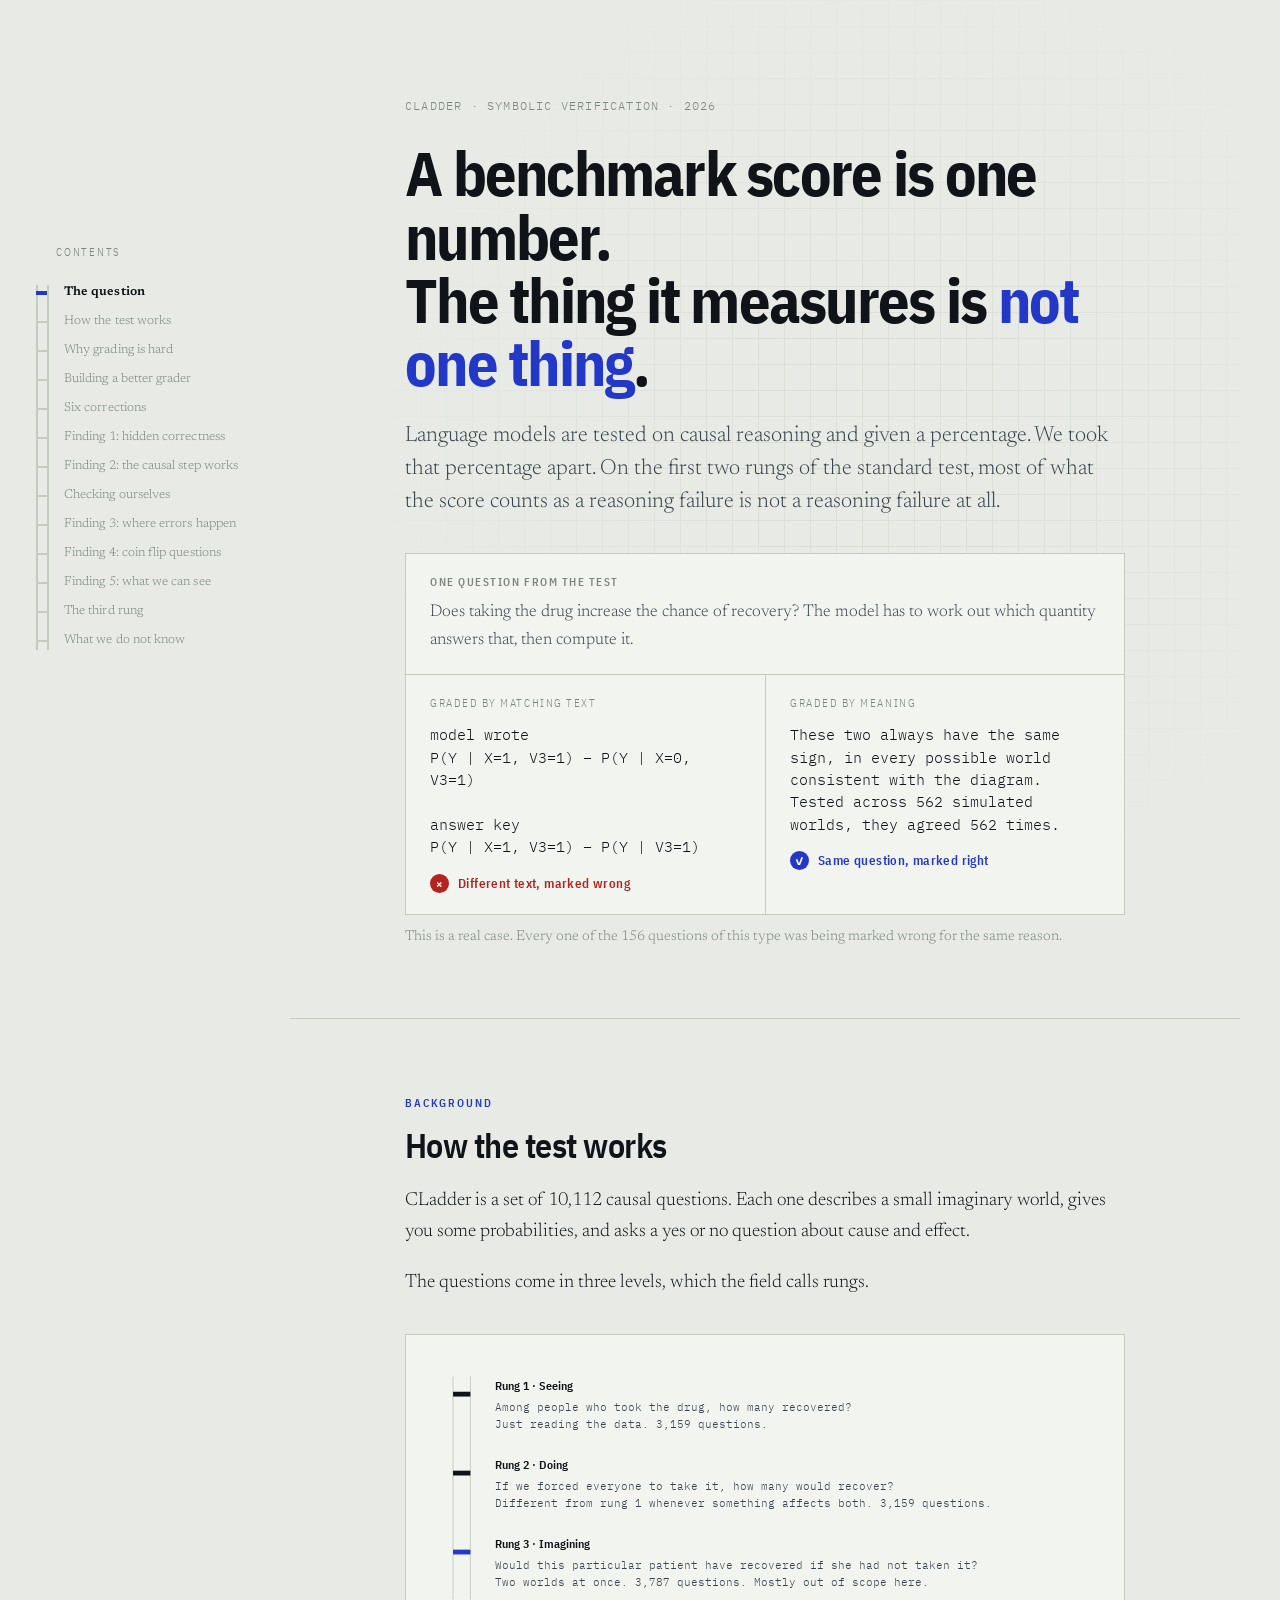
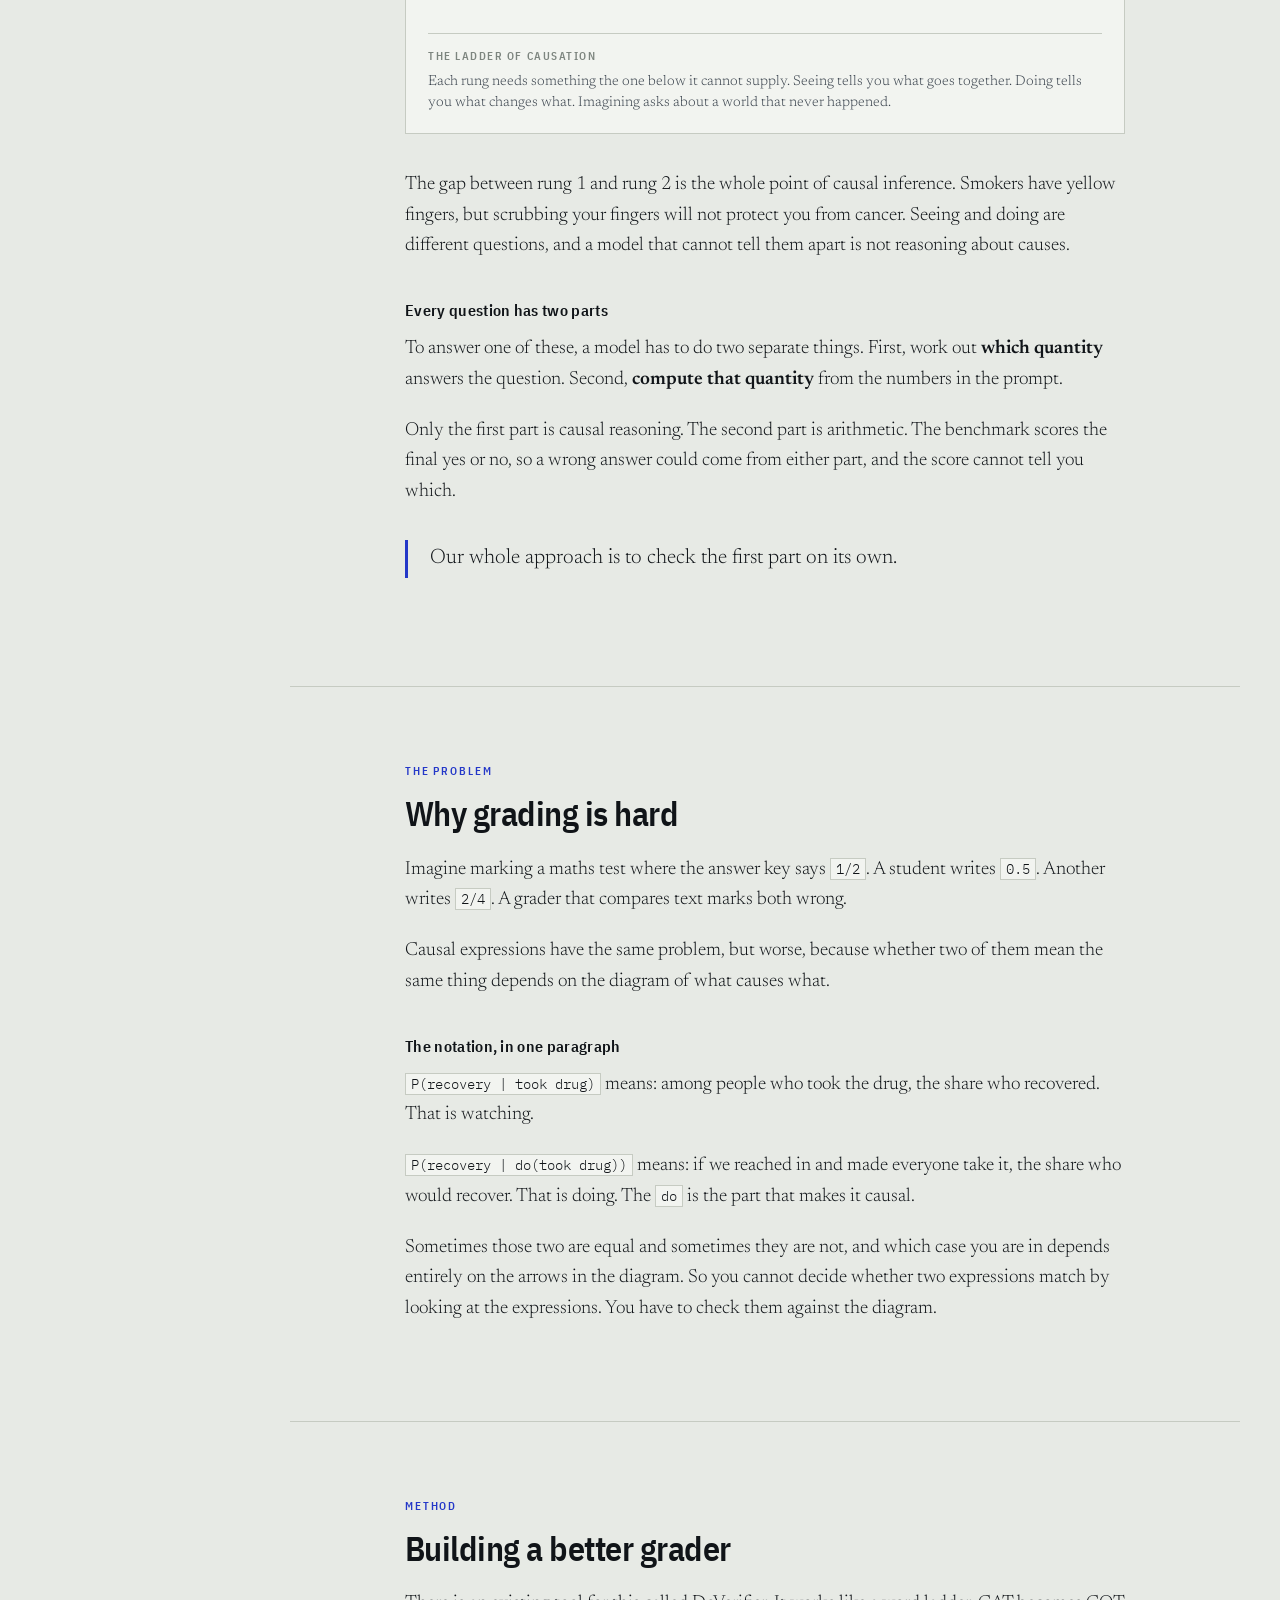
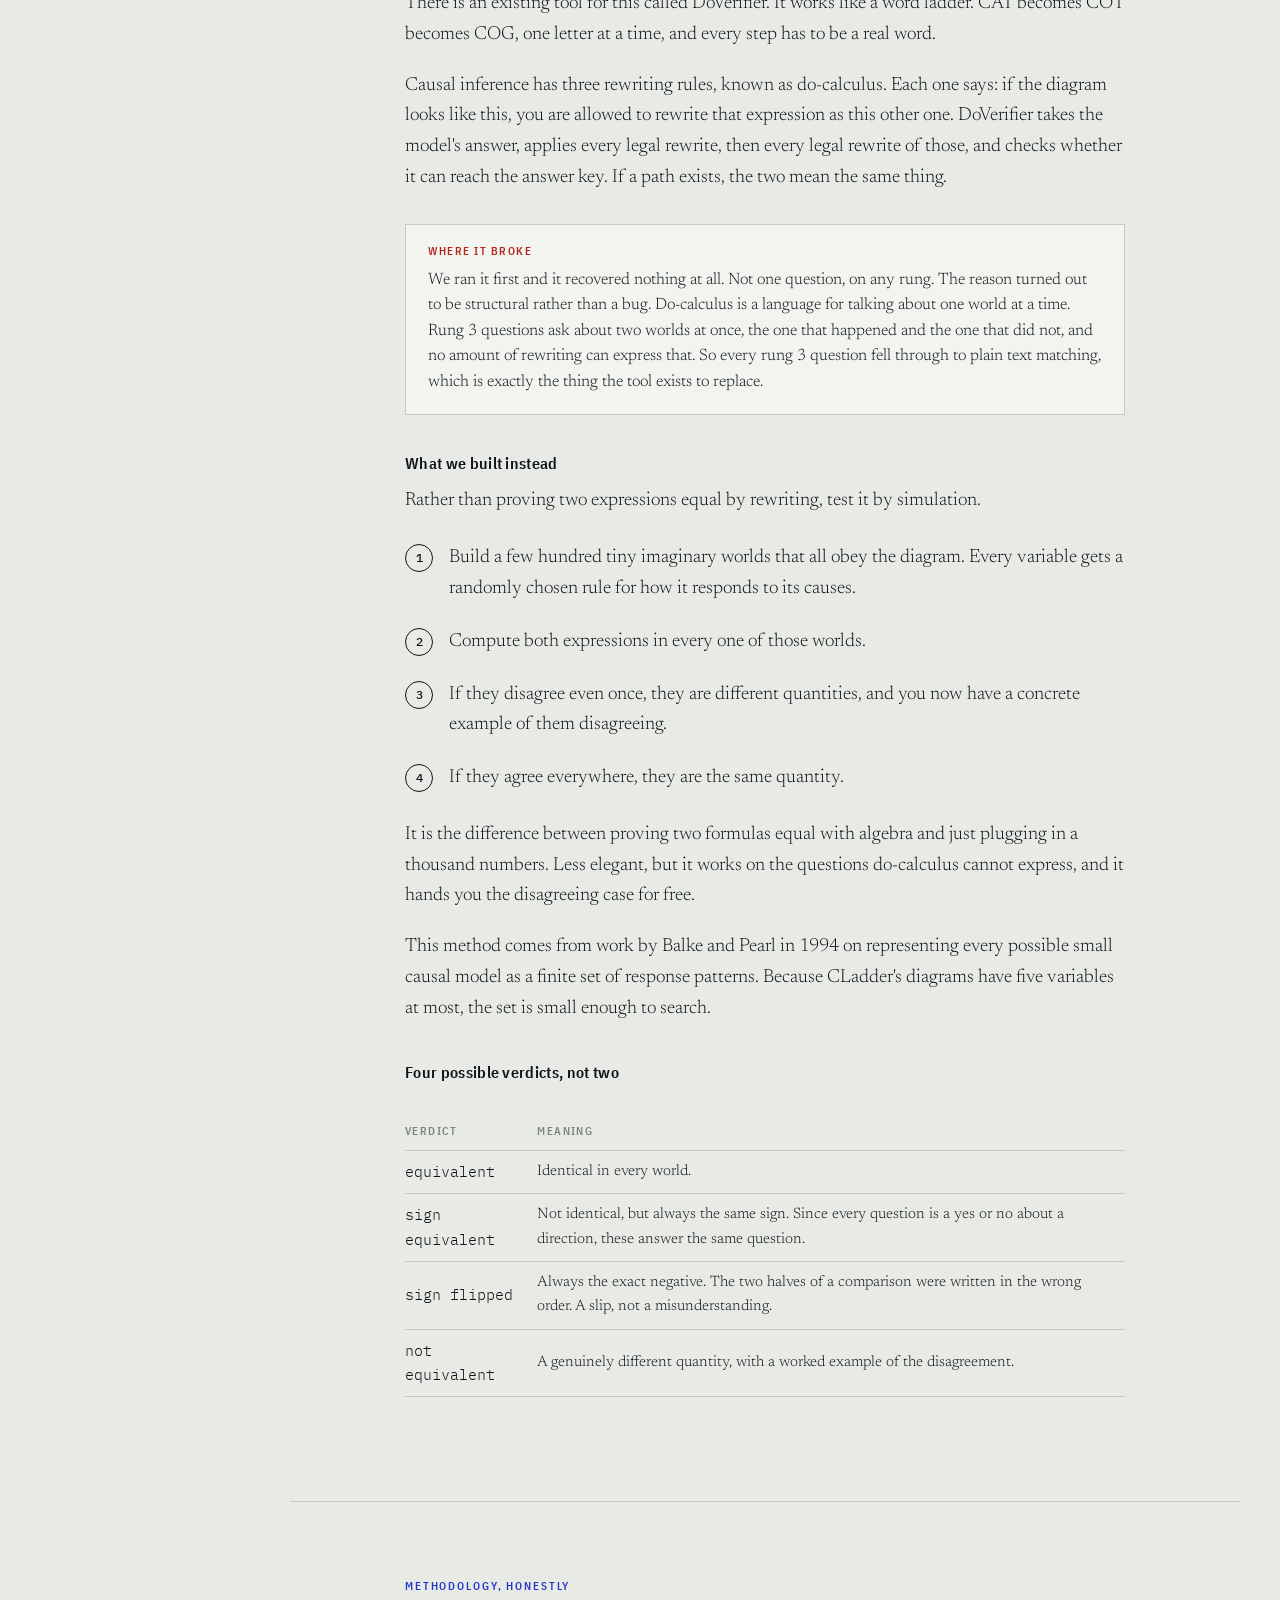
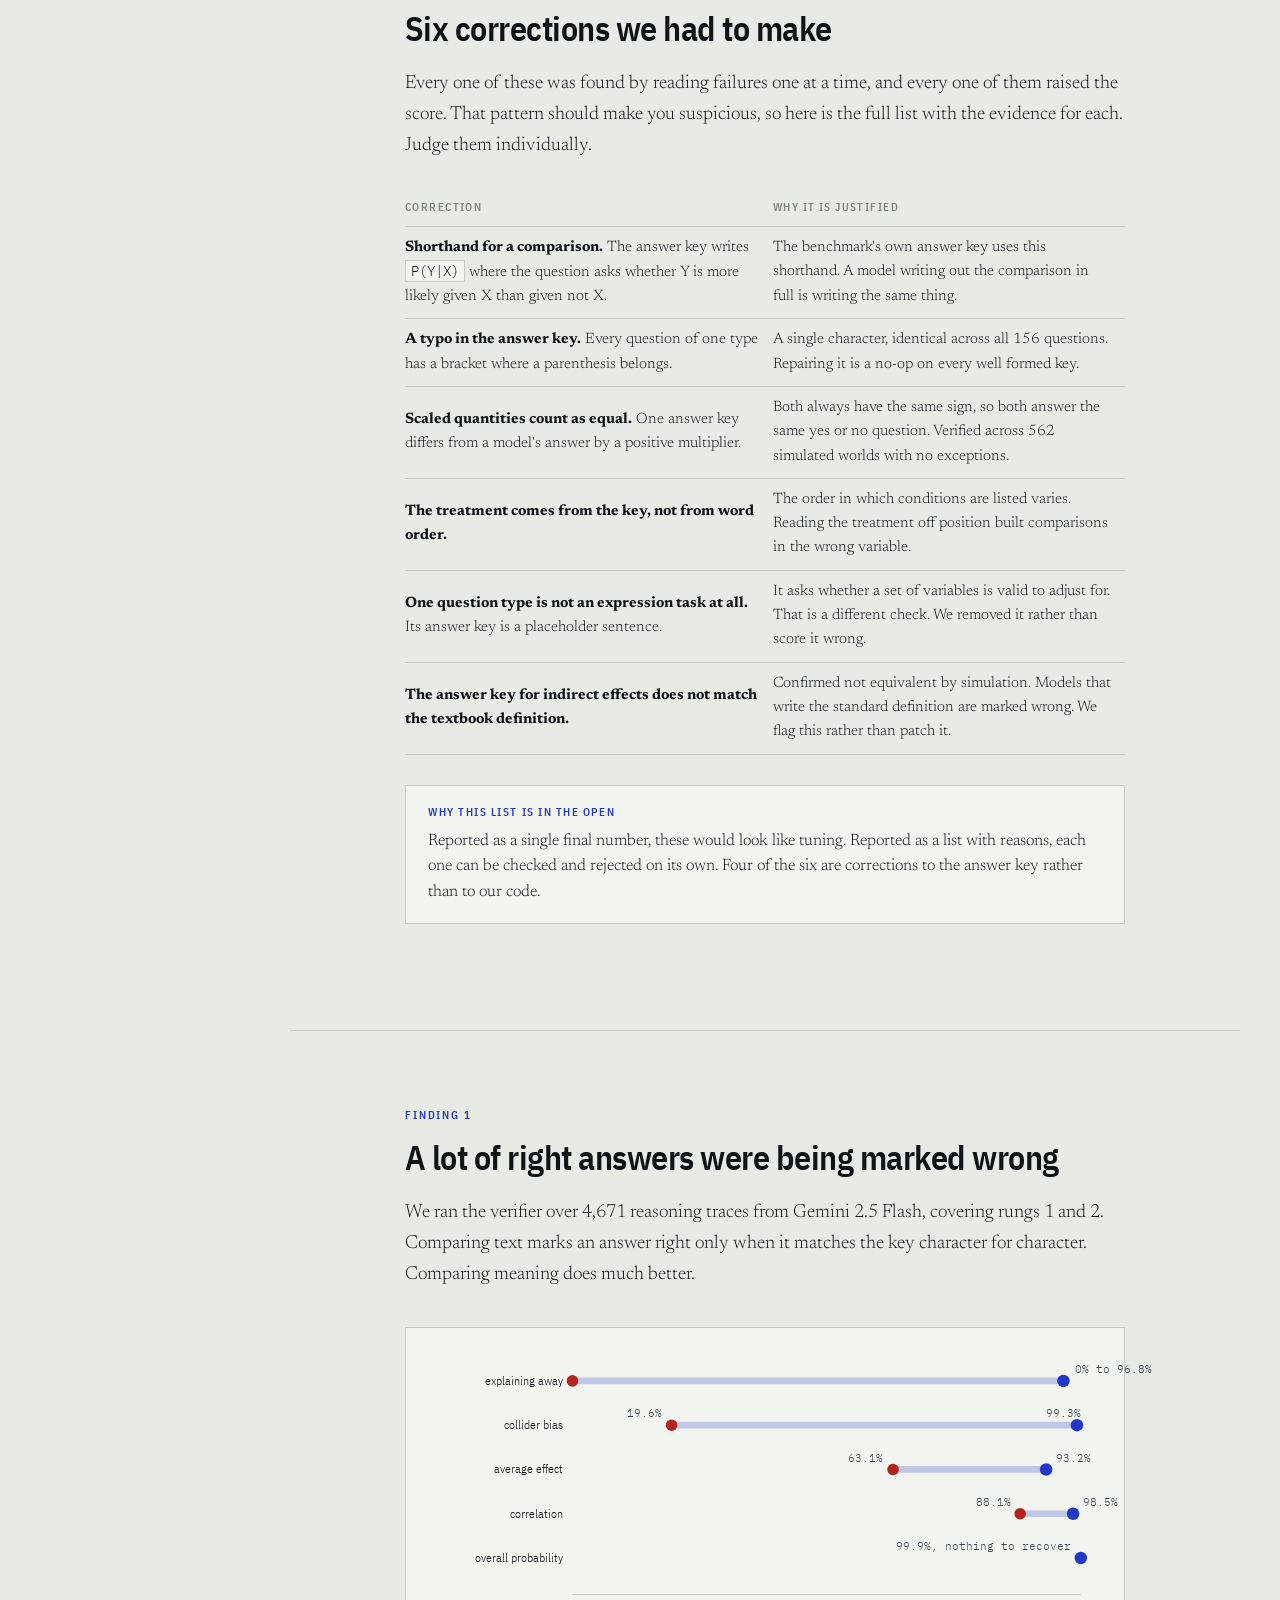
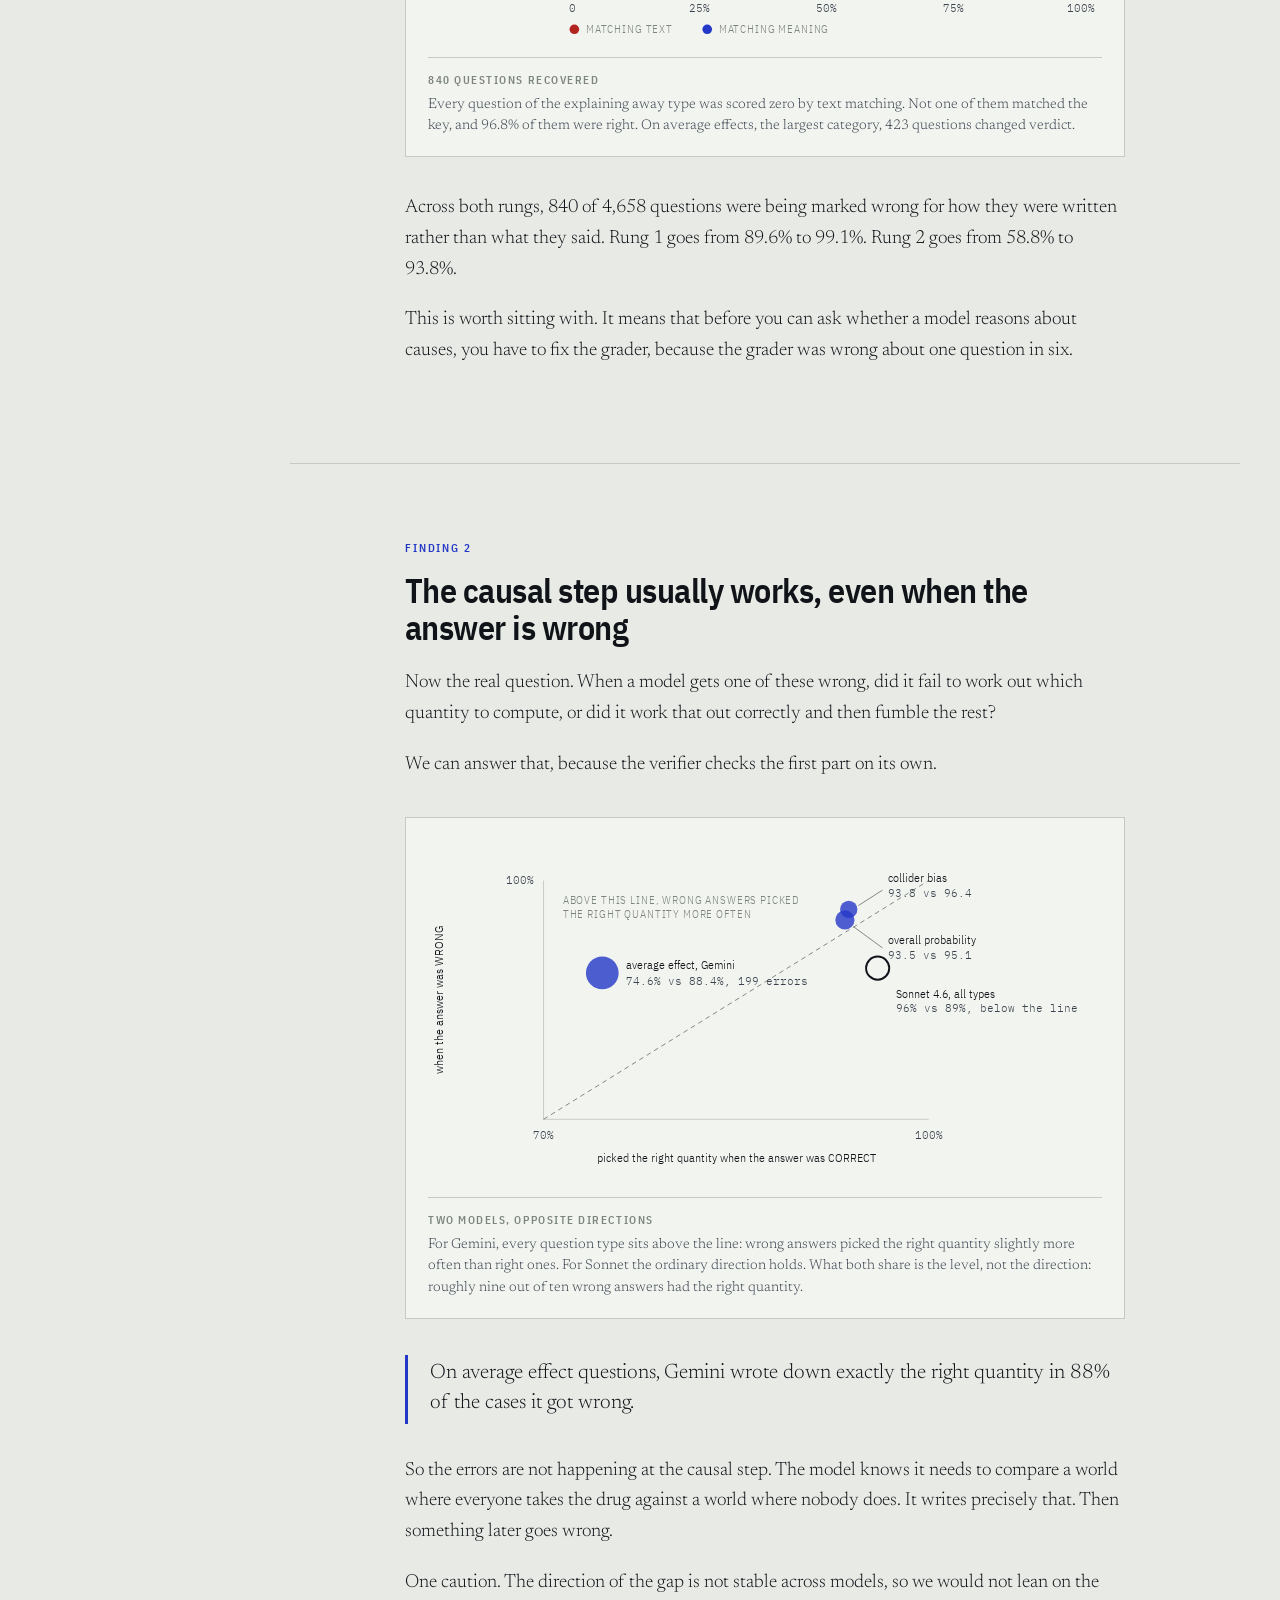
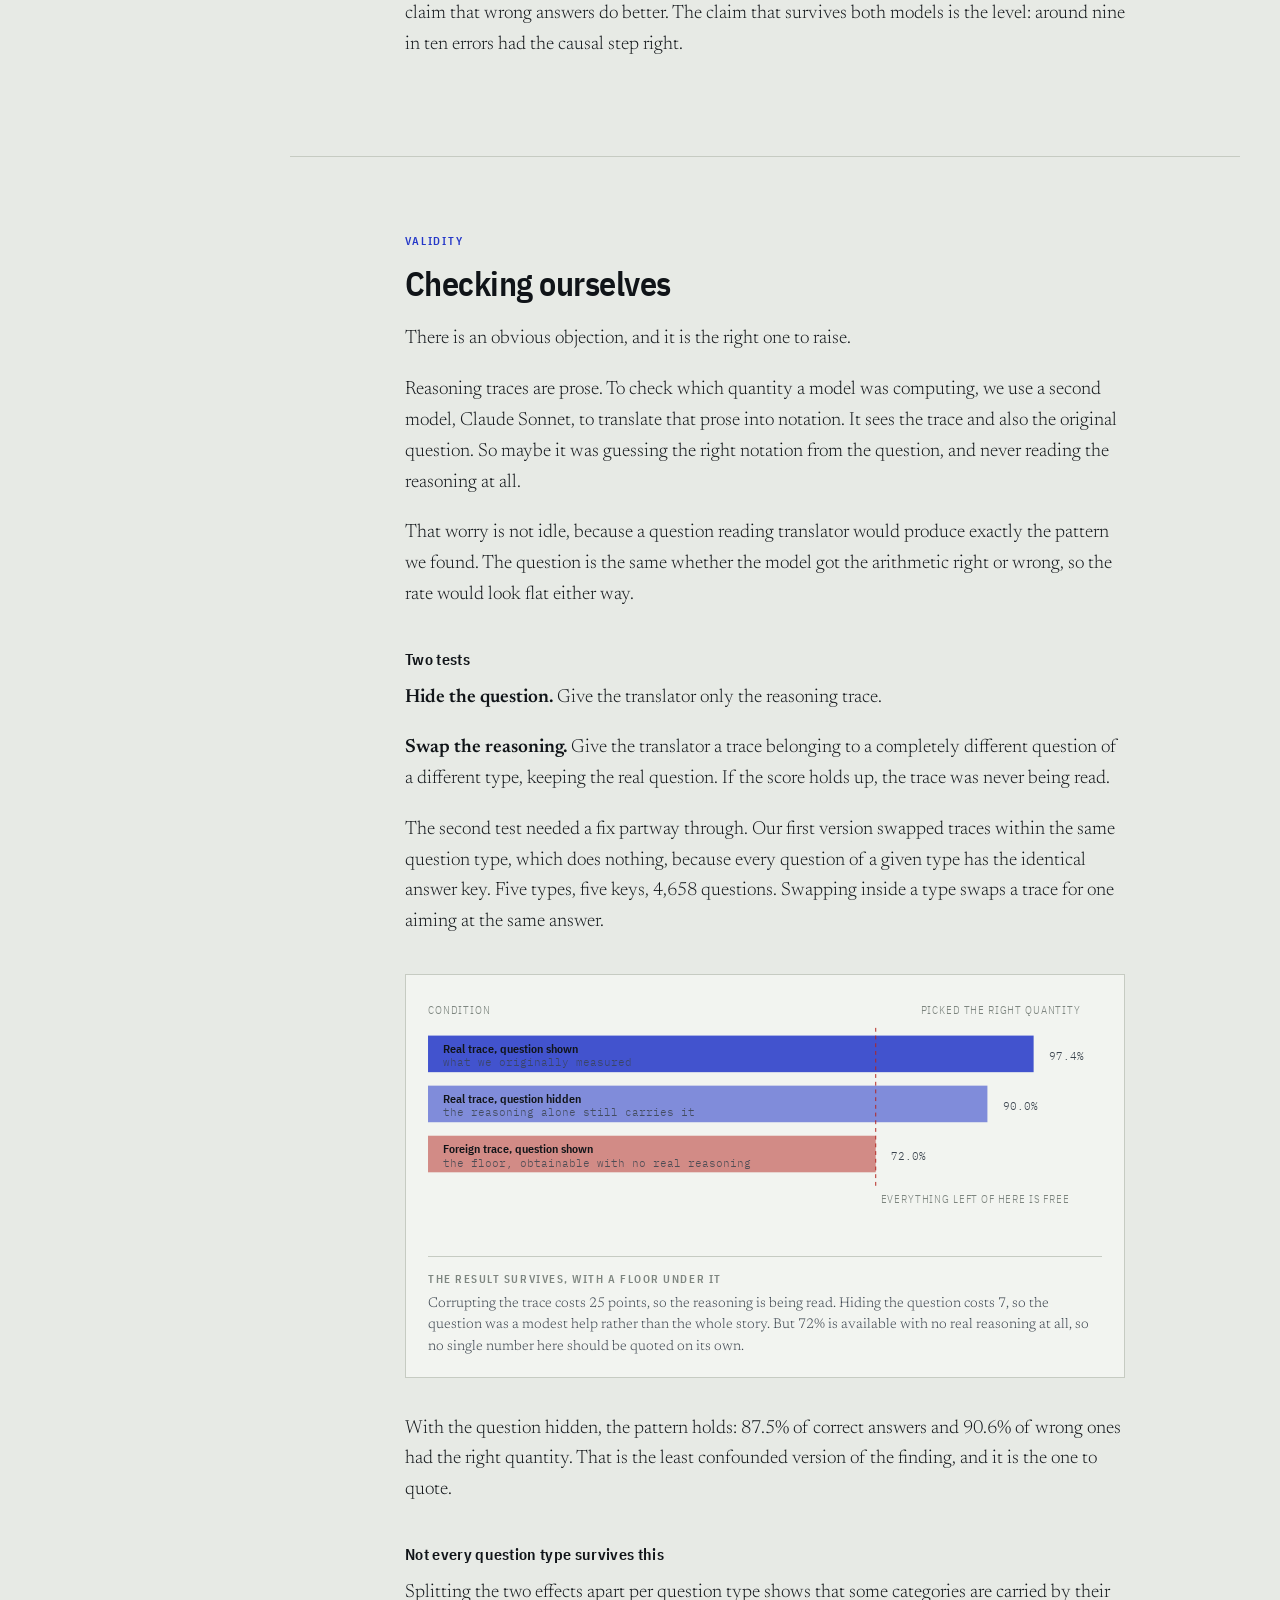
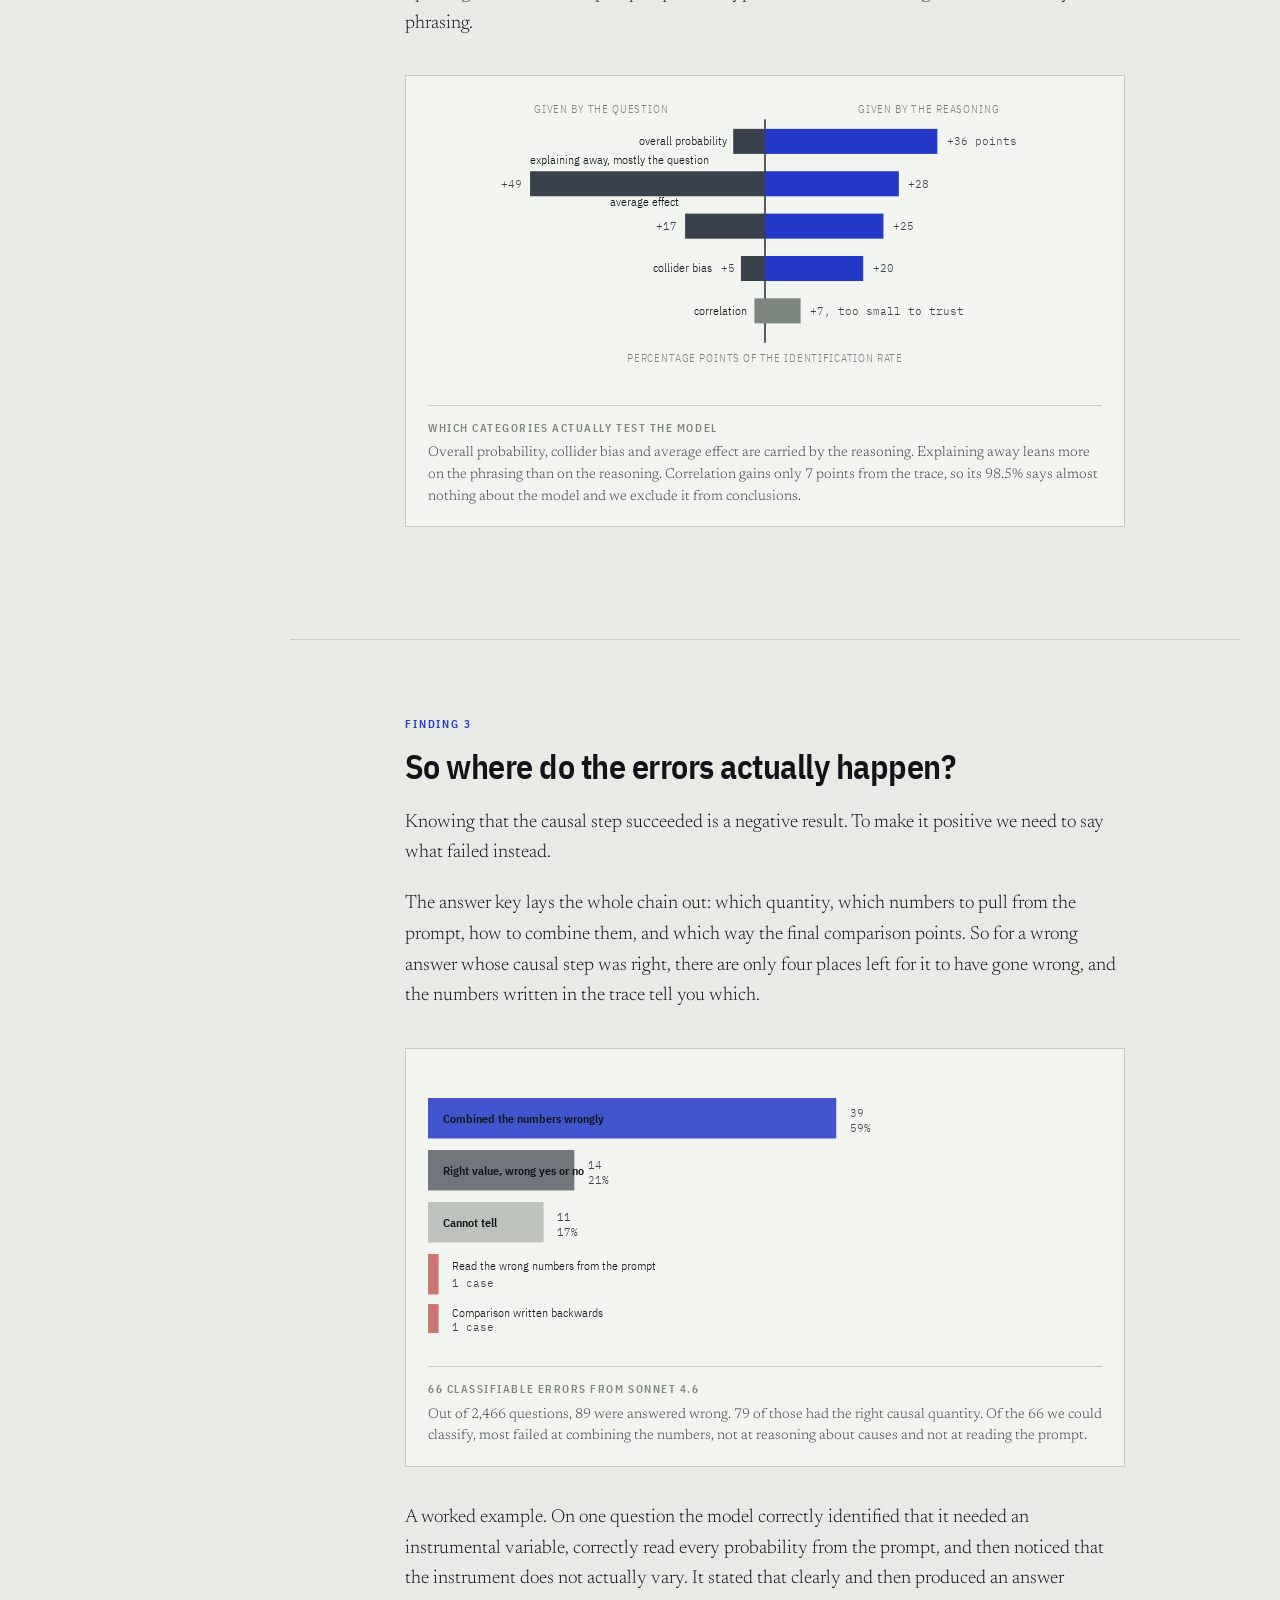
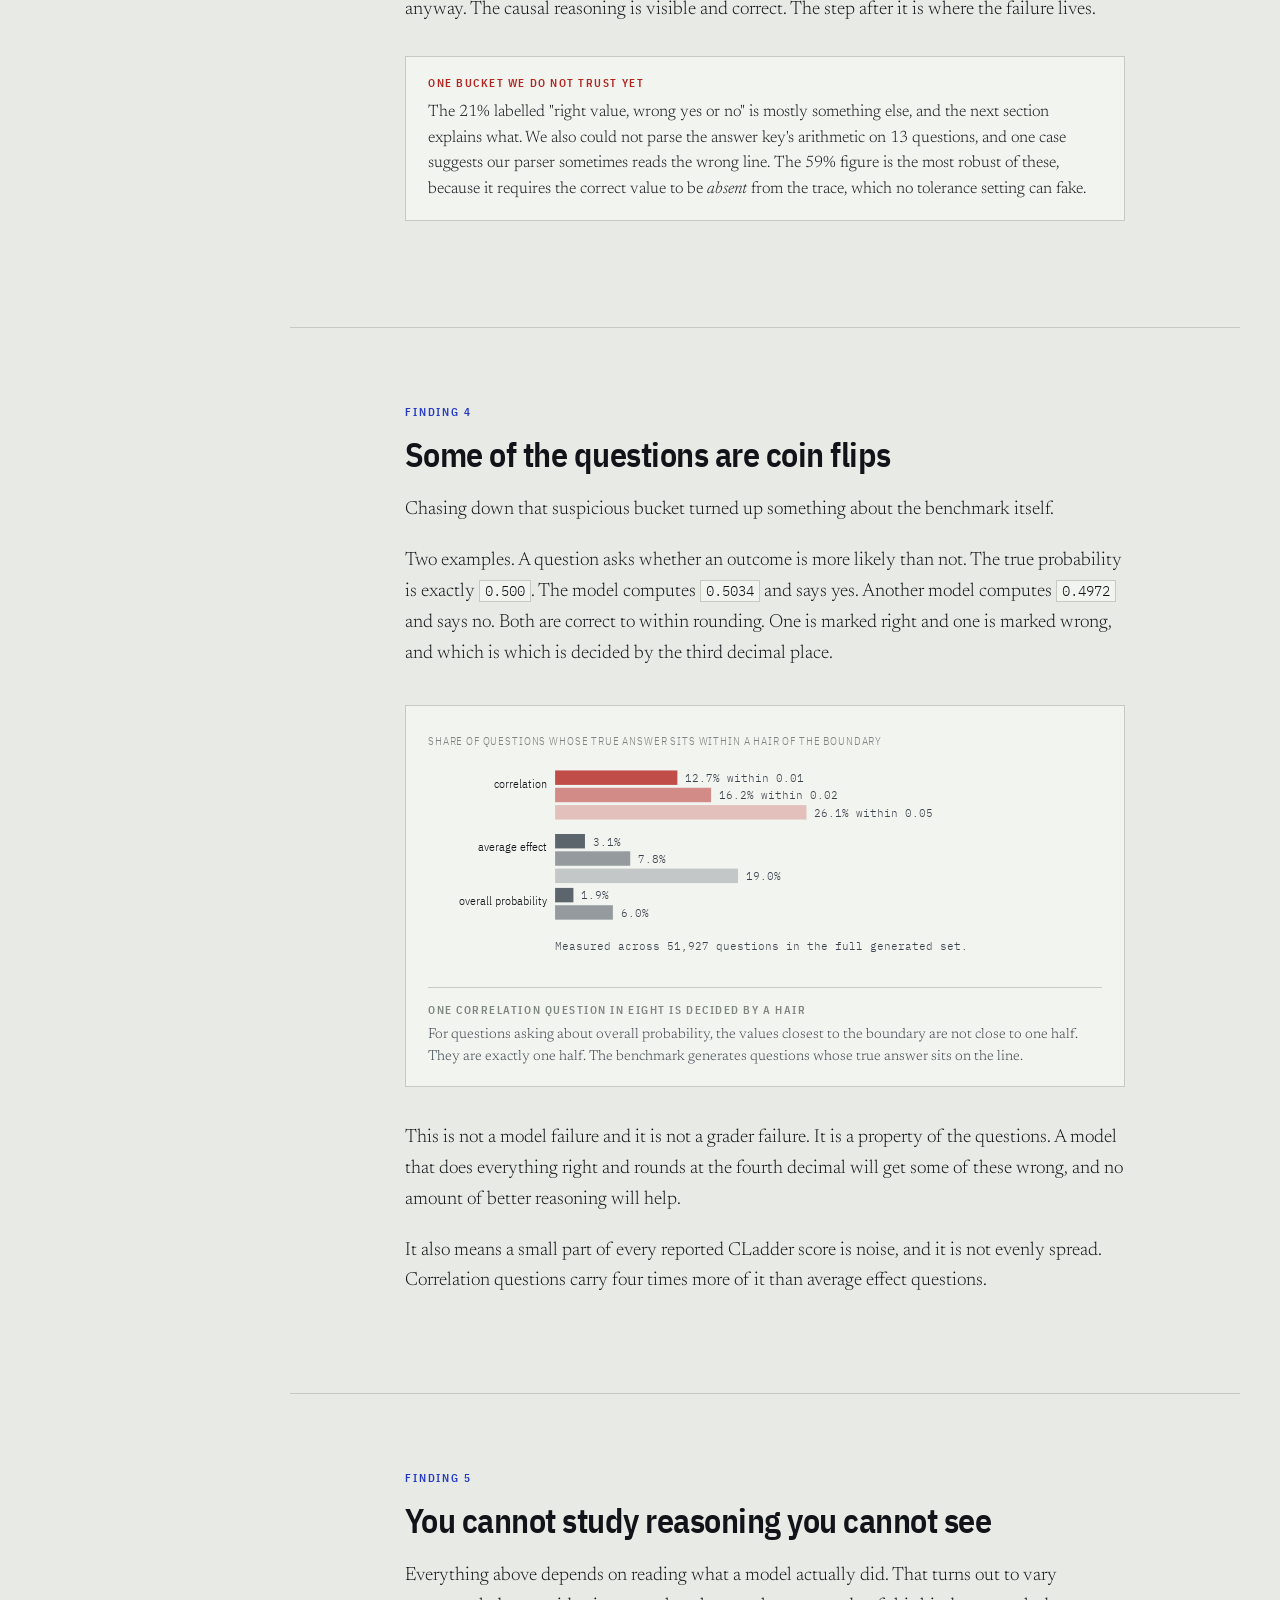
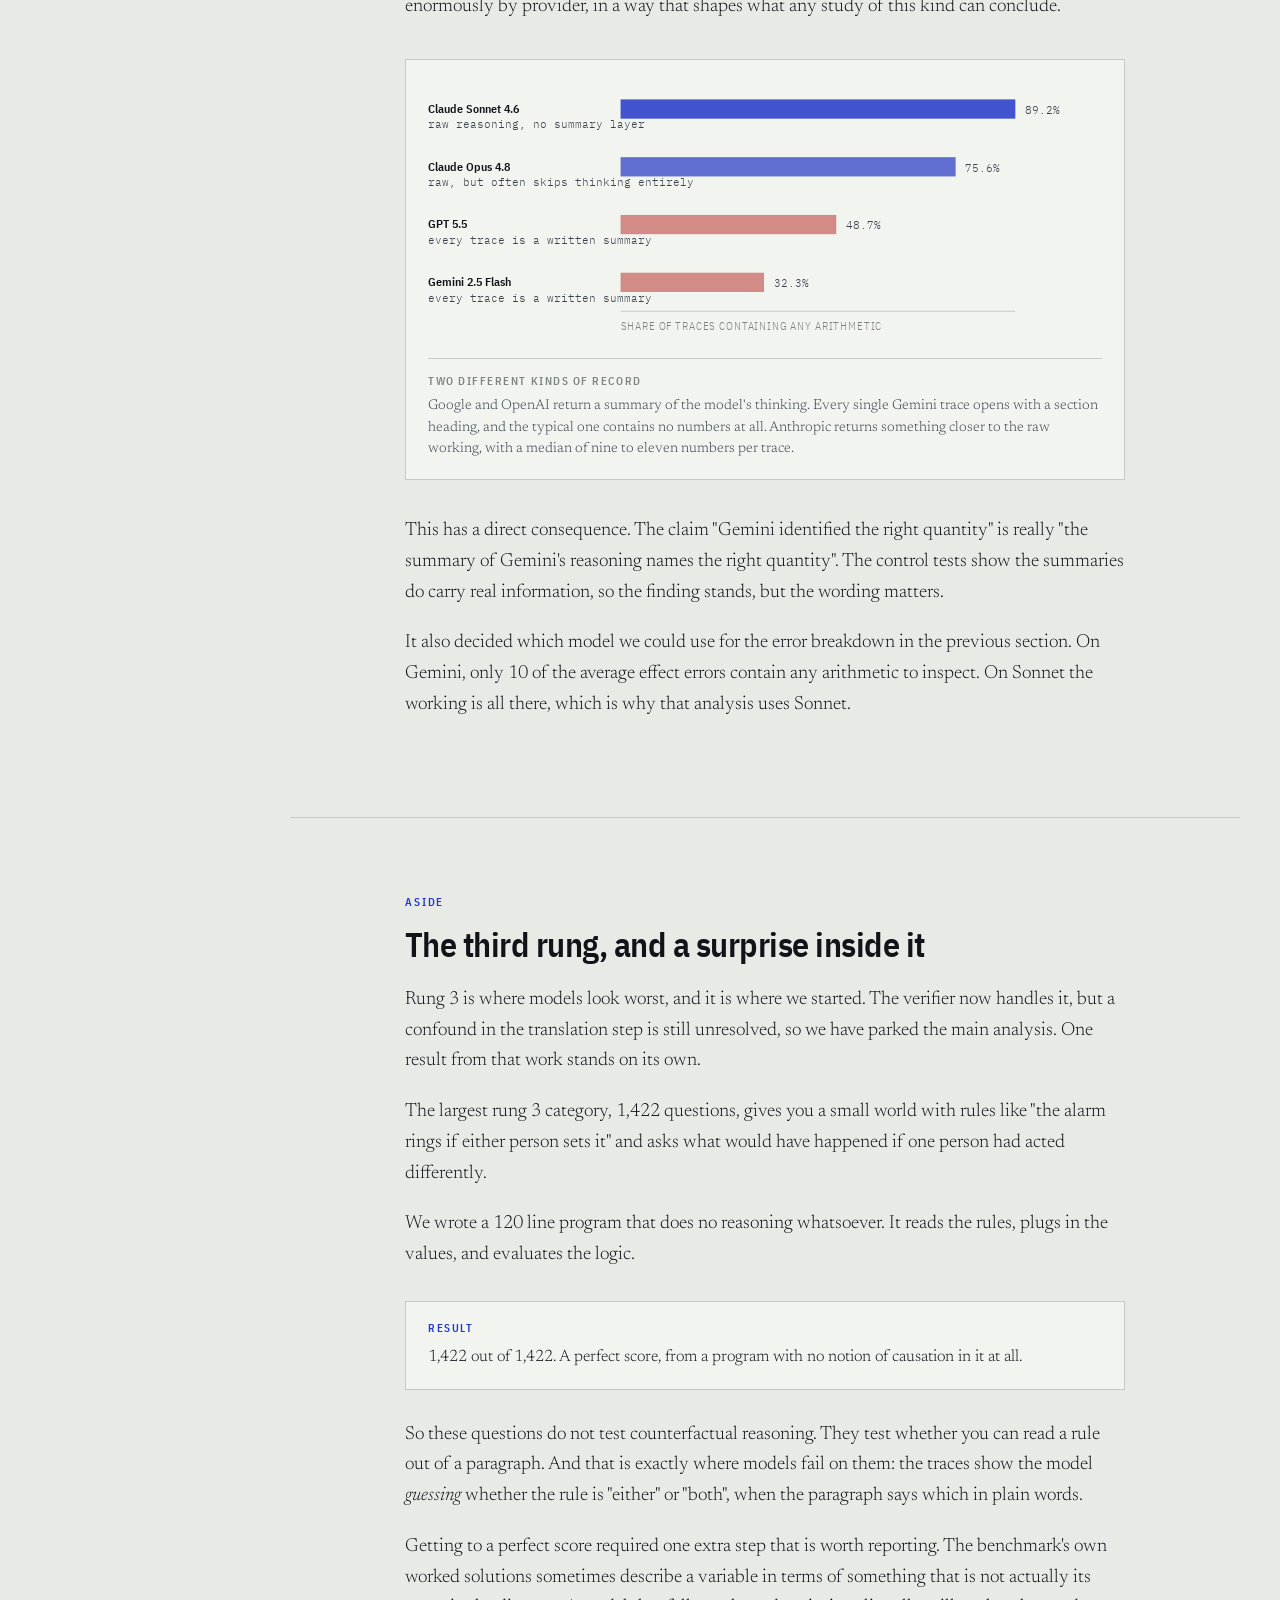
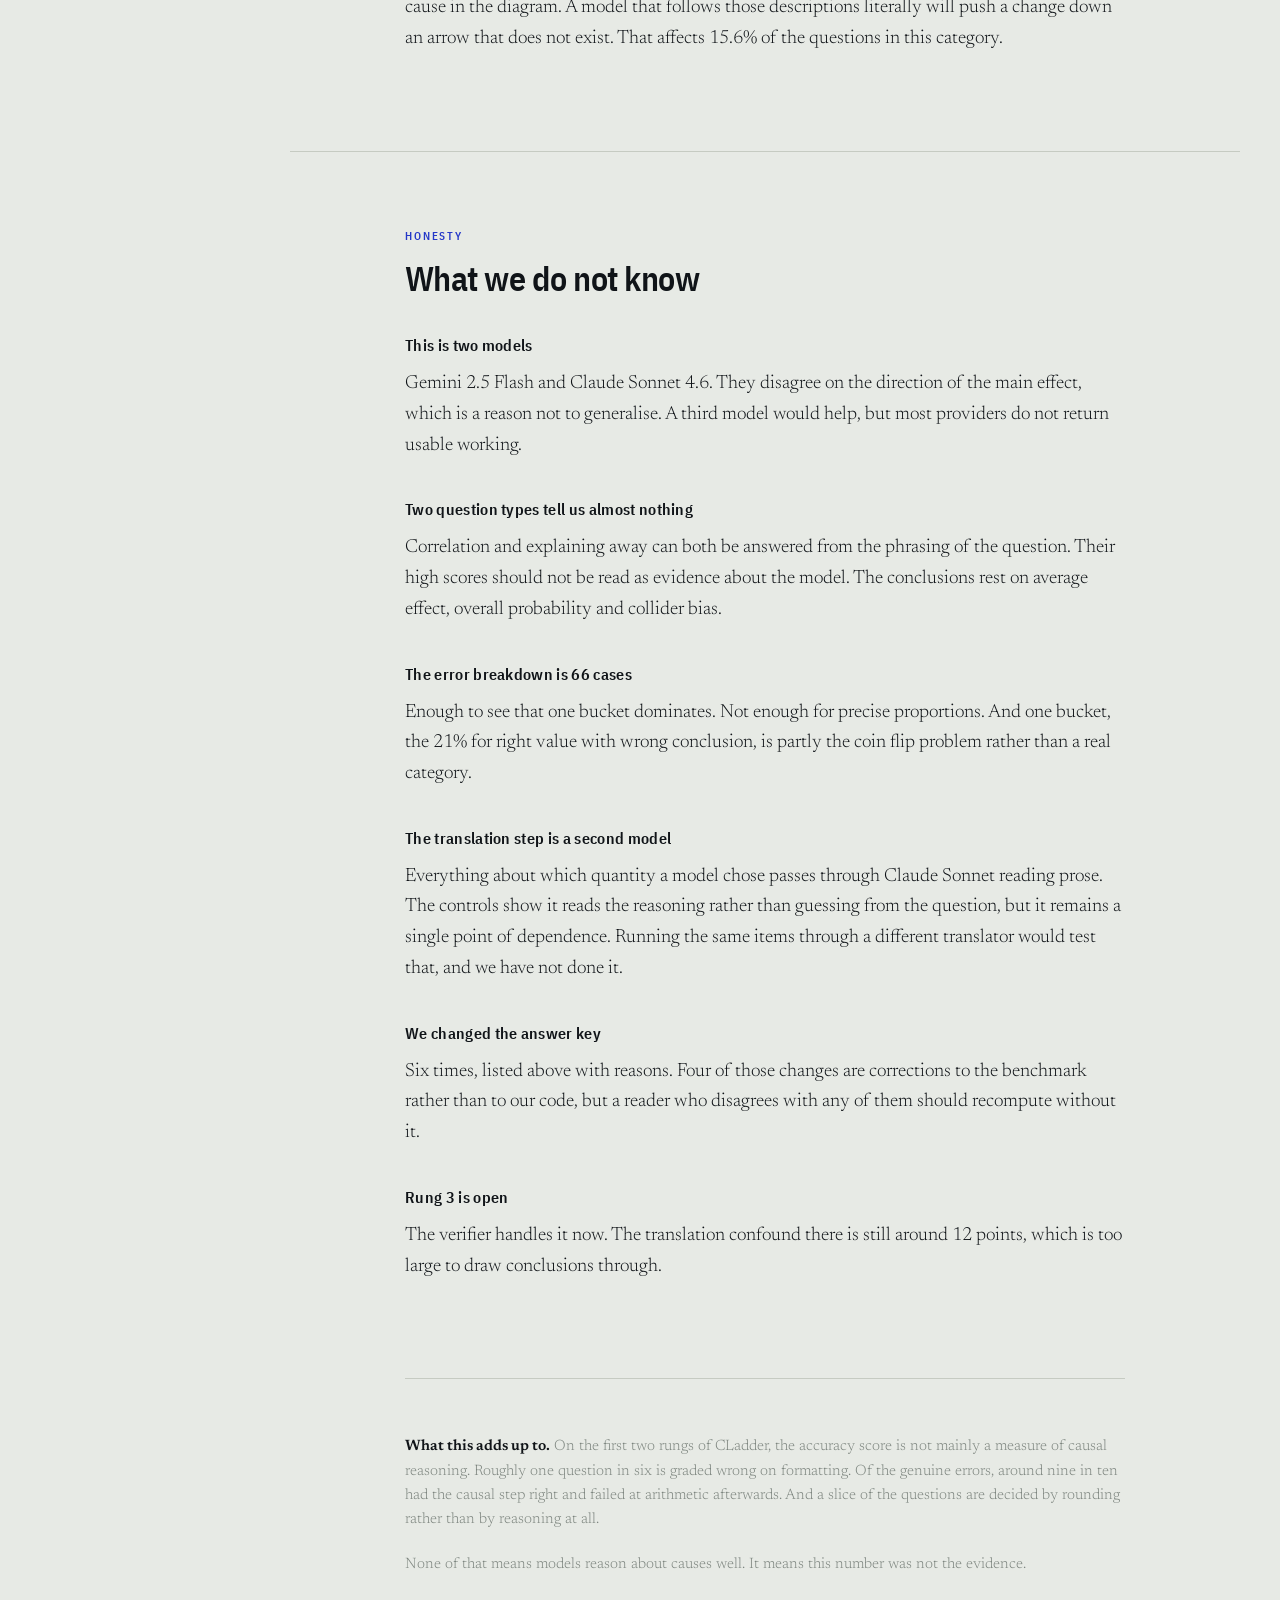
==== index.html @ a67b689a "Add files via upload" ====
<!DOCTYPE html>
<html lang="en">
<head>
<meta charset="utf-8">
<meta name="viewport" content="width=device-width, initial-scale=1">
<title>What a causal reasoning score actually measures</title>
<meta name="description" content="Checking whether language models pick the right causal quantity, separately from whether they get the right answer.">
<link rel="preconnect" href="https://fonts.googleapis.com">
<link rel="preconnect" href="https://fonts.gstatic.com" crossorigin>
<link href="https://fonts.googleapis.com/css2?family=IBM+Plex+Mono:wght@400;500;600&family=IBM+Plex+Sans+Condensed:wght@500;600;700&family=Newsreader:opsz,wght@6..72,300;6..72,400;6..72,500;6..72,600&display=swap" rel="stylesheet">
<style>
:root{
  --ink:#101418; --ink-2:#39424c; --muted:#7d857f;
  --paper:#e7eae5; --panel:#f2f4f0; --rule:#c6cbc2;
  --blue:#2438c8; --blue-soft:#dfe2fa;
  --red:#b4241e; --red-soft:#f6dedd;
  --maxw:720px;
}
*{box-sizing:border-box}
html{scroll-behavior:smooth}
@media (prefers-reduced-motion:reduce){html{scroll-behavior:auto}
  *{animation-duration:.01ms!important;transition-duration:.01ms!important}}
body{
  margin:0; background:var(--paper); color:var(--ink);
  font-family:"Newsreader",Georgia,serif; font-size:19px; line-height:1.62;
  font-weight:300; -webkit-font-smoothing:antialiased;
}
h1,h2,h3,.eyebrow,.lab{font-family:"IBM Plex Sans Condensed",Arial Narrow,sans-serif}
code,.mono,.num{font-family:"IBM Plex Mono",monospace}

/* ---------- ladder rail ---------- */
.rail{position:fixed; left:0; top:0; height:100vh; width:250px; padding:34px 0 34px 30px;
  display:flex; flex-direction:column; justify-content:center; z-index:50;}
.rail-title{font-family:"IBM Plex Sans Condensed",sans-serif; font-size:11px; letter-spacing:.16em;
  text-transform:uppercase; color:var(--muted); margin-bottom:18px; padding-left:26px}
.ladder{position:relative; margin:0; padding:0; list-style:none}
.ladder:before,.ladder:after{content:""; position:absolute; top:6px; bottom:6px; width:1.5px; background:var(--rule)}
.ladder:before{left:6px} .ladder:after{left:17px}
.rung{position:relative; padding:0 0 0 34px; margin:0 0 3px}
.rung a{display:block; padding:5px 6px 5px 0; color:var(--muted); text-decoration:none;
  font-size:12.5px; line-height:1.28; letter-spacing:.005em; transition:color .18s}
.rung:before{content:""; position:absolute; left:6px; top:13px; width:13px; height:1.5px;
  background:var(--rule); transition:background .18s, height .18s, top .18s}
.rung a:hover{color:var(--ink-2)}
.rung.on a{color:var(--ink); font-weight:600}
.rung.on:before{background:var(--blue); height:4px; top:11.5px}
.rung.done:before{background:var(--ink-2)}
.rung a:focus-visible{outline:2px solid var(--blue); outline-offset:3px}

/* ---------- layout ---------- */
.wrap{margin-left:250px; padding:0 40px}
.col{max-width:var(--maxw); margin:0 auto}
section{padding:76px 0; border-top:1px solid var(--rule)}
section:first-of-type{border-top:0}
.eyebrow{font-size:11px; letter-spacing:.17em; text-transform:uppercase; color:var(--blue);
  font-weight:600; margin:0 0 14px}
h2{font-size:34px; line-height:1.1; font-weight:600; letter-spacing:-.015em; margin:0 0 22px}
h3{font-size:16px; letter-spacing:.02em; font-weight:600; margin:36px 0 10px}
p{margin:0 0 20px}
.lede{font-size:22px; line-height:1.5; font-weight:300; color:var(--ink-2)}
strong{font-weight:600; color:var(--ink)}
a{color:var(--blue)}

/* ---------- hero ---------- */
.hero{padding:96px 0 70px; position:relative; overflow:hidden}
.hero:before{content:""; position:absolute; inset:0;
  background-image:linear-gradient(var(--rule) 1px,transparent 1px),linear-gradient(90deg,var(--rule) 1px,transparent 1px);
  background-size:26px 26px; opacity:.34; mask-image:radial-gradient(ellipse 70% 62% at 62% 42%,#000 20%,transparent 78%);
  -webkit-mask-image:radial-gradient(ellipse 70% 62% at 62% 42%,#000 20%,transparent 78%); pointer-events:none}
.hero .col{position:relative}
h1{font-size:clamp(38px,5.1vw,62px); line-height:1.02; font-weight:700; letter-spacing:-.028em; margin:0 0 26px}
h1 em{font-style:normal; color:var(--blue)}
.kicker{font-family:"IBM Plex Mono",monospace; font-size:12px; letter-spacing:.1em;
  text-transform:uppercase; color:var(--muted); margin:0 0 26px}

/* ---------- the grading strip ---------- */
.grade{background:var(--panel); border:1px solid var(--rule); margin:34px 0 8px}
.grade-q{padding:20px 24px; border-bottom:1px solid var(--rule); font-size:17px; color:var(--ink-2)}
.grade-q b{font-weight:600; color:var(--ink); font-family:"IBM Plex Sans Condensed",sans-serif;
  font-size:11px; letter-spacing:.14em; text-transform:uppercase; display:block; margin-bottom:7px; color:var(--muted)}
.grade-row{display:grid; grid-template-columns:1fr 1fr}
.grade-cell{padding:20px 24px}
.grade-cell+.grade-cell{border-left:1px solid var(--rule)}
.grade-cell .lab{font-size:11px; letter-spacing:.14em; text-transform:uppercase; color:var(--muted); margin-bottom:11px}
.expr{font-family:"IBM Plex Mono",monospace; font-size:14.5px; line-height:1.55; word-break:break-word}
.verdict{margin-top:14px; font-family:"IBM Plex Sans Condensed",sans-serif; font-size:13px;
  font-weight:600; letter-spacing:.03em; display:flex; align-items:center; gap:9px}
.mark{width:19px; height:19px; border-radius:50%; display:grid; place-items:center;
  color:#fff; font-size:12px; font-weight:700; flex:none}
.mark.no{background:var(--red)} .mark.yes{background:var(--blue)}
.v-no{color:var(--red)} .v-yes{color:var(--blue)}
.caption{font-size:14px; line-height:1.5; color:var(--muted); margin:12px 0 0}

/* ---------- figures ---------- */
figure{margin:36px 0; background:var(--panel); border:1px solid var(--rule); padding:24px 22px 18px}
figure svg{display:block; width:100%; height:auto; overflow:visible}
figcaption{font-size:14px; line-height:1.55; color:var(--ink-2); margin-top:16px;
  padding-top:14px; border-top:1px solid var(--rule)}
figcaption b{font-family:"IBM Plex Sans Condensed",sans-serif; font-size:11px; letter-spacing:.14em;
  text-transform:uppercase; color:var(--muted); display:block; margin-bottom:6px; font-weight:600}
.s-lab{font-family:"IBM Plex Sans Condensed",sans-serif; font-size:12.5px; fill:var(--ink)}
.s-num{font-family:"IBM Plex Mono",monospace; font-size:11.5px; fill:var(--ink-2)}
.s-mut{font-family:"IBM Plex Sans Condensed",sans-serif; font-size:11px; fill:var(--muted);
  letter-spacing:.08em; text-transform:uppercase}
.s-axis{stroke:var(--rule); stroke-width:1}

/* ---------- misc blocks ---------- */
.pull{border-left:3px solid var(--blue); padding:4px 0 4px 22px; margin:32px 0; font-size:21px;
  line-height:1.45; color:var(--ink)}
.note{background:var(--panel); border:1px solid var(--rule); padding:18px 22px; margin:30px 0; font-size:16.5px; line-height:1.55}
.note .lab{font-family:"IBM Plex Sans Condensed",sans-serif; font-size:11px; letter-spacing:.14em;
  text-transform:uppercase; color:var(--red); font-weight:600; margin-bottom:8px}
.note.ok .lab{color:var(--blue)}
table{width:100%; border-collapse:collapse; margin:28px 0; font-size:15px}
th,td{text-align:left; padding:9px 12px 9px 0; border-bottom:1px solid var(--rule)}
th{font-family:"IBM Plex Sans Condensed",sans-serif; font-size:11px; letter-spacing:.13em;
  text-transform:uppercase; color:var(--muted); font-weight:600}
td.n{font-family:"IBM Plex Mono",monospace; text-align:right; padding-right:0}
th.n{text-align:right; padding-right:0}
ol.steps{list-style:none; counter-reset:s; padding:0; margin:26px 0}
ol.steps li{counter-increment:s; position:relative; padding-left:44px; margin-bottom:22px}
ol.steps li:before{content:counter(s); position:absolute; left:0; top:1px; width:26px; height:26px;
  border:1.5px solid var(--ink); border-radius:50%; display:grid; place-items:center;
  font-family:"IBM Plex Mono",monospace; font-size:12px; font-weight:500}
code{background:var(--panel); border:1px solid var(--rule); padding:1px 5px; font-size:14px}
.foot{padding:56px 0 90px; color:var(--muted); font-size:15px; border-top:1px solid var(--rule)}

@media (max-width:1080px){
  .rail{position:static; width:auto; height:auto; padding:26px 22px 6px; justify-content:flex-start}
  .ladder{display:flex; flex-wrap:wrap; gap:2px 14px}
  .ladder:before,.ladder:after{display:none}
  .rung{padding-left:0} .rung:before{display:none}
  .rung.on a{color:var(--blue)}
  .wrap{margin-left:0; padding:0 22px}
  .rail-title{padding-left:0}
}
@media (max-width:640px){
  body{font-size:17.5px} h2{font-size:27px} .lede{font-size:19px}
  .grade-row{grid-template-columns:1fr}
  .grade-cell+.grade-cell{border-left:0; border-top:1px solid var(--rule)}
  section{padding:52px 0}
}
</style>
</head>
<body>

<nav class="rail" aria-label="Sections">
  <div class="rail-title">Contents</div>
  <ol class="ladder" id="ladder">
    <li class="rung"><a href="#top">The question</a></li>
    <li class="rung"><a href="#test">How the test works</a></li>
    <li class="rung"><a href="#grading">Why grading is hard</a></li>
    <li class="rung"><a href="#verifier">Building a better grader</a></li>
    <li class="rung"><a href="#corrections">Six corrections</a></li>
    <li class="rung"><a href="#hidden">Finding 1: hidden correctness</a></li>
    <li class="rung"><a href="#split">Finding 2: the causal step works</a></li>
    <li class="rung"><a href="#controls">Checking ourselves</a></li>
    <li class="rung"><a href="#where">Finding 3: where errors happen</a></li>
    <li class="rung"><a href="#coinflip">Finding 4: coin flip questions</a></li>
    <li class="rung"><a href="#traces">Finding 5: what we can see</a></li>
    <li class="rung"><a href="#rung3">The third rung</a></li>
    <li class="rung"><a href="#limits">What we do not know</a></li>
  </ol>
</nav>

<main class="wrap">

<!-- ================= HERO ================= -->
<section class="hero" id="top">
<div class="col">
  <p class="kicker">CLadder &middot; symbolic verification &middot; 2026</p>
  <h1>A benchmark score is one number.<br>The thing it measures is <em>not one thing</em>.</h1>
  <p class="lede">Language models are tested on causal reasoning and given a percentage. We took that percentage apart. On the first two rungs of the standard test, most of what the score counts as a reasoning failure is not a reasoning failure at all.</p>

  <div class="grade">
    <div class="grade-q"><b>One question from the test</b>
      Does taking the drug increase the chance of recovery? The model has to work out which quantity answers that, then compute it.</div>
    <div class="grade-row">
      <div class="grade-cell">
        <div class="lab">Graded by matching text</div>
        <div class="expr">model wrote<br>P(Y | X=1, V3=1) &minus; P(Y | X=0, V3=1)<br><br>answer key<br>P(Y | X=1, V3=1) &minus; P(Y | V3=1)</div>
        <div class="verdict v-no"><span class="mark no">&times;</span> Different text, marked wrong</div>
      </div>
      <div class="grade-cell">
        <div class="lab">Graded by meaning</div>
        <div class="expr">These two always have the same sign, in every possible world consistent with the diagram. Tested across 562 simulated worlds, they agreed 562 times.</div>
        <div class="verdict v-yes"><span class="mark yes">&#10003;</span> Same question, marked right</div>
      </div>
    </div>
  </div>
  <p class="caption">This is a real case. Every one of the 156 questions of this type was being marked wrong for the same reason.</p>
</div>
</section>

<!-- ================= TEST ================= -->
<section id="test">
<div class="col">
  <p class="eyebrow">Background</p>
  <h2>How the test works</h2>
  <p>CLadder is a set of 10,112 causal questions. Each one describes a small imaginary world, gives you some probabilities, and asks a yes or no question about cause and effect.</p>
  <p>The questions come in three levels, which the field calls rungs.</p>

  <figure>
    <svg viewBox="0 0 700 268" role="img" aria-label="Three rungs of causal questions">
      <line x1="26" y1="18" x2="26" y2="250" class="s-axis"/>
      <line x1="44" y1="18" x2="44" y2="250" class="s-axis"/>
      <g>
        <rect x="26" y="34" width="18" height="5" fill="var(--ink)"/>
        <text x="70" y="32" class="s-lab" font-weight="600">Rung 1 &middot; Seeing</text>
        <text x="70" y="54" class="s-num">Among people who took the drug, how many recovered?</text>
        <text x="70" y="72" class="s-num" fill="var(--muted)">Just reading the data. 3,159 questions.</text>
      </g>
      <g>
        <rect x="26" y="116" width="18" height="5" fill="var(--ink)"/>
        <text x="70" y="114" class="s-lab" font-weight="600">Rung 2 &middot; Doing</text>
        <text x="70" y="136" class="s-num">If we forced everyone to take it, how many would recover?</text>
        <text x="70" y="154" class="s-num" fill="var(--muted)">Different from rung 1 whenever something affects both. 3,159 questions.</text>
      </g>
      <g>
        <rect x="26" y="198" width="18" height="5" fill="var(--blue)"/>
        <text x="70" y="196" class="s-lab" font-weight="600" fill="var(--blue)">Rung 3 &middot; Imagining</text>
        <text x="70" y="218" class="s-num">Would this particular patient have recovered if she had not taken it?</text>
        <text x="70" y="236" class="s-num" fill="var(--muted)">Two worlds at once. 3,787 questions. Mostly out of scope here.</text>
      </g>
    </svg>
    <figcaption><b>The ladder of causation</b>Each rung needs something the one below it cannot supply. Seeing tells you what goes together. Doing tells you what changes what. Imagining asks about a world that never happened.</figcaption>
  </figure>

  <p>The gap between rung 1 and rung 2 is the whole point of causal inference. Smokers have yellow fingers, but scrubbing your fingers will not protect you from cancer. Seeing and doing are different questions, and a model that cannot tell them apart is not reasoning about causes.</p>

  <h3>Every question has two parts</h3>
  <p>To answer one of these, a model has to do two separate things. First, work out <strong>which quantity</strong> answers the question. Second, <strong>compute that quantity</strong> from the numbers in the prompt.</p>
  <p>Only the first part is causal reasoning. The second part is arithmetic. The benchmark scores the final yes or no, so a wrong answer could come from either part, and the score cannot tell you which.</p>
  <p class="pull">Our whole approach is to check the first part on its own.</p>
</div>
</section>

<!-- ================= GRADING ================= -->
<section id="grading">
<div class="col">
  <p class="eyebrow">The problem</p>
  <h2>Why grading is hard</h2>
  <p>Imagine marking a maths test where the answer key says <code>1/2</code>. A student writes <code>0.5</code>. Another writes <code>2/4</code>. A grader that compares text marks both wrong.</p>
  <p>Causal expressions have the same problem, but worse, because whether two of them mean the same thing depends on the diagram of what causes what.</p>

  <h3>The notation, in one paragraph</h3>
  <p><code>P(recovery | took drug)</code> means: among people who took the drug, the share who recovered. That is watching.</p>
  <p><code>P(recovery | do(took drug))</code> means: if we reached in and made everyone take it, the share who would recover. That is doing. The <code>do</code> is the part that makes it causal.</p>
  <p>Sometimes those two are equal and sometimes they are not, and which case you are in depends entirely on the arrows in the diagram. So you cannot decide whether two expressions match by looking at the expressions. You have to check them against the diagram.</p>
</div>
</section>

<!-- ================= VERIFIER ================= -->
<section id="verifier">
<div class="col">
  <p class="eyebrow">Method</p>
  <h2>Building a better grader</h2>
  <p>There is an existing tool for this called DoVerifier. It works like a word ladder. CAT becomes COT becomes COG, one letter at a time, and every step has to be a real word.</p>
  <p>Causal inference has three rewriting rules, known as do-calculus. Each one says: if the diagram looks like this, you are allowed to rewrite that expression as this other one. DoVerifier takes the model's answer, applies every legal rewrite, then every legal rewrite of those, and checks whether it can reach the answer key. If a path exists, the two mean the same thing.</p>

  <div class="note">
    <div class="lab">Where it broke</div>
    We ran it first and it recovered nothing at all. Not one question, on any rung. The reason turned out to be structural rather than a bug. Do-calculus is a language for talking about one world at a time. Rung 3 questions ask about two worlds at once, the one that happened and the one that did not, and no amount of rewriting can express that. So every rung 3 question fell through to plain text matching, which is exactly the thing the tool exists to replace.
  </div>

  <h3>What we built instead</h3>
  <p>Rather than proving two expressions equal by rewriting, test it by simulation.</p>
  <ol class="steps">
    <li>Build a few hundred tiny imaginary worlds that all obey the diagram. Every variable gets a randomly chosen rule for how it responds to its causes.</li>
    <li>Compute both expressions in every one of those worlds.</li>
    <li>If they disagree even once, they are different quantities, and you now have a concrete example of them disagreeing.</li>
    <li>If they agree everywhere, they are the same quantity.</li>
  </ol>
  <p>It is the difference between proving two formulas equal with algebra and just plugging in a thousand numbers. Less elegant, but it works on the questions do-calculus cannot express, and it hands you the disagreeing case for free.</p>
  <p>This method comes from work by Balke and Pearl in 1994 on representing every possible small causal model as a finite set of response patterns. Because CLadder's diagrams have five variables at most, the set is small enough to search.</p>

  <h3>Four possible verdicts, not two</h3>
  <table>
    <tr><th>Verdict</th><th>Meaning</th></tr>
    <tr><td class="mono">equivalent</td><td>Identical in every world.</td></tr>
    <tr><td class="mono">sign equivalent</td><td>Not identical, but always the same sign. Since every question is a yes or no about a direction, these answer the same question.</td></tr>
    <tr><td class="mono">sign flipped</td><td>Always the exact negative. The two halves of a comparison were written in the wrong order. A slip, not a misunderstanding.</td></tr>
    <tr><td class="mono">not equivalent</td><td>A genuinely different quantity, with a worked example of the disagreement.</td></tr>
  </table>
</div>
</section>

<!-- ================= CORRECTIONS ================= -->
<section id="corrections">
<div class="col">
  <p class="eyebrow">Methodology, honestly</p>
  <h2>Six corrections we had to make</h2>
  <p>Every one of these was found by reading failures one at a time, and every one of them raised the score. That pattern should make you suspicious, so here is the full list with the evidence for each. Judge them individually.</p>

  <table>
    <tr><th>Correction</th><th>Why it is justified</th></tr>
    <tr><td><b>Shorthand for a comparison.</b> The answer key writes <code>P(Y|X)</code> where the question asks whether Y is more likely given X than given not X.</td>
        <td>The benchmark's own answer key uses this shorthand. A model writing out the comparison in full is writing the same thing.</td></tr>
    <tr><td><b>A typo in the answer key.</b> Every question of one type has a bracket where a parenthesis belongs.</td>
        <td>A single character, identical across all 156 questions. Repairing it is a no-op on every well formed key.</td></tr>
    <tr><td><b>Scaled quantities count as equal.</b> One answer key differs from a model's answer by a positive multiplier.</td>
        <td>Both always have the same sign, so both answer the same yes or no question. Verified across 562 simulated worlds with no exceptions.</td></tr>
    <tr><td><b>The treatment comes from the key, not from word order.</b></td>
        <td>The order in which conditions are listed varies. Reading the treatment off position built comparisons in the wrong variable.</td></tr>
    <tr><td><b>One question type is not an expression task at all.</b> Its answer key is a placeholder sentence.</td>
        <td>It asks whether a set of variables is valid to adjust for. That is a different check. We removed it rather than score it wrong.</td></tr>
    <tr><td><b>The answer key for indirect effects does not match the textbook definition.</b></td>
        <td>Confirmed not equivalent by simulation. Models that write the standard definition are marked wrong. We flag this rather than patch it.</td></tr>
  </table>

  <div class="note ok">
    <div class="lab">Why this list is in the open</div>
    Reported as a single final number, these would look like tuning. Reported as a list with reasons, each one can be checked and rejected on its own. Four of the six are corrections to the answer key rather than to our code.
  </div>
</div>
</section>

<!-- ================= HIDDEN ================= -->
<section id="hidden">
<div class="col">
  <p class="eyebrow">Finding 1</p>
  <h2>A lot of right answers were being marked wrong</h2>
  <p>We ran the verifier over 4,671 reasoning traces from Gemini 2.5 Flash, covering rungs 1 and 2. Comparing text marks an answer right only when it matches the key character for character. Comparing meaning does much better.</p>

  <figure>
    <svg viewBox="0 0 700 300" role="img" aria-label="Recovery by question type">
      <line x1="150" y1="252" x2="678" y2="252" class="s-axis"/>
      <g class="s-num" fill="var(--muted)">
        <text x="150" y="270" text-anchor="middle">0</text>
        <text x="282" y="270" text-anchor="middle">25%</text>
        <text x="414" y="270" text-anchor="middle">50%</text>
        <text x="546" y="270" text-anchor="middle">75%</text>
        <text x="678" y="270" text-anchor="middle">100%</text>
      </g>
      <g>
        <line x1="150" y1="30" x2="660" y2="30" stroke="var(--blue)" stroke-width="7" opacity=".24"/>
        <circle cx="150" cy="30" r="6" fill="var(--red)"/><circle cx="660" cy="30" r="6.5" fill="var(--blue)"/>
        <text x="140" y="34" class="s-lab" text-anchor="end">explaining away</text>
        <text x="672" y="22" class="s-num" fill="var(--blue)">0% to 96.8%</text>
      </g>
      <g>
        <line x1="253" y1="76" x2="674" y2="76" stroke="var(--blue)" stroke-width="7" opacity=".24"/>
        <circle cx="253" cy="76" r="6" fill="var(--red)"/><circle cx="674" cy="76" r="6.5" fill="var(--blue)"/>
        <text x="140" y="80" class="s-lab" text-anchor="end">collider bias</text>
        <text x="243" y="68" class="s-num" fill="var(--red)" text-anchor="end">19.6%</text>
        <text x="678" y="68" class="s-num" fill="var(--blue)" text-anchor="end">99.3%</text>
      </g>
      <g>
        <line x1="483" y1="122" x2="642" y2="122" stroke="var(--blue)" stroke-width="7" opacity=".24"/>
        <circle cx="483" cy="122" r="6" fill="var(--red)"/><circle cx="642" cy="122" r="6.5" fill="var(--blue)"/>
        <text x="140" y="126" class="s-lab" text-anchor="end">average effect</text>
        <text x="473" y="114" class="s-num" fill="var(--red)" text-anchor="end">63.1%</text>
        <text x="652" y="114" class="s-num" fill="var(--blue)">93.2%</text>
      </g>
      <g>
        <line x1="615" y1="168" x2="670" y2="168" stroke="var(--blue)" stroke-width="7" opacity=".24"/>
        <circle cx="615" cy="168" r="6" fill="var(--red)"/><circle cx="670" cy="168" r="6.5" fill="var(--blue)"/>
        <text x="140" y="172" class="s-lab" text-anchor="end">correlation</text>
        <text x="605" y="160" class="s-num" fill="var(--red)" text-anchor="end">88.1%</text>
        <text x="680" y="160" class="s-num" fill="var(--blue)">98.5%</text>
      </g>
      <g>
        <circle cx="678" cy="214" r="6.5" fill="var(--blue)"/>
        <text x="140" y="218" class="s-lab" text-anchor="end">overall probability</text>
        <text x="668" y="206" class="s-num" fill="var(--muted)" text-anchor="end">99.9%, nothing to recover</text>
      </g>
      <g class="s-mut">
        <circle cx="152" cy="288" r="5" fill="var(--red)"/><text x="164" y="292">matching text</text>
        <circle cx="290" cy="288" r="5" fill="var(--blue)"/><text x="302" y="292">matching meaning</text>
      </g>
    </svg>
    <figcaption><b>840 questions recovered</b>Every question of the explaining away type was scored zero by text matching. Not one of them matched the key, and 96.8% of them were right. On average effects, the largest category, 423 questions changed verdict.</figcaption>
  </figure>

  <p>Across both rungs, 840 of 4,658 questions were being marked wrong for how they were written rather than what they said. Rung 1 goes from 89.6% to 99.1%. Rung 2 goes from 58.8% to 93.8%.</p>
  <p>This is worth sitting with. It means that before you can ask whether a model reasons about causes, you have to fix the grader, because the grader was wrong about one question in six.</p>
</div>
</section>

<!-- ================= SPLIT ================= -->
<section id="split">
<div class="col">
  <p class="eyebrow">Finding 2</p>
  <h2>The causal step usually works, even when the answer is wrong</h2>
  <p>Now the real question. When a model gets one of these wrong, did it fail to work out which quantity to compute, or did it work that out correctly and then fumble the rest?</p>
  <p>We can answer that, because the verifier checks the first part on its own.</p>

  <figure>
    <svg viewBox="0 0 700 352" role="img" aria-label="Estimand identification when correct versus wrong">
      <line x1="120" y1="288" x2="520" y2="288" class="s-axis"/>
      <line x1="120" y1="40" x2="120" y2="288" class="s-axis"/>
      <line x1="120" y1="288" x2="520" y2="40" stroke="var(--muted)" stroke-width="1" stroke-dasharray="5 4"/>
      <text x="140" y="64" class="s-mut" fill="var(--blue)">above this line, wrong answers picked</text>
      <text x="140" y="79" class="s-mut" fill="var(--blue)">the right quantity more often</text>

      <circle cx="181" cy="136" r="17" fill="var(--blue)" opacity=".8"/>
      <text x="206" y="132" class="s-lab">average effect, Gemini</text>
      <text x="206" y="148" class="s-num" fill="var(--muted)">74.6% vs 88.4%, 199 errors</text>

      <path d="M447 66 L472 50" stroke="var(--muted)" stroke-width="1" fill="none"/>
      <circle cx="437" cy="70" r="9" fill="var(--blue)" opacity=".8"/>
      <text x="478" y="42" class="s-lab">collider bias</text>
      <text x="478" y="57" class="s-num" fill="var(--muted)">93.8 vs 96.4</text>

      <path d="M442 88 L472 110" stroke="var(--muted)" stroke-width="1" fill="none"/>
      <circle cx="433" cy="81" r="10" fill="var(--blue)" opacity=".8"/>
      <text x="478" y="106" class="s-lab">overall probability</text>
      <text x="478" y="121" class="s-num" fill="var(--muted)">93.5 vs 95.1</text>

      <circle cx="467" cy="131" r="12" fill="none" stroke="var(--ink)" stroke-width="2"/>
      <text x="486" y="162" class="s-lab">Sonnet 4.6, all types</text>
      <text x="486" y="177" class="s-num" fill="var(--muted)">96% vs 89%, below the line</text>

      <g class="s-num" fill="var(--muted)">
        <text x="120" y="308" text-anchor="middle">70%</text>
        <text x="520" y="308" text-anchor="middle">100%</text>
        <text x="110" y="44" text-anchor="end">100%</text>
      </g>
      <text x="320" y="332" class="s-lab" text-anchor="middle">picked the right quantity when the answer was CORRECT</text>
      <text x="-164" y="16" transform="rotate(-90)" class="s-lab" text-anchor="middle">when the answer was WRONG</text>
    </svg>
    <figcaption><b>Two models, opposite directions</b>For Gemini, every question type sits above the line: wrong answers picked the right quantity slightly more often than right ones. For Sonnet the ordinary direction holds. What both share is the level, not the direction: roughly nine out of ten wrong answers had the right quantity.</figcaption>
  </figure>

  <p class="pull">On average effect questions, Gemini wrote down exactly the right quantity in 88% of the cases it got wrong.</p>

  <p>So the errors are not happening at the causal step. The model knows it needs to compare a world where everyone takes the drug against a world where nobody does. It writes precisely that. Then something later goes wrong.</p>
  <p>One caution. The direction of the gap is not stable across models, so we would not lean on the claim that wrong answers do better. The claim that survives both models is the level: around nine in ten errors had the causal step right.</p>
</div>
</section>

<!-- ================= CONTROLS ================= -->
<section id="controls">
<div class="col">
  <p class="eyebrow">Validity</p>
  <h2>Checking ourselves</h2>
  <p>There is an obvious objection, and it is the right one to raise.</p>
  <p>Reasoning traces are prose. To check which quantity a model was computing, we use a second model, Claude Sonnet, to translate that prose into notation. It sees the trace and also the original question. So maybe it was guessing the right notation from the question, and never reading the reasoning at all.</p>
  <p>That worry is not idle, because a question reading translator would produce exactly the pattern we found. The question is the same whether the model got the arithmetic right or wrong, so the rate would look flat either way.</p>

  <h3>Two tests</h3>
  <p><strong>Hide the question.</strong> Give the translator only the reasoning trace.</p>
  <p><strong>Swap the reasoning.</strong> Give the translator a trace belonging to a completely different question of a different type, keeping the real question. If the score holds up, the trace was never being read.</p>
  <p>The second test needed a fix partway through. Our first version swapped traces within the same question type, which does nothing, because every question of a given type has the identical answer key. Five types, five keys, 4,658 questions. Swapping inside a type swaps a trace for one aiming at the same answer.</p>

  <figure>
    <svg viewBox="0 0 700 250" role="img" aria-label="Score under three conditions">
      <g class="s-mut"><text x="0" y="16">condition</text><text x="678" y="16" text-anchor="end">picked the right quantity</text></g>
      <g>
        <rect x="0" y="38" width="629" height="38" fill="var(--blue)" opacity=".85"/>
        <text x="16" y="56" class="s-lab" fill="#fff" font-weight="600">Real trace, question shown</text>
        <text x="16" y="70" class="s-num" fill="#fff" opacity=".8">what we originally measured</text>
        <text x="645" y="63" class="s-num" fill="var(--blue)" font-size="15">97.4%</text>
      </g>
      <g>
        <rect x="0" y="90" width="581" height="38" fill="var(--blue)" opacity=".55"/>
        <text x="16" y="108" class="s-lab" fill="#fff" font-weight="600">Real trace, question hidden</text>
        <text x="16" y="122" class="s-num" fill="#fff" opacity=".85">the reasoning alone still carries it</text>
        <text x="597" y="115" class="s-num" fill="var(--ink-2)" font-size="15">90.0%</text>
      </g>
      <g>
        <rect x="0" y="142" width="465" height="38" fill="var(--red)" opacity=".5"/>
        <text x="16" y="160" class="s-lab" fill="#fff" font-weight="600">Foreign trace, question shown</text>
        <text x="16" y="174" class="s-num" fill="#fff" opacity=".85">the floor, obtainable with no real reasoning</text>
        <text x="481" y="167" class="s-num" fill="var(--red)" font-size="15">72.0%</text>
      </g>
      <line x1="465" y1="30" x2="465" y2="196" stroke="var(--red)" stroke-width="1" stroke-dasharray="4 4"/>
      <text x="470" y="212" class="s-mut" fill="var(--red)">everything left of here is free</text>
    </svg>
    <figcaption><b>The result survives, with a floor under it</b>Corrupting the trace costs 25 points, so the reasoning is being read. Hiding the question costs 7, so the question was a modest help rather than the whole story. But 72% is available with no real reasoning at all, so no single number here should be quoted on its own.</figcaption>
  </figure>

  <p>With the question hidden, the pattern holds: 87.5% of correct answers and 90.6% of wrong ones had the right quantity. That is the least confounded version of the finding, and it is the one to quote.</p>

  <h3>Not every question type survives this</h3>
  <p>Splitting the two effects apart per question type shows that some categories are carried by their phrasing.</p>

  <figure>
    <svg viewBox="0 0 700 300" role="img" aria-label="Contribution of reasoning versus question by type">
      <line x1="350" y1="20" x2="350" y2="252" stroke="var(--ink)" stroke-width="1.4"/>
      <text x="180" y="14" class="s-mut" text-anchor="middle">given by the question</text>
      <text x="520" y="14" class="s-mut" fill="var(--blue)" text-anchor="middle">given by the reasoning</text>

      <g><rect x="317" y="30" width="33" height="26" fill="var(--ink-2)"/><rect x="350" y="30" width="179" height="26" fill="var(--blue)"/>
        <text x="345" y="47" class="s-num" fill="#fff" text-anchor="end">6</text><text x="539" y="47" class="s-num" fill="var(--blue)">+36 points</text>
        <text x="311" y="47" class="s-lab" text-anchor="end">overall probability</text></g>
      <g><rect x="106" y="74" width="244" height="26" fill="var(--ink-2)"/><rect x="350" y="74" width="139" height="26" fill="var(--blue)"/>
        <text x="98" y="91" class="s-num" fill="var(--ink-2)" text-anchor="end">+49</text><text x="499" y="91" class="s-num" fill="var(--blue)">+28</text>
        <text x="106" y="66" class="s-lab" text-anchor="start" fill="var(--muted)">explaining away, mostly the question</text></g>
      <g><rect x="267" y="118" width="83" height="26" fill="var(--ink-2)"/><rect x="350" y="118" width="123" height="26" fill="var(--blue)"/>
        <text x="259" y="135" class="s-num" fill="var(--ink-2)" text-anchor="end">+17</text><text x="483" y="135" class="s-num" fill="var(--blue)">+25</text>
        <text x="261" y="110" class="s-lab" text-anchor="end">average effect</text></g>
      <g><rect x="325" y="162" width="25" height="26" fill="var(--ink-2)"/><rect x="350" y="162" width="102" height="26" fill="var(--blue)"/>
        <text x="319" y="179" class="s-num" fill="var(--ink-2)" text-anchor="end">+5</text><text x="462" y="179" class="s-num" fill="var(--blue)">+20</text>
        <text x="313" y="179" class="s-lab" text-anchor="end" dx="-18">collider bias</text></g>
      <g><rect x="339" y="206" width="11" height="26" fill="var(--muted)"/><rect x="350" y="206" width="37" height="26" fill="var(--muted)"/>
        <text x="397" y="223" class="s-num" fill="var(--muted)">+7, too small to trust</text>
        <text x="331" y="223" class="s-lab" text-anchor="end" fill="var(--muted)">correlation</text></g>
      <text x="350" y="272" class="s-mut" text-anchor="middle">percentage points of the identification rate</text>
    </svg>
    <figcaption><b>Which categories actually test the model</b>Overall probability, collider bias and average effect are carried by the reasoning. Explaining away leans more on the phrasing than on the reasoning. Correlation gains only 7 points from the trace, so its 98.5% says almost nothing about the model and we exclude it from conclusions.</figcaption>
  </figure>
</div>
</section>

<!-- ================= WHERE ================= -->
<section id="where">
<div class="col">
  <p class="eyebrow">Finding 3</p>
  <h2>So where do the errors actually happen?</h2>
  <p>Knowing that the causal step succeeded is a negative result. To make it positive we need to say what failed instead.</p>
  <p>The answer key lays the whole chain out: which quantity, which numbers to pull from the prompt, how to combine them, and which way the final comparison points. So for a wrong answer whose causal step was right, there are only four places left for it to have gone wrong, and the numbers written in the trace tell you which.</p>

  <figure>
    <svg viewBox="0 0 700 288" role="img" aria-label="Where errors happen">
      <g>
        <rect x="0" y="26" width="424" height="42" fill="var(--blue)" opacity=".85"/>
        <text x="16" y="52" class="s-lab" fill="#fff" font-weight="600">Combined the numbers wrongly</text>
        <text x="438" y="46" class="s-num" font-size="15" fill="var(--blue)">39</text>
        <text x="438" y="61" class="s-num" fill="var(--muted)">59%</text>
      </g>
      <g>
        <rect x="0" y="80" width="152" height="42" fill="var(--ink-2)" opacity=".7"/>
        <text x="16" y="106" class="s-lab" fill="#fff" font-weight="600">Right value, wrong yes or no</text>
        <text x="166" y="100" class="s-num" font-size="15">14</text>
        <text x="166" y="115" class="s-num" fill="var(--muted)">21%</text>
      </g>
      <g>
        <rect x="0" y="134" width="120" height="42" fill="var(--muted)" opacity=".45"/>
        <text x="16" y="160" class="s-lab" font-weight="600">Cannot tell</text>
        <text x="134" y="154" class="s-num" font-size="15">11</text>
        <text x="134" y="169" class="s-num" fill="var(--muted)">17%</text>
      </g>
      <g>
        <rect x="0" y="188" width="11" height="42" fill="var(--red)" opacity=".6"/>
        <text x="25" y="205" class="s-lab">Read the wrong numbers from the prompt</text>
        <text x="25" y="222" class="s-num" fill="var(--muted)">1 case</text>
      </g>
      <g>
        <rect x="0" y="240" width="11" height="30" fill="var(--red)" opacity=".6"/>
        <text x="25" y="253" class="s-lab">Comparison written backwards</text>
        <text x="25" y="268" class="s-num" fill="var(--muted)">1 case</text>
      </g>
    </svg>
    <figcaption><b>66 classifiable errors from Sonnet 4.6</b>Out of 2,466 questions, 89 were answered wrong. 79 of those had the right causal quantity. Of the 66 we could classify, most failed at combining the numbers, not at reasoning about causes and not at reading the prompt.</figcaption>
  </figure>

  <p>A worked example. On one question the model correctly identified that it needed an instrumental variable, correctly read every probability from the prompt, and then noticed that the instrument does not actually vary. It stated that clearly and then produced an answer anyway. The causal reasoning is visible and correct. The step after it is where the failure lives.</p>

  <div class="note">
    <div class="lab">One bucket we do not trust yet</div>
    The 21% labelled "right value, wrong yes or no" is mostly something else, and the next section explains what. We also could not parse the answer key's arithmetic on 13 questions, and one case suggests our parser sometimes reads the wrong line. The 59% figure is the most robust of these, because it requires the correct value to be <em>absent</em> from the trace, which no tolerance setting can fake.
  </div>
</div>
</section>

<!-- ================= COINFLIP ================= -->
<section id="coinflip">
<div class="col">
  <p class="eyebrow">Finding 4</p>
  <h2>Some of the questions are coin flips</h2>
  <p>Chasing down that suspicious bucket turned up something about the benchmark itself.</p>
  <p>Two examples. A question asks whether an outcome is more likely than not. The true probability is exactly <code>0.500</code>. The model computes <code>0.5034</code> and says yes. Another model computes <code>0.4972</code> and says no. Both are correct to within rounding. One is marked right and one is marked wrong, and which is which is decided by the third decimal place.</p>

  <figure>
    <svg viewBox="0 0 700 250" role="img" aria-label="Questions near the decision boundary">
      <g class="s-mut"><text x="0" y="16">share of questions whose true answer sits within a hair of the boundary</text></g>
      <g>
        <text x="124" y="60" class="s-lab" text-anchor="end">correlation</text>
        <rect x="132" y="42" width="127" height="15" fill="var(--red)" opacity=".8"/><text x="267" y="54" class="s-num" fill="var(--red)">12.7% within 0.01</text>
        <rect x="132" y="60" width="162" height="15" fill="var(--red)" opacity=".5"/><text x="302" y="72" class="s-num" fill="var(--muted)">16.2% within 0.02</text>
        <rect x="132" y="78" width="261" height="15" fill="var(--red)" opacity=".25"/><text x="401" y="90" class="s-num" fill="var(--muted)">26.1% within 0.05</text>
      </g>
      <g>
        <text x="124" y="126" class="s-lab" text-anchor="end">average effect</text>
        <rect x="132" y="108" width="31" height="15" fill="var(--ink-2)" opacity=".8"/><text x="171" y="120" class="s-num">3.1%</text>
        <rect x="132" y="126" width="78" height="15" fill="var(--ink-2)" opacity=".5"/><text x="218" y="138" class="s-num" fill="var(--muted)">7.8%</text>
        <rect x="132" y="144" width="190" height="15" fill="var(--ink-2)" opacity=".25"/><text x="330" y="156" class="s-num" fill="var(--muted)">19.0%</text>
      </g>
      <g>
        <text x="124" y="182" class="s-lab" text-anchor="end">overall probability</text>
        <rect x="132" y="164" width="19" height="15" fill="var(--ink-2)" opacity=".8"/><text x="159" y="176" class="s-num">1.9%</text>
        <rect x="132" y="182" width="60" height="15" fill="var(--ink-2)" opacity=".5"/><text x="200" y="194" class="s-num" fill="var(--muted)">6.0%</text>
      </g>
      <text x="132" y="228" class="s-num" fill="var(--muted)">Measured across 51,927 questions in the full generated set.</text>
    </svg>
    <figcaption><b>One correlation question in eight is decided by a hair</b>For questions asking about overall probability, the values closest to the boundary are not close to one half. They are exactly one half. The benchmark generates questions whose true answer sits on the line.</figcaption>
  </figure>

  <p>This is not a model failure and it is not a grader failure. It is a property of the questions. A model that does everything right and rounds at the fourth decimal will get some of these wrong, and no amount of better reasoning will help.</p>
  <p>It also means a small part of every reported CLadder score is noise, and it is not evenly spread. Correlation questions carry four times more of it than average effect questions.</p>
</div>
</section>

<!-- ================= TRACES ================= -->
<section id="traces">
<div class="col">
  <p class="eyebrow">Finding 5</p>
  <h2>You cannot study reasoning you cannot see</h2>
  <p>Everything above depends on reading what a model actually did. That turns out to vary enormously by provider, in a way that shapes what any study of this kind can conclude.</p>

  <figure>
    <svg viewBox="0 0 700 268" role="img" aria-label="Share of traces containing arithmetic by model">
      <g>
        <text x="0" y="30" class="s-lab" font-weight="600">Claude Sonnet 4.6</text>
        <rect x="200" y="16" width="410" height="20" fill="var(--blue)" opacity=".85"/>
        <text x="620" y="31" class="s-num" fill="var(--blue)">89.2%</text>
        <text x="0" y="46" class="s-num" fill="var(--muted)">raw reasoning, no summary layer</text>
      </g>
      <g>
        <text x="0" y="90" class="s-lab" font-weight="600">Claude Opus 4.8</text>
        <rect x="200" y="76" width="348" height="20" fill="var(--blue)" opacity=".7"/>
        <text x="558" y="91" class="s-num" fill="var(--blue)">75.6%</text>
        <text x="0" y="106" class="s-num" fill="var(--muted)">raw, but often skips thinking entirely</text>
      </g>
      <g>
        <text x="0" y="150" class="s-lab" font-weight="600">GPT 5.5</text>
        <rect x="200" y="136" width="224" height="20" fill="var(--red)" opacity=".5"/>
        <text x="434" y="151" class="s-num" fill="var(--muted)">48.7%</text>
        <text x="0" y="166" class="s-num" fill="var(--muted)">every trace is a written summary</text>
      </g>
      <g>
        <text x="0" y="210" class="s-lab" font-weight="600">Gemini 2.5 Flash</text>
        <rect x="200" y="196" width="149" height="20" fill="var(--red)" opacity=".5"/>
        <text x="359" y="211" class="s-num" fill="var(--muted)">32.3%</text>
        <text x="0" y="226" class="s-num" fill="var(--muted)">every trace is a written summary</text>
      </g>
      <line x1="200" y1="236" x2="610" y2="236" class="s-axis"/>
      <text x="200" y="256" class="s-mut">share of traces containing any arithmetic</text>
    </svg>
    <figcaption><b>Two different kinds of record</b>Google and OpenAI return a summary of the model's thinking. Every single Gemini trace opens with a section heading, and the typical one contains no numbers at all. Anthropic returns something closer to the raw working, with a median of nine to eleven numbers per trace.</figcaption>
  </figure>

  <p>This has a direct consequence. The claim "Gemini identified the right quantity" is really "the summary of Gemini's reasoning names the right quantity". The control tests show the summaries do carry real information, so the finding stands, but the wording matters.</p>
  <p>It also decided which model we could use for the error breakdown in the previous section. On Gemini, only 10 of the average effect errors contain any arithmetic to inspect. On Sonnet the working is all there, which is why that analysis uses Sonnet.</p>
</div>
</section>

<!-- ================= RUNG 3 ================= -->
<section id="rung3">
<div class="col">
  <p class="eyebrow">Aside</p>
  <h2>The third rung, and a surprise inside it</h2>
  <p>Rung 3 is where models look worst, and it is where we started. The verifier now handles it, but a confound in the translation step is still unresolved, so we have parked the main analysis. One result from that work stands on its own.</p>
  <p>The largest rung 3 category, 1,422 questions, gives you a small world with rules like "the alarm rings if either person sets it" and asks what would have happened if one person had acted differently.</p>
  <p>We wrote a 120 line program that does no reasoning whatsoever. It reads the rules, plugs in the values, and evaluates the logic.</p>

  <div class="note ok">
    <div class="lab">Result</div>
    1,422 out of 1,422. A perfect score, from a program with no notion of causation in it at all.
  </div>

  <p>So these questions do not test counterfactual reasoning. They test whether you can read a rule out of a paragraph. And that is exactly where models fail on them: the traces show the model <em>guessing</em> whether the rule is "either" or "both", when the paragraph says which in plain words.</p>
  <p>Getting to a perfect score required one extra step that is worth reporting. The benchmark's own worked solutions sometimes describe a variable in terms of something that is not actually its cause in the diagram. A model that follows those descriptions literally will push a change down an arrow that does not exist. That affects 15.6% of the questions in this category.</p>
</div>
</section>

<!-- ================= LIMITS ================= -->
<section id="limits">
<div class="col">
  <p class="eyebrow">Honesty</p>
  <h2>What we do not know</h2>

  <h3>This is two models</h3>
  <p>Gemini 2.5 Flash and Claude Sonnet 4.6. They disagree on the direction of the main effect, which is a reason not to generalise. A third model would help, but most providers do not return usable working.</p>

  <h3>Two question types tell us almost nothing</h3>
  <p>Correlation and explaining away can both be answered from the phrasing of the question. Their high scores should not be read as evidence about the model. The conclusions rest on average effect, overall probability and collider bias.</p>

  <h3>The error breakdown is 66 cases</h3>
  <p>Enough to see that one bucket dominates. Not enough for precise proportions. And one bucket, the 21% for right value with wrong conclusion, is partly the coin flip problem rather than a real category.</p>

  <h3>The translation step is a second model</h3>
  <p>Everything about which quantity a model chose passes through Claude Sonnet reading prose. The controls show it reads the reasoning rather than guessing from the question, but it remains a single point of dependence. Running the same items through a different translator would test that, and we have not done it.</p>

  <h3>We changed the answer key</h3>
  <p>Six times, listed above with reasons. Four of those changes are corrections to the benchmark rather than to our code, but a reader who disagrees with any of them should recompute without it.</p>

  <h3>Rung 3 is open</h3>
  <p>The verifier handles it now. The translation confound there is still around 12 points, which is too large to draw conclusions through.</p>
</div>
</section>

<div class="col foot">
  <p><strong>What this adds up to.</strong> On the first two rungs of CLadder, the accuracy score is not mainly a measure of causal reasoning. Roughly one question in six is graded wrong on formatting. Of the genuine errors, around nine in ten had the causal step right and failed at arithmetic afterwards. And a slice of the questions are decided by rounding rather than by reasoning at all.</p>
  <p>None of that means models reason about causes well. It means this number was not the evidence.</p>
  <p style="margin-top:32px">Code and data: <a href="https://github.com/misha-17/Causal-LLM">github.com/misha-17/Causal-LLM</a></p>
</div>

</main>

<script>
(function(){
  var rungs = Array.prototype.slice.call(document.querySelectorAll('#ladder .rung'));
  var links = rungs.map(function(r){ return r.querySelector('a'); });
  var targets = links.map(function(a){ return document.querySelector(a.getAttribute('href')); });

  function paint(){
    var mark = window.innerHeight * 0.34, active = 0;
    for (var i = 0; i < targets.length; i++){
      if (targets[i] && targets[i].getBoundingClientRect().top <= mark) active = i;
    }
    for (var j = 0; j < rungs.length; j++){
      rungs[j].classList.toggle('on', j === active);
      rungs[j].classList.toggle('done', j < active);
    }
  }
  var queued = false;
  window.addEventListener('scroll', function(){
    if (queued) return;
    queued = true;
    requestAnimationFrame(function(){ paint(); queued = false; });
  }, {passive:true});
  window.addEventListener('resize', paint);
  paint();
})();
</script>
</body>
</html>
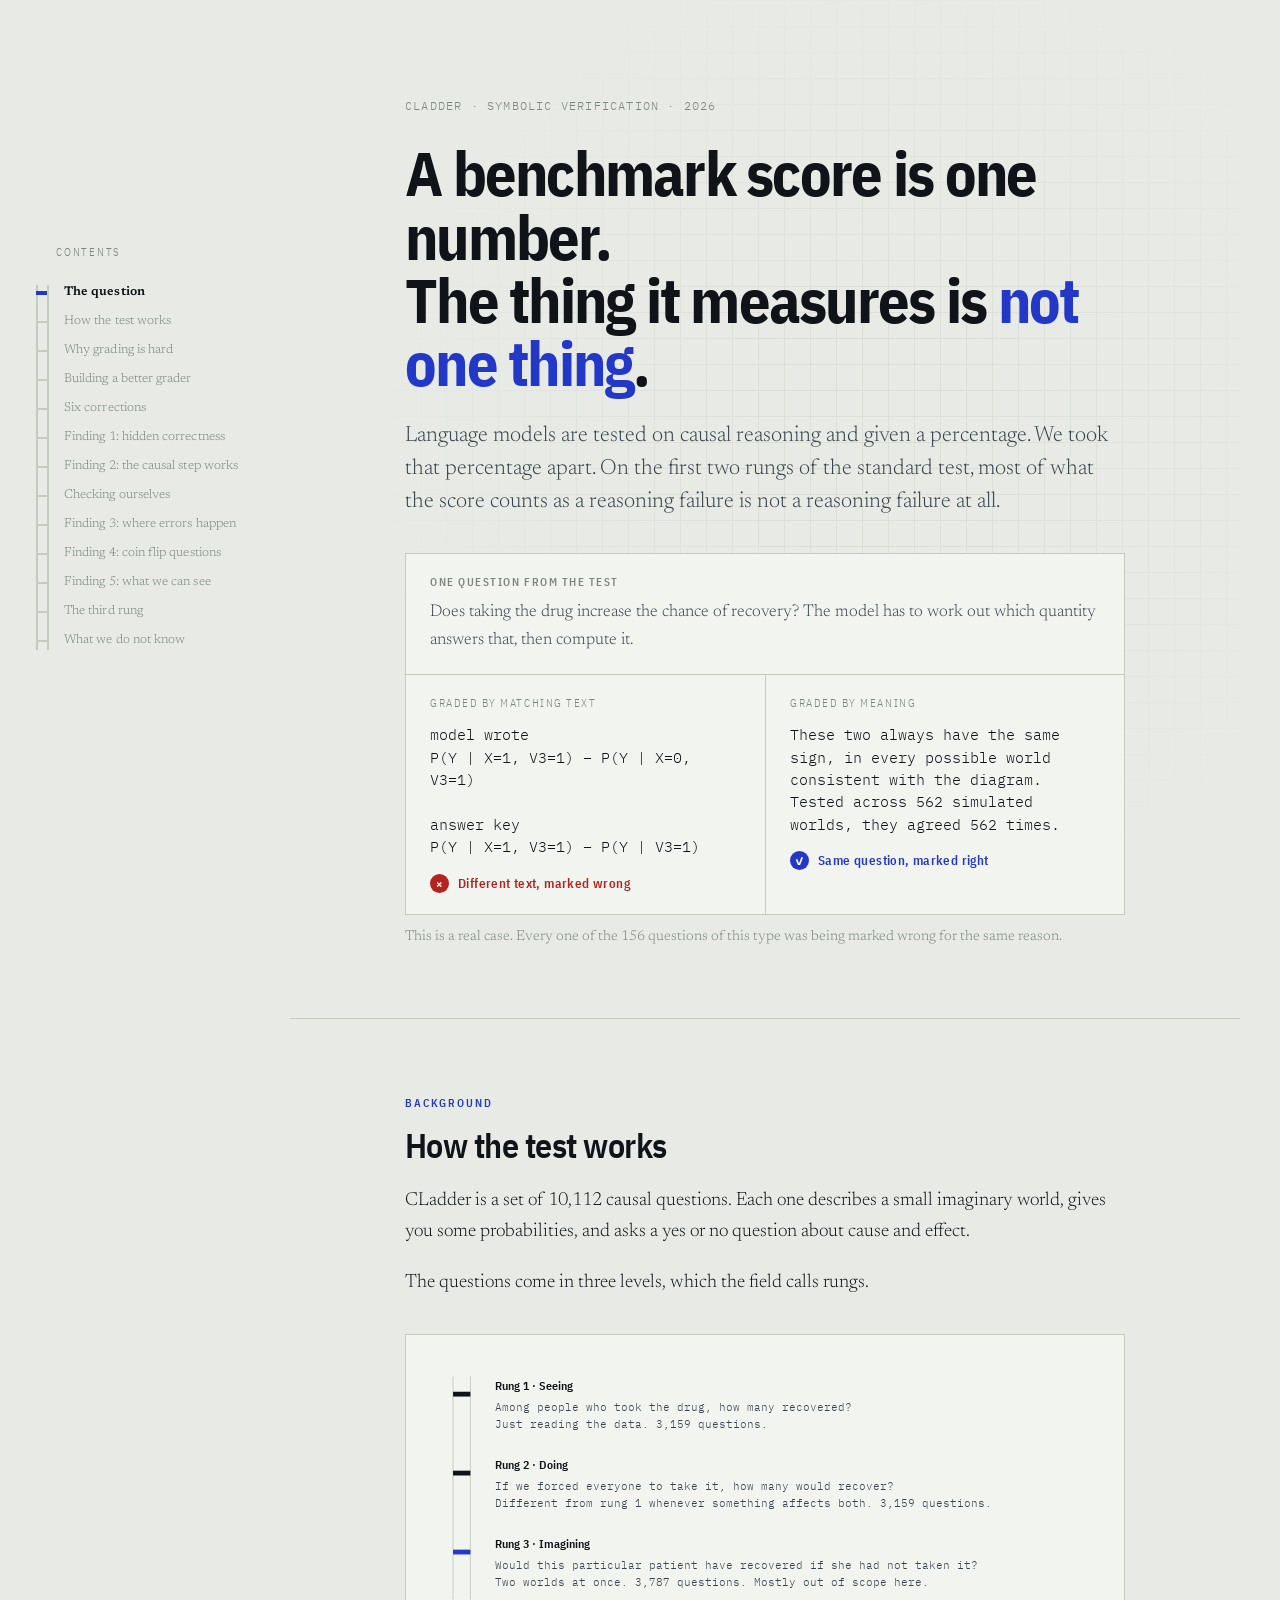
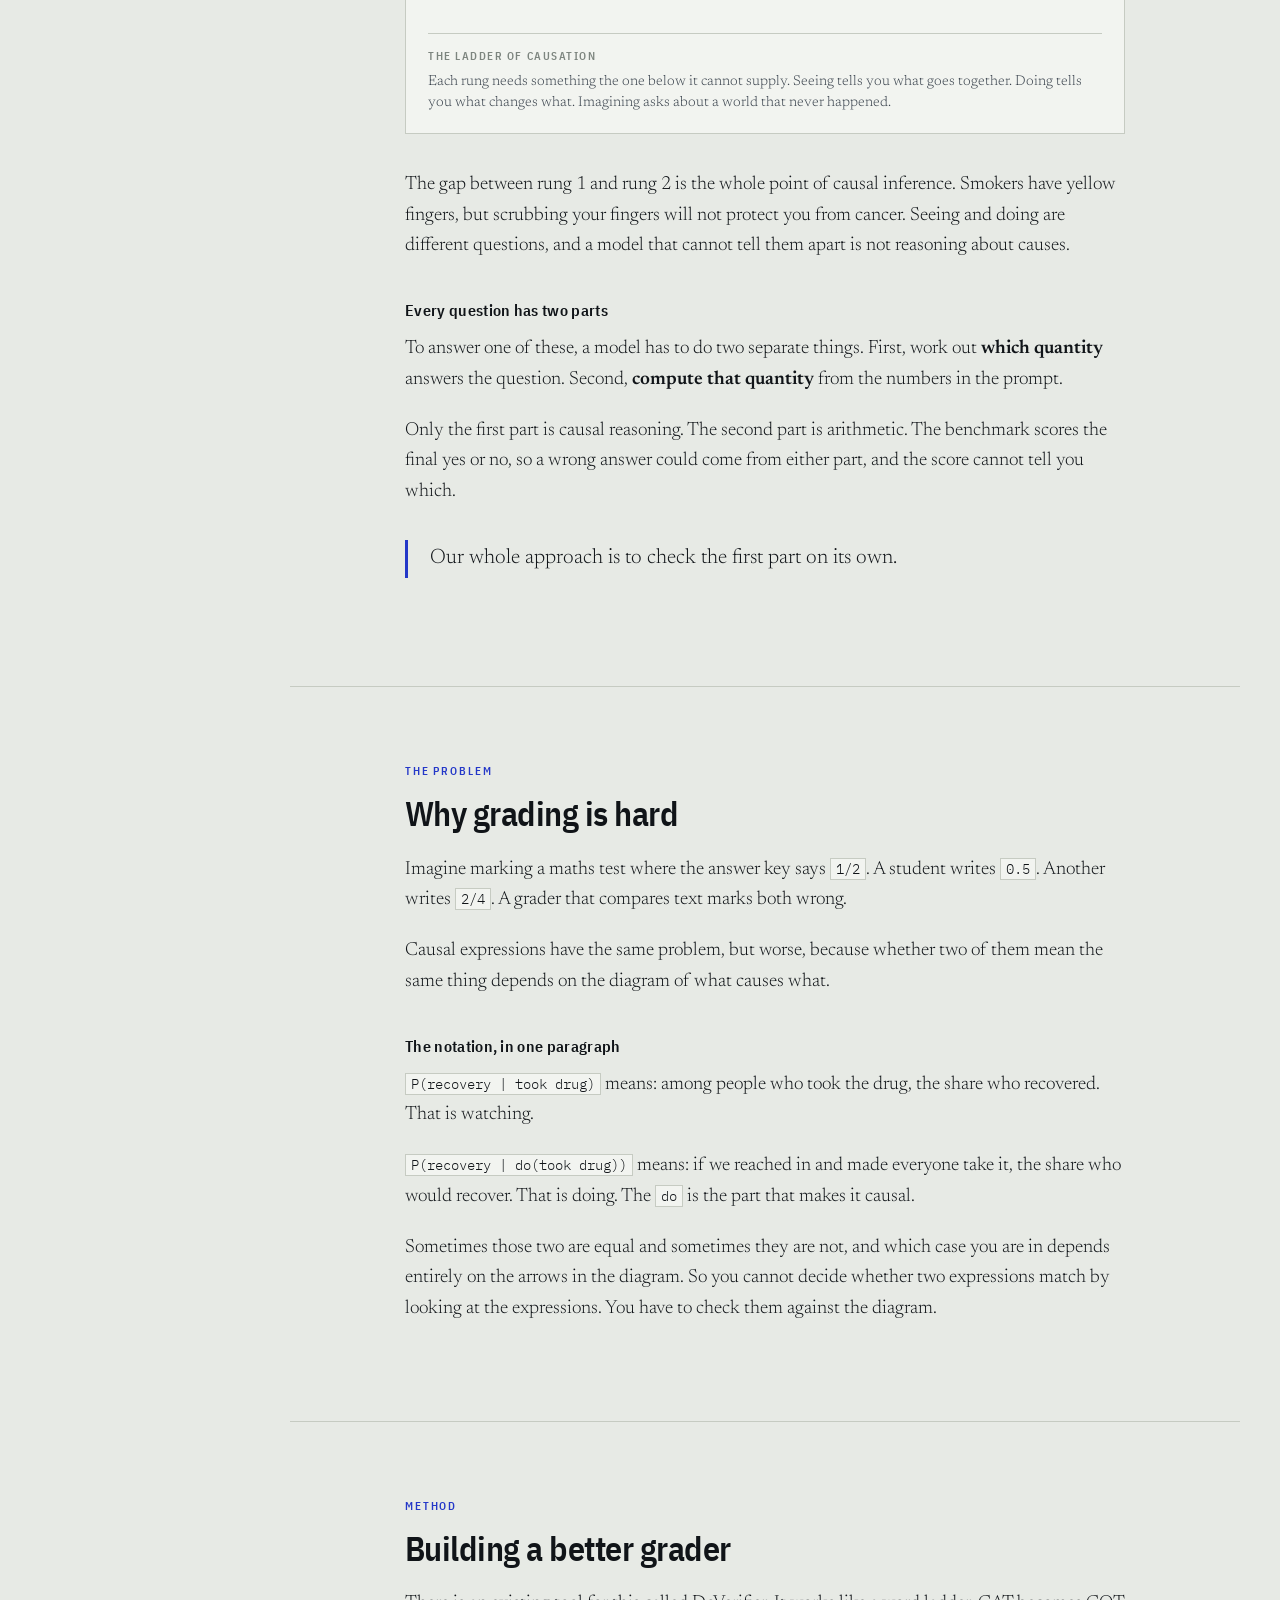
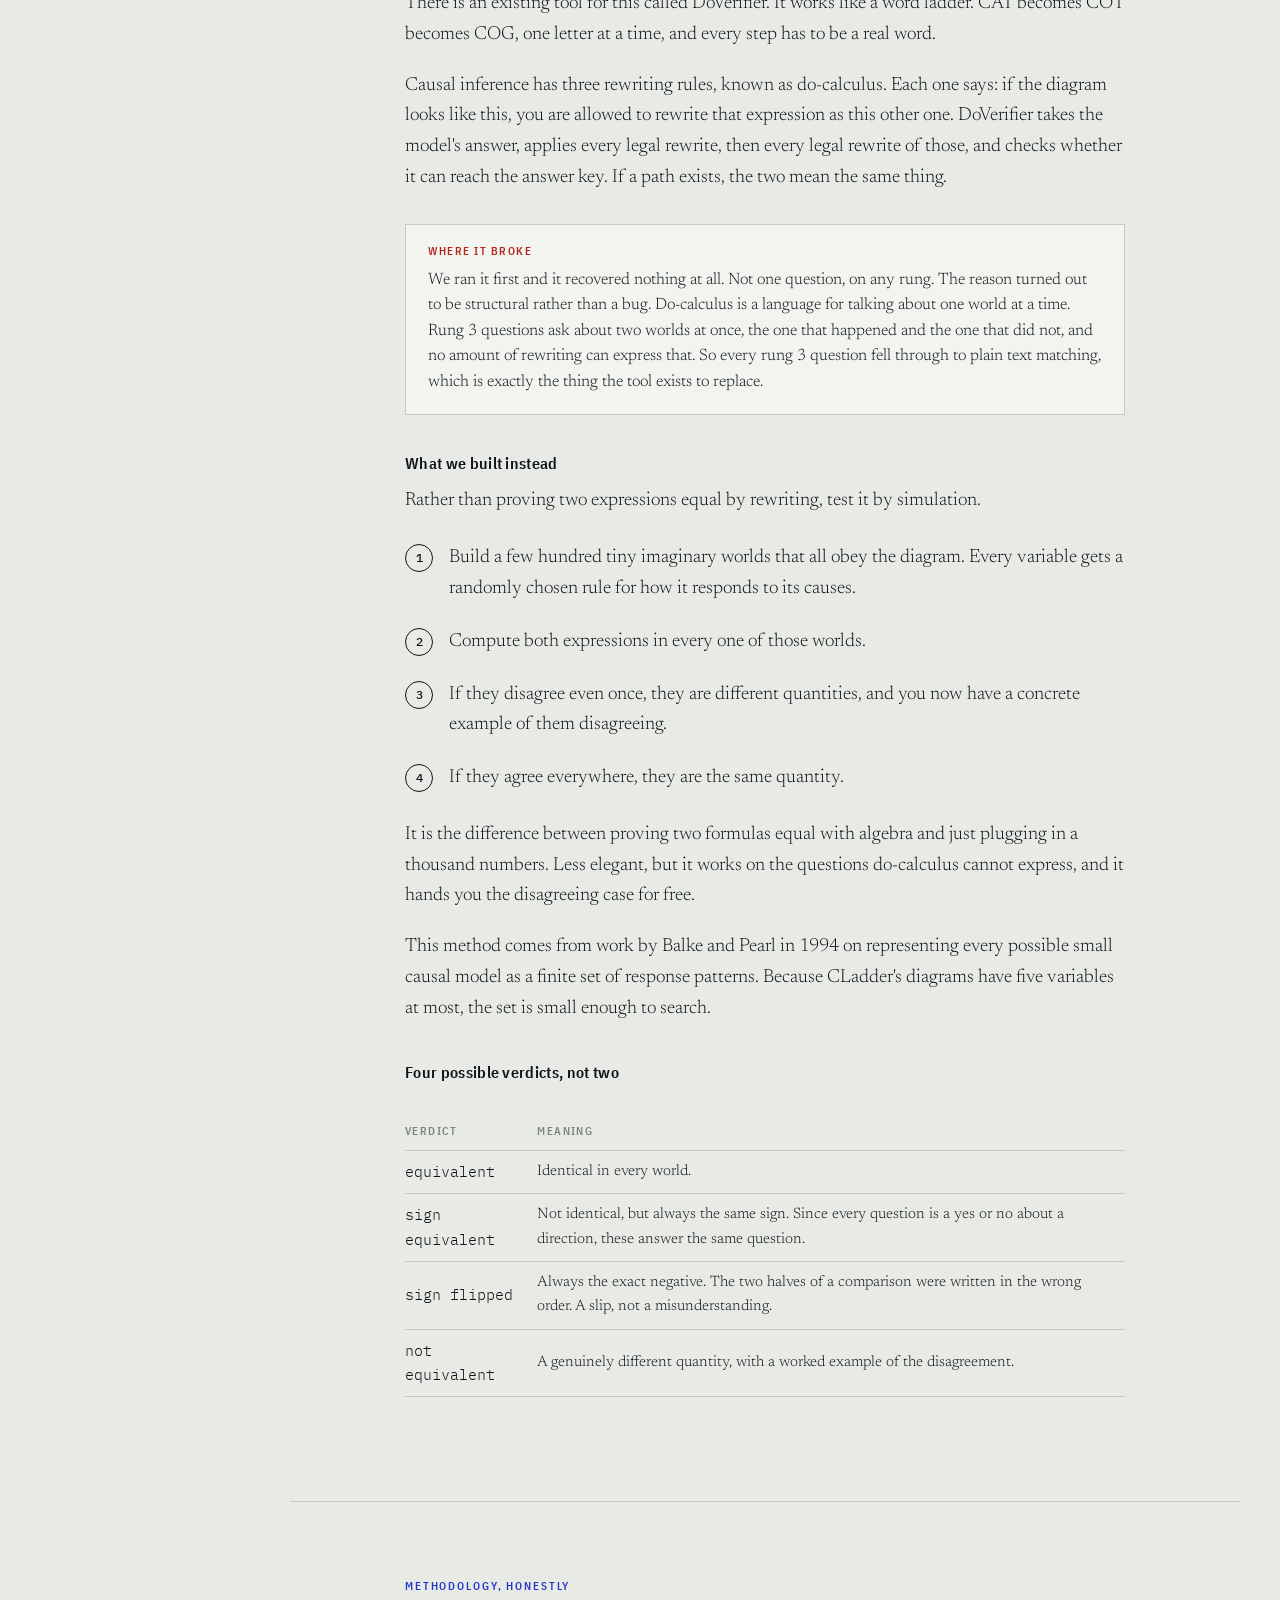
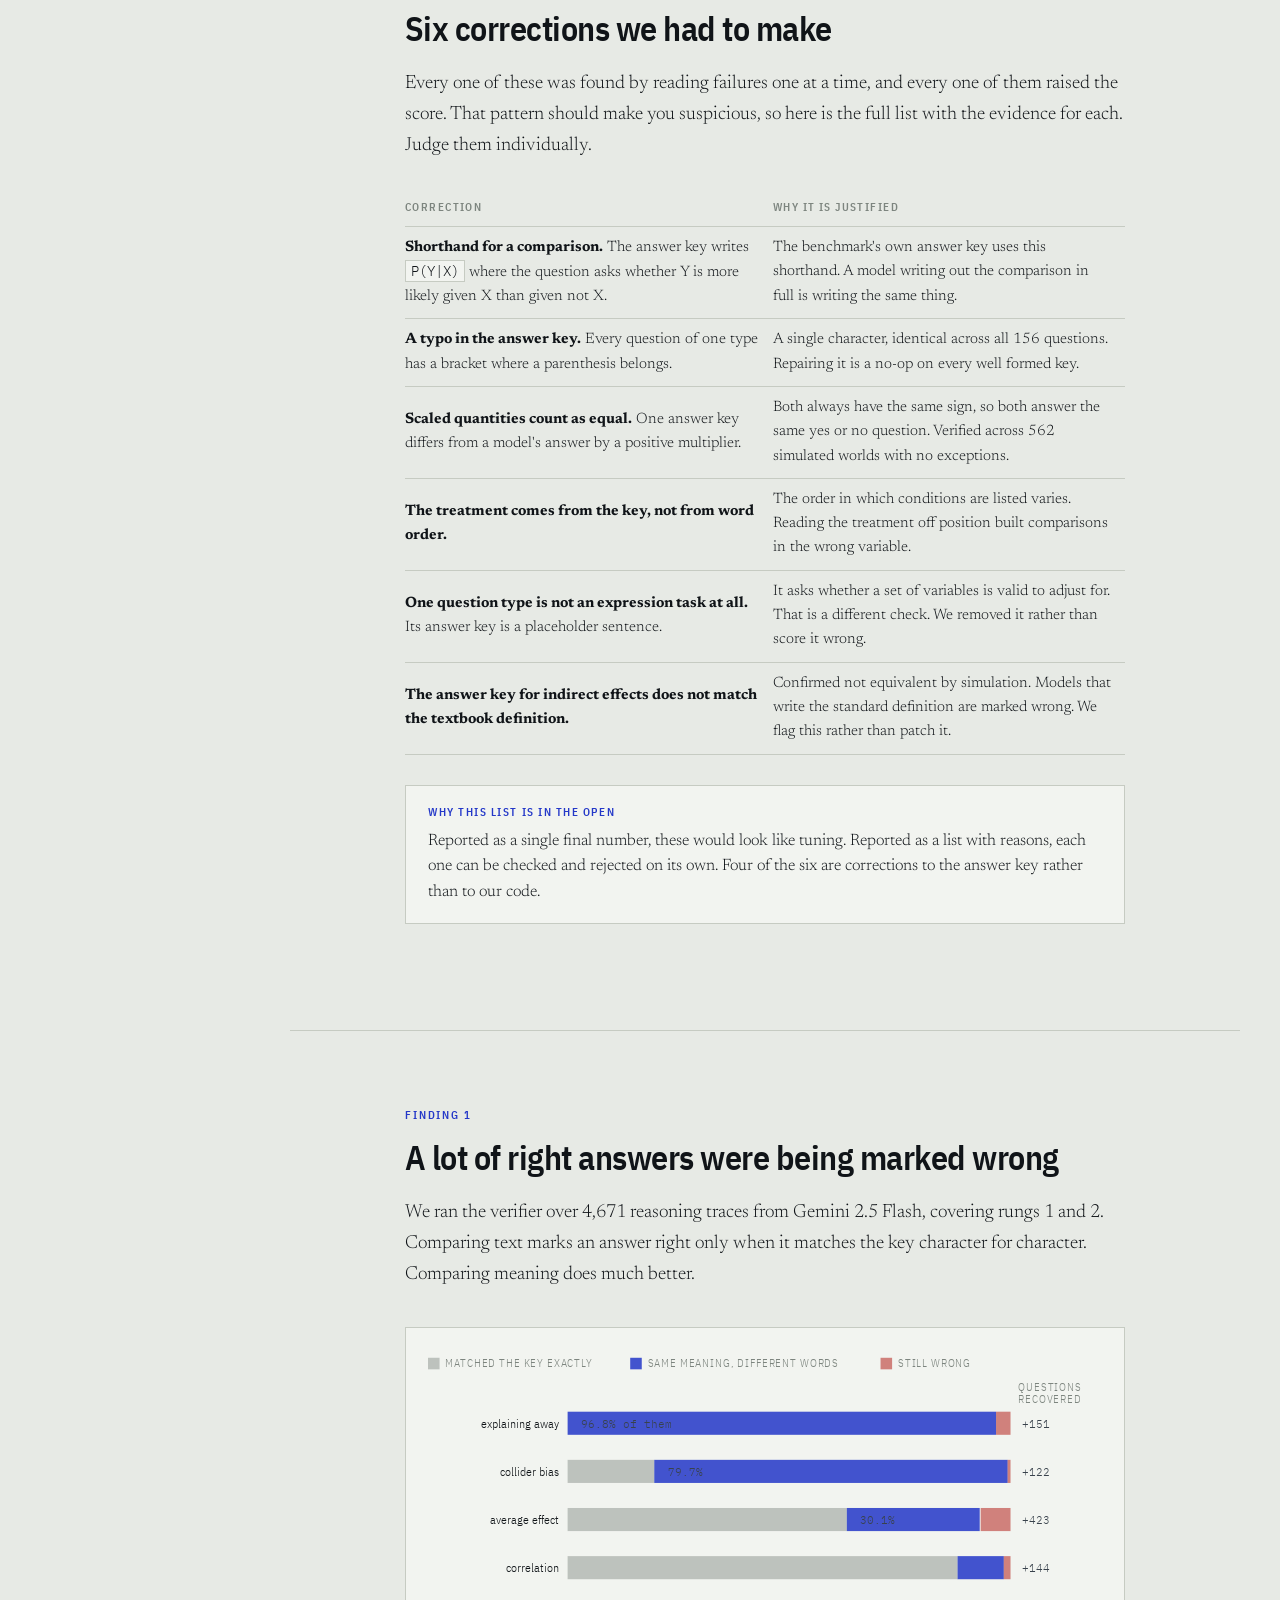
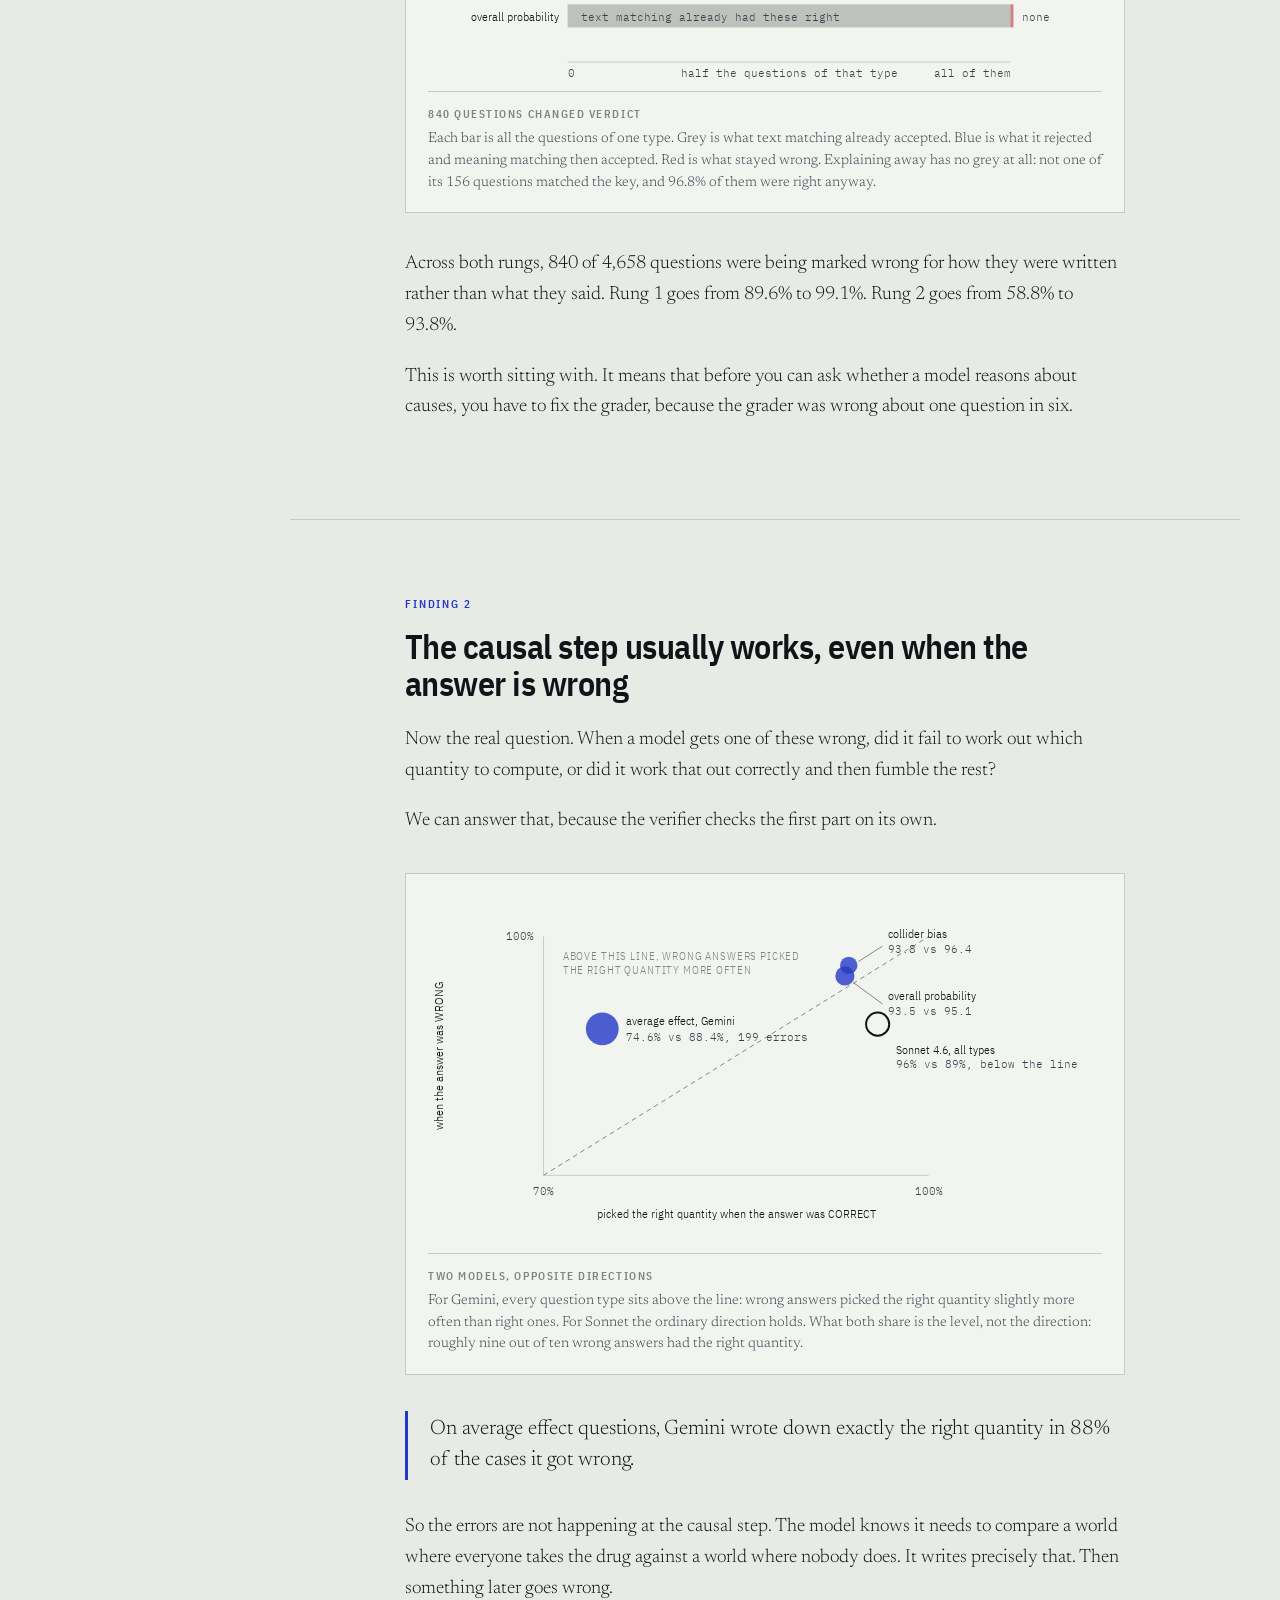
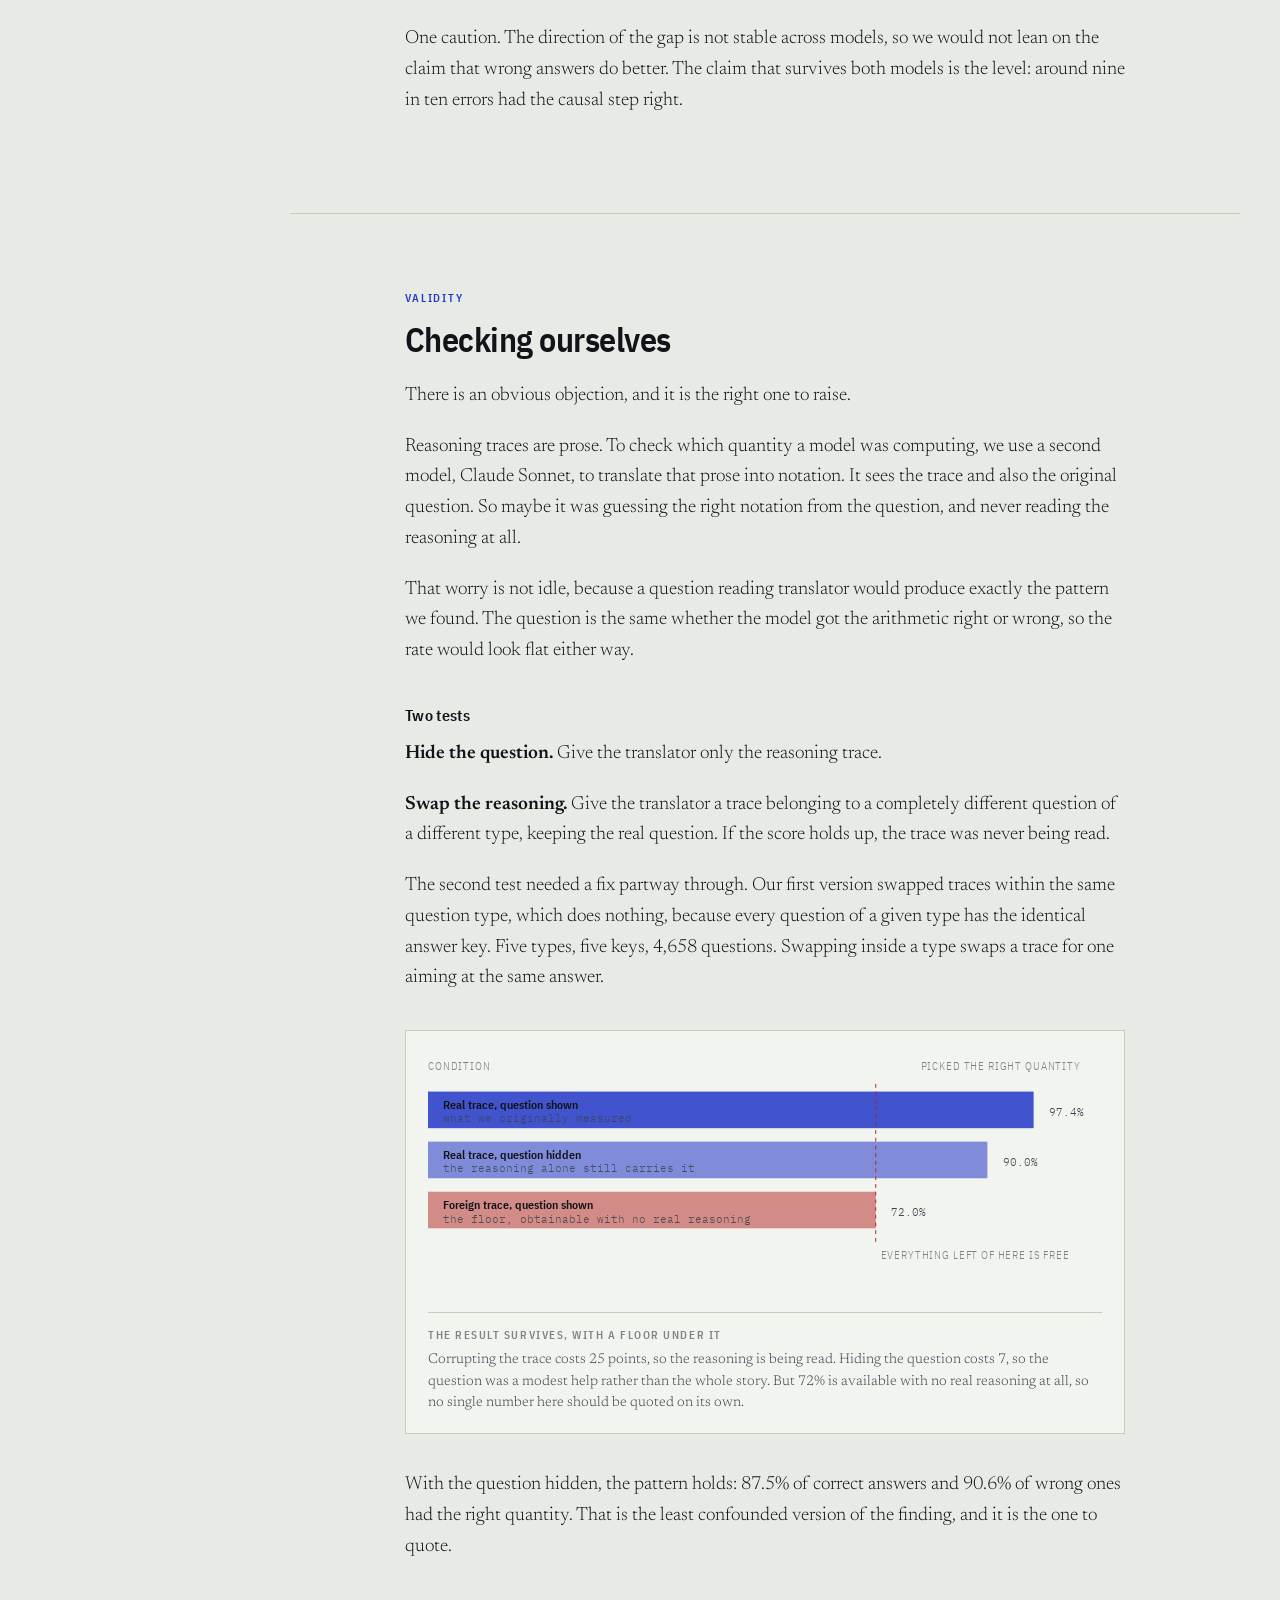
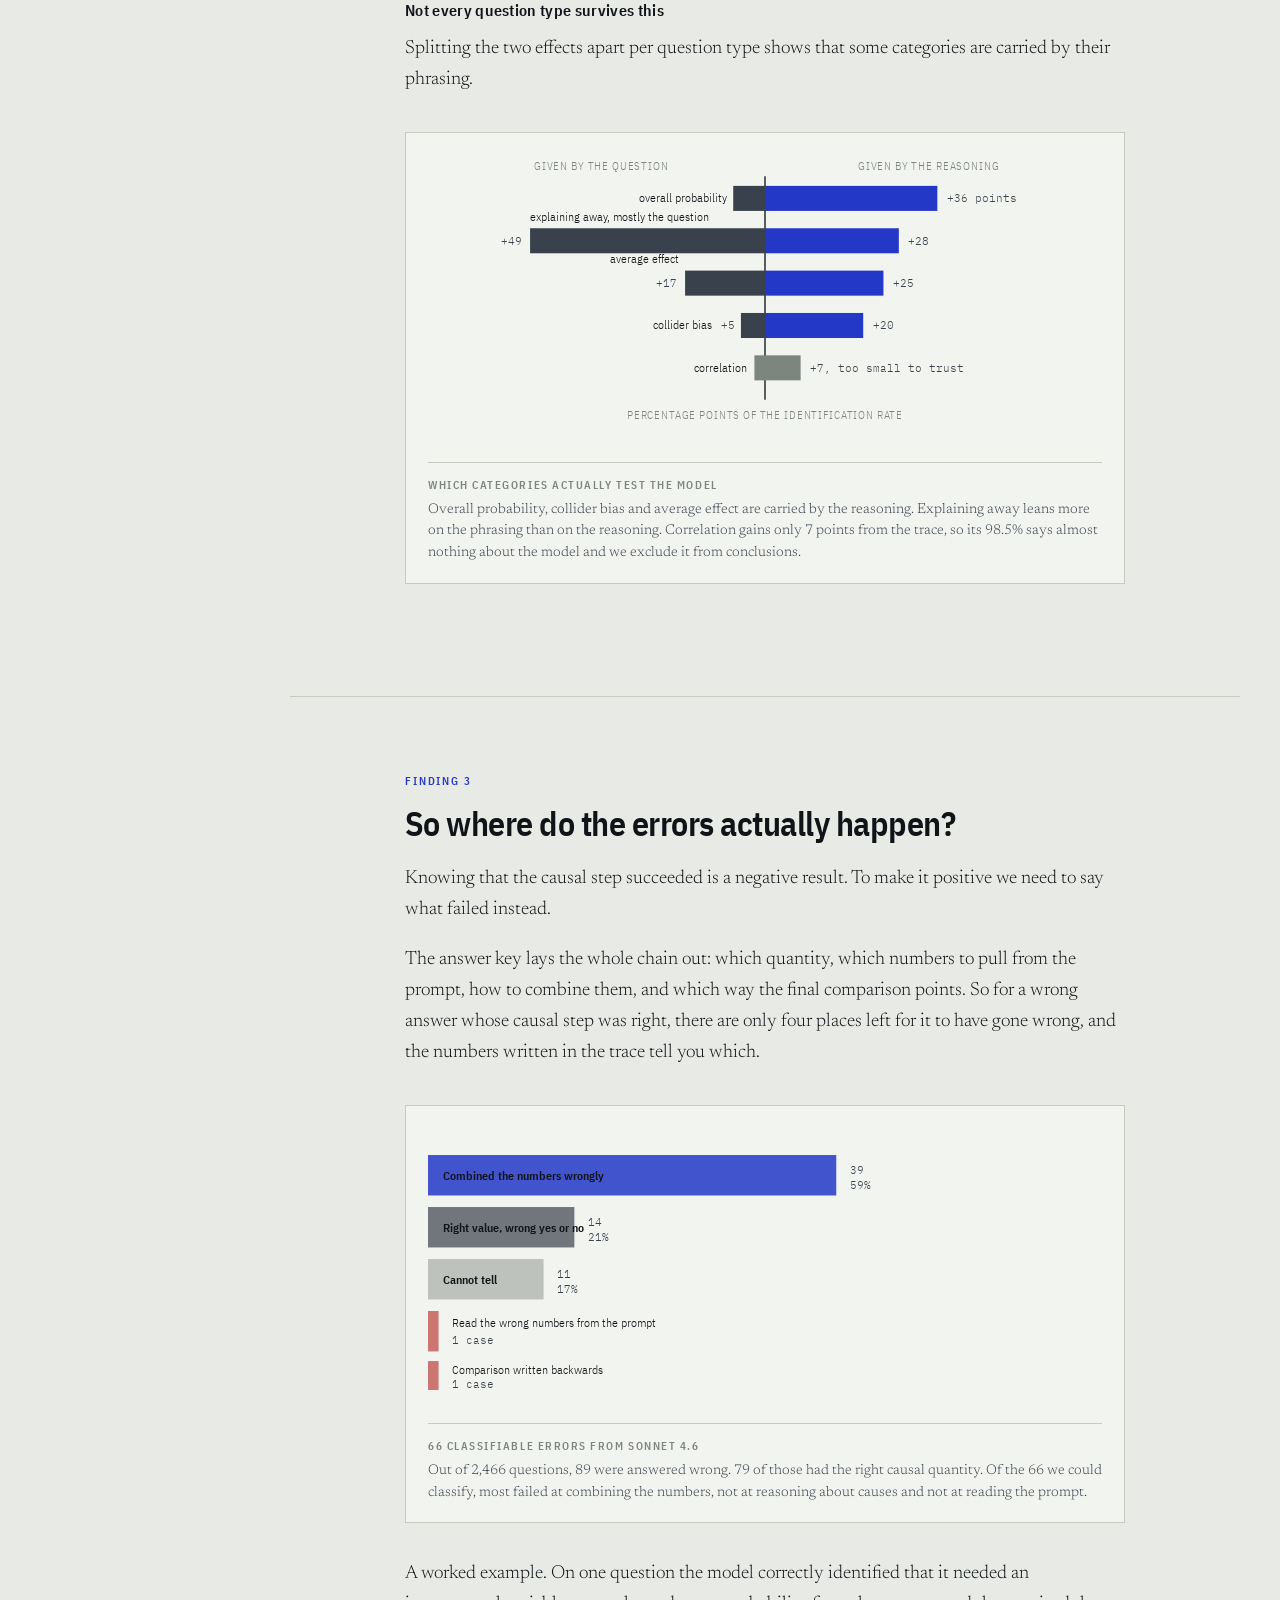
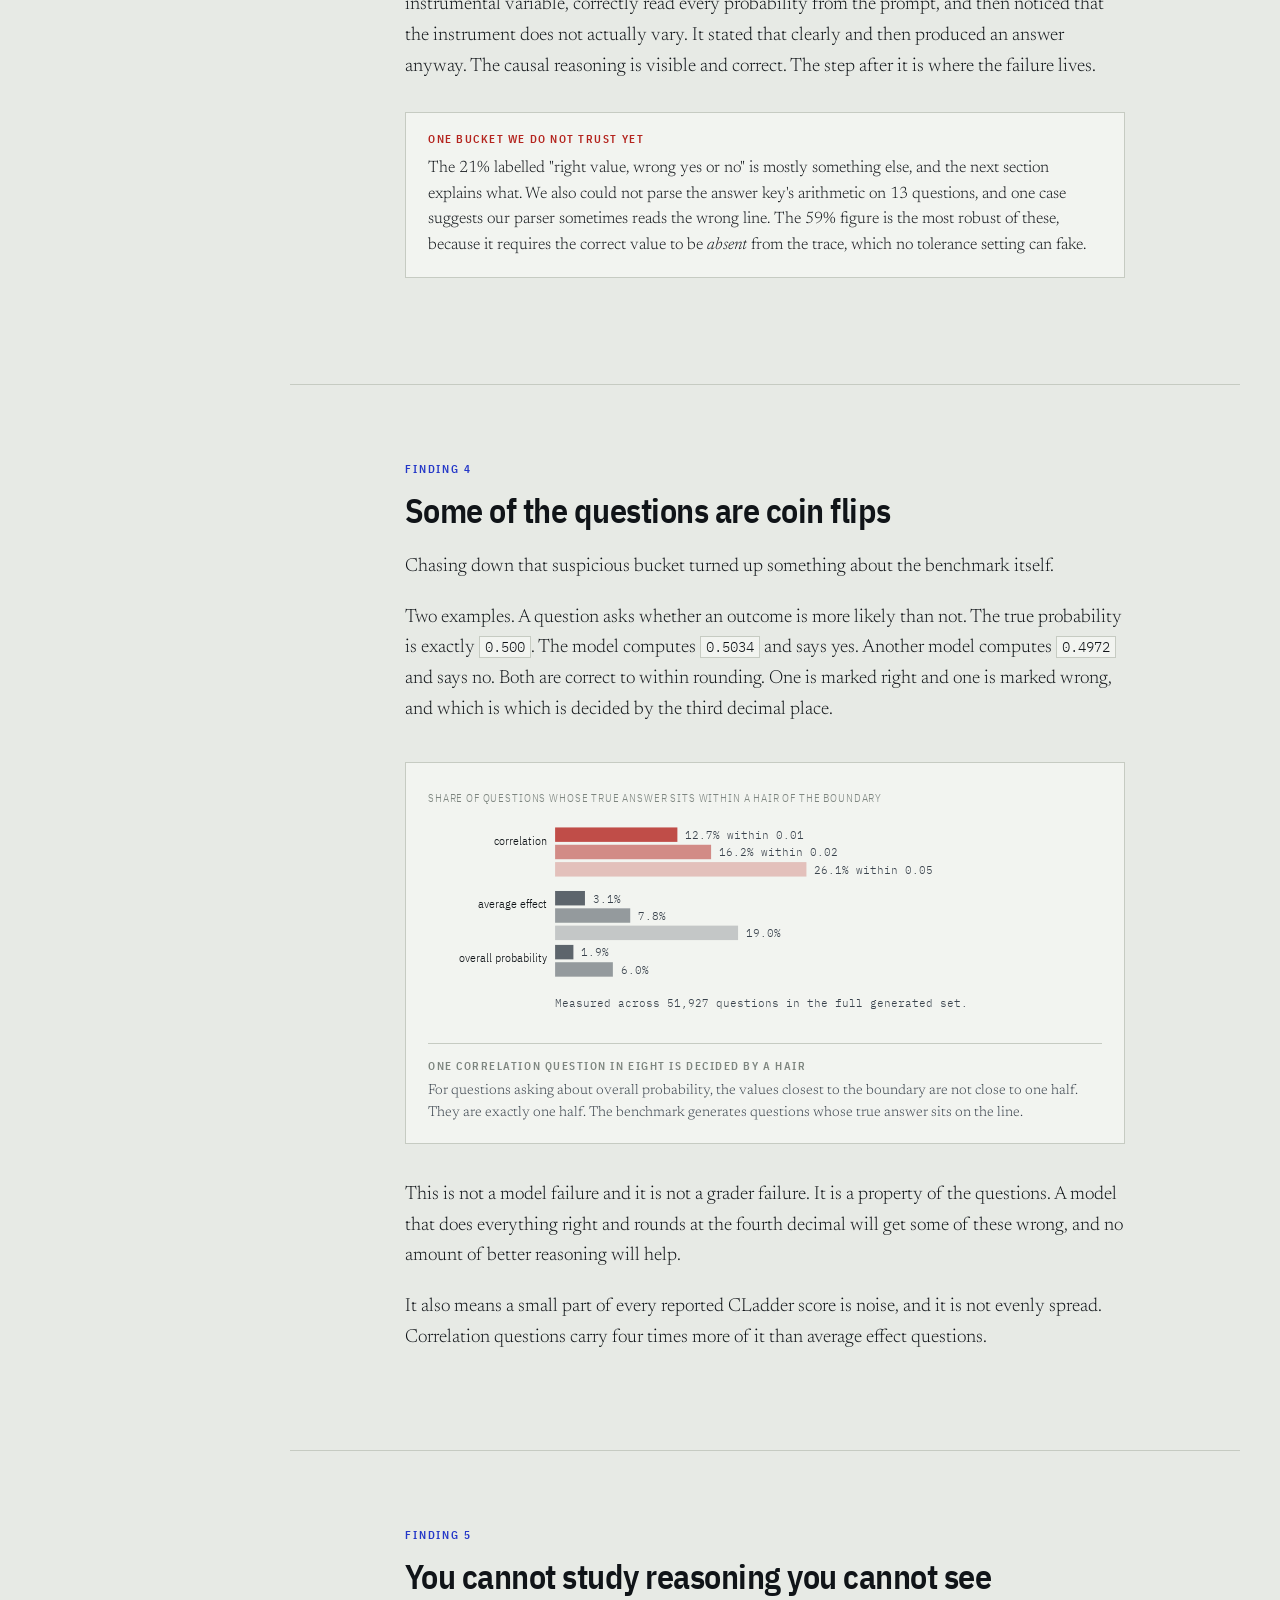
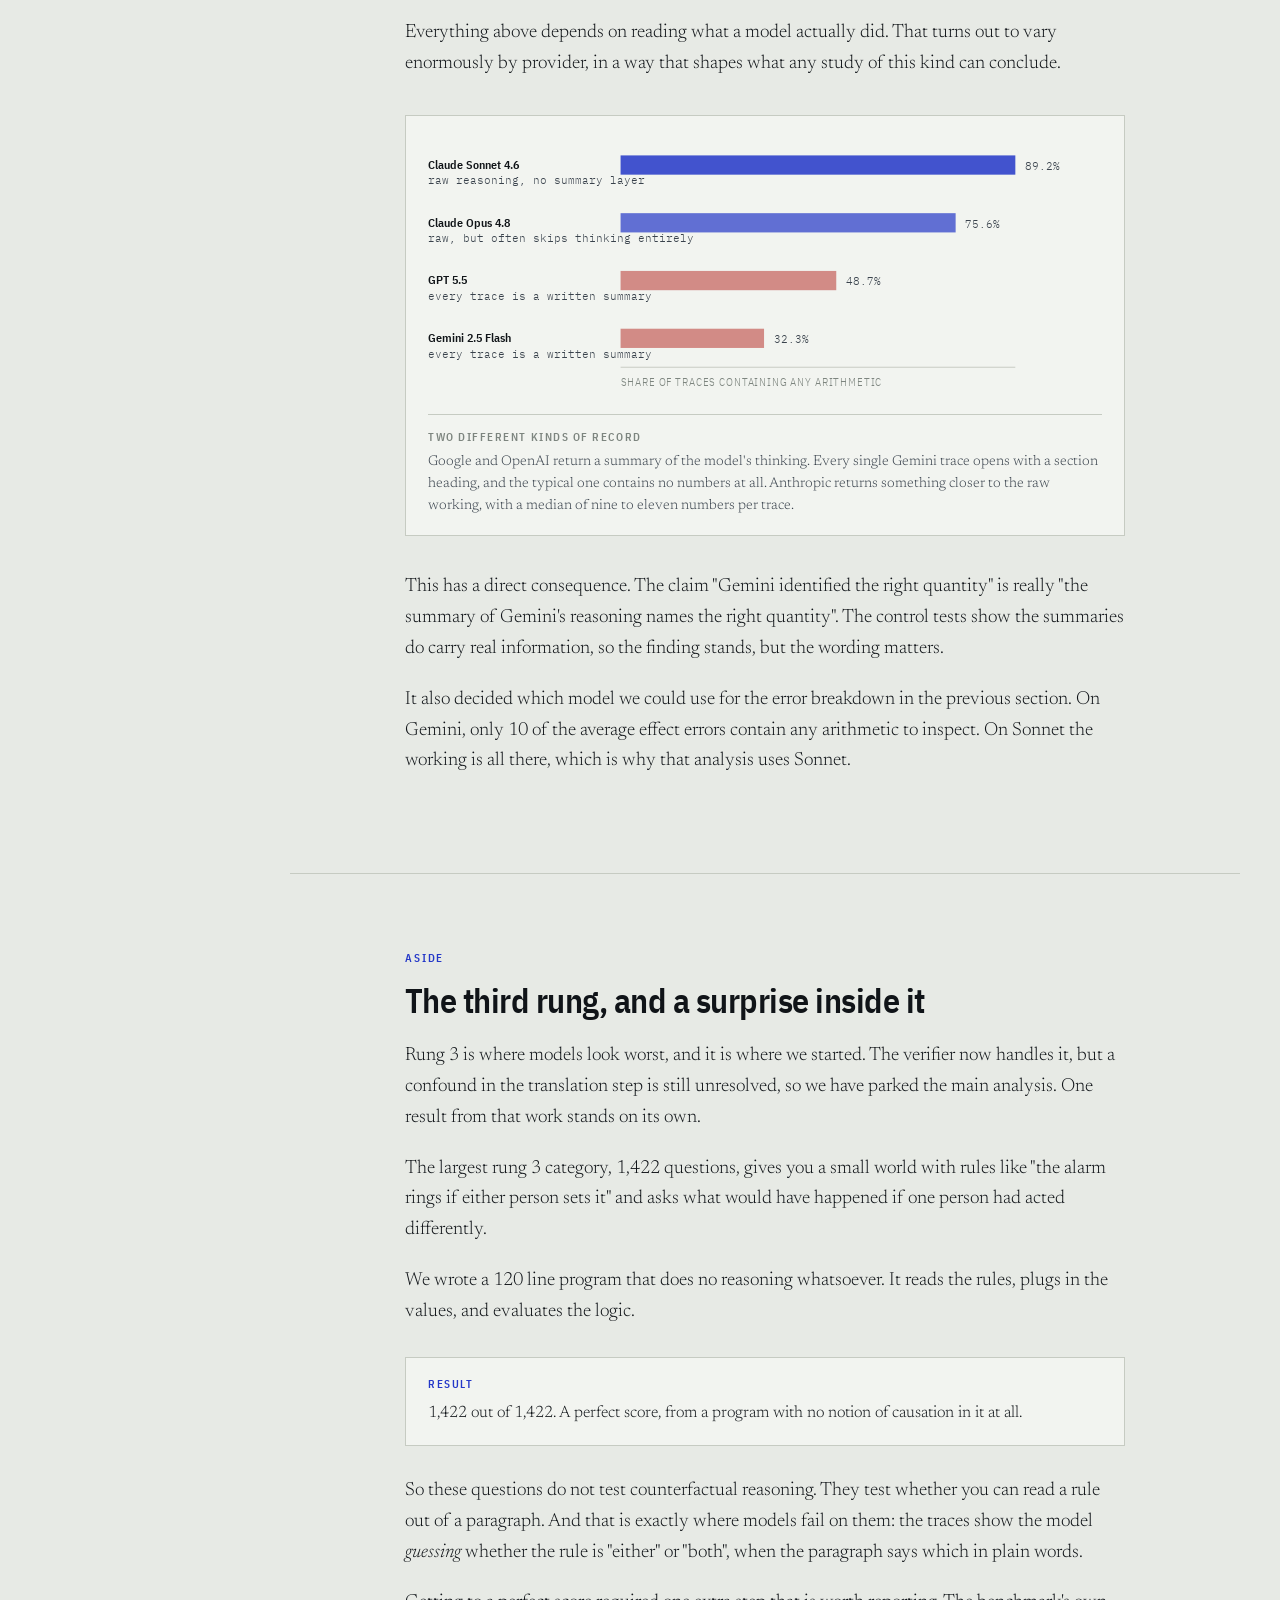
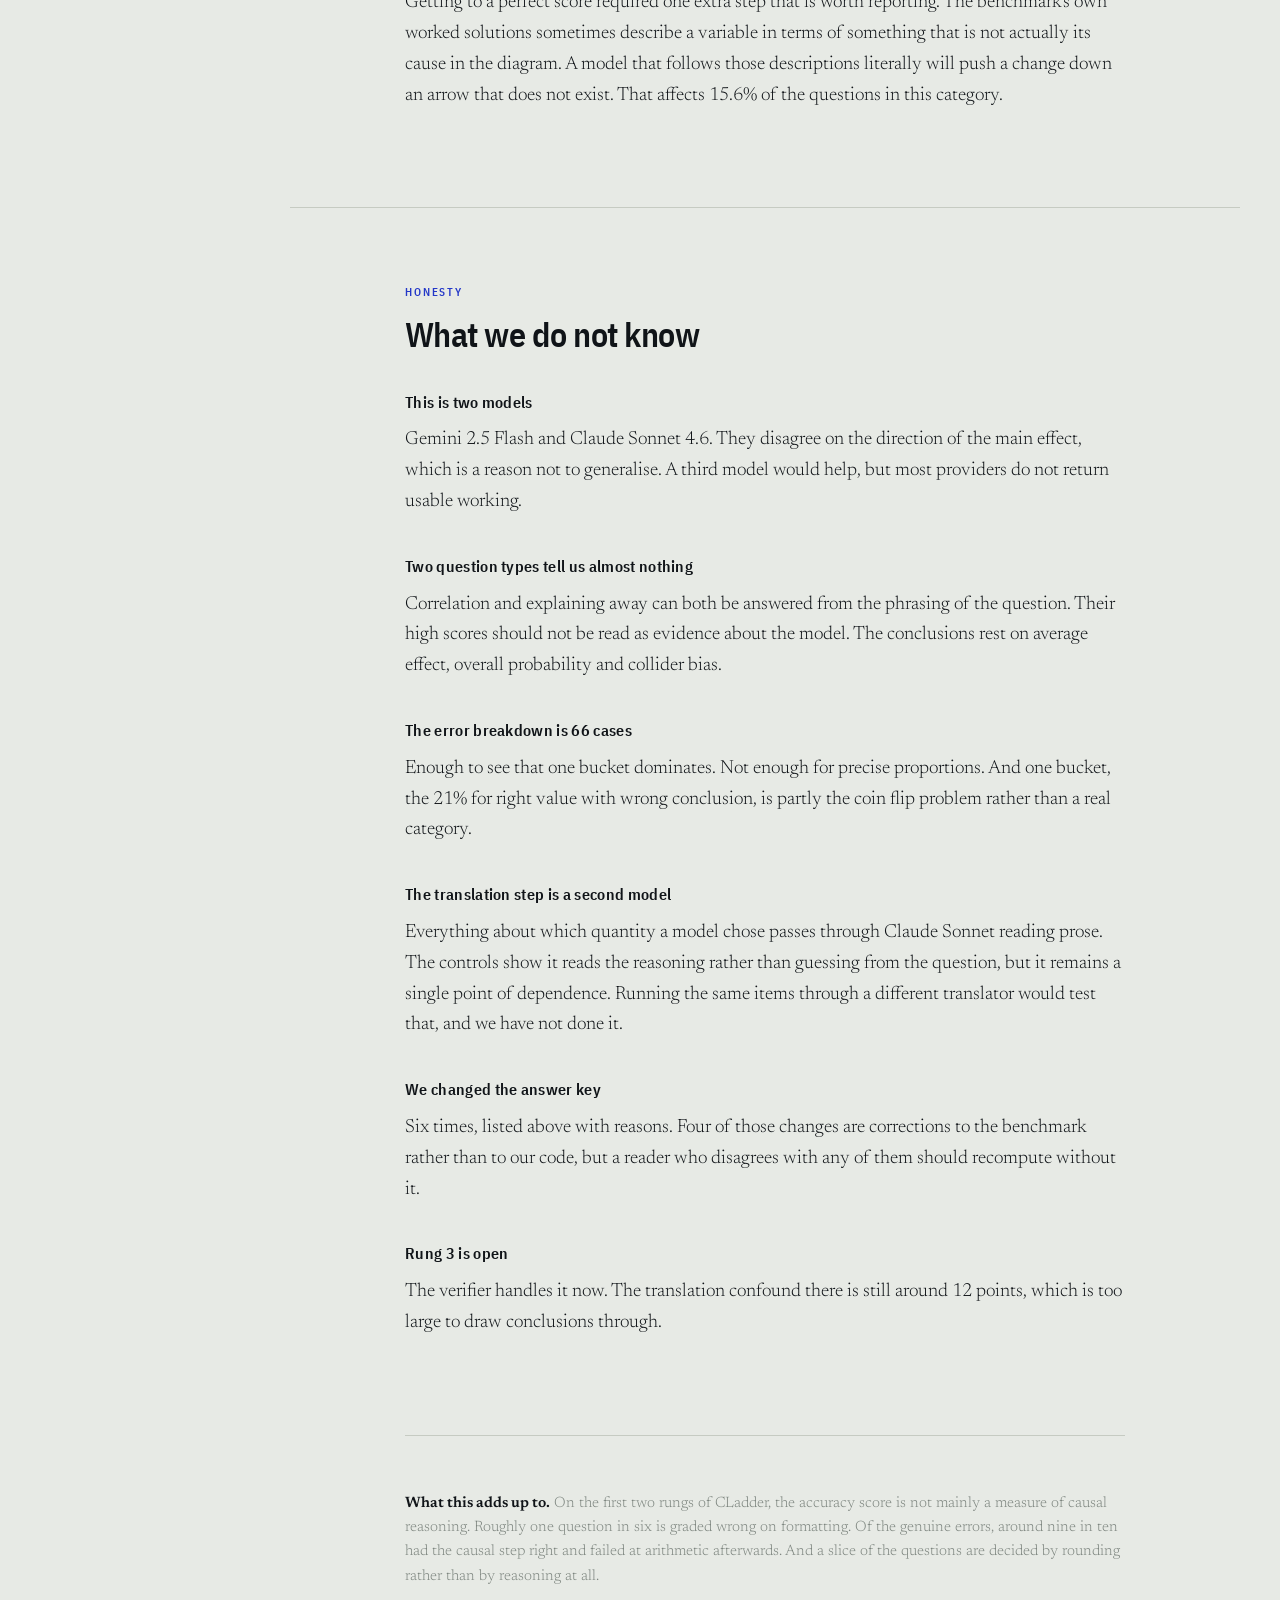
==== commit 6fb3757c: "Update index.html" ====
--- a/index.html
+++ b/index.html
@@ -323,53 +323,63 @@
   <p>We ran the verifier over 4,671 reasoning traces from Gemini 2.5 Flash, covering rungs 1 and 2. Comparing text marks an answer right only when it matches the key character for character. Comparing meaning does much better.</p>
 
   <figure>
-    <svg viewBox="0 0 700 300" role="img" aria-label="Recovery by question type">
-      <line x1="150" y1="252" x2="678" y2="252" class="s-axis"/>
+    <svg viewBox="0 0 700 336" role="img" aria-label="How each question type is graded, by text and by meaning">
+      <g>
+        <rect x="0" y="6" width="12" height="12" fill="var(--muted)" opacity=".45"/>
+        <text x="18" y="16" class="s-mut">matched the key exactly</text>
+        <rect x="210" y="6" width="12" height="12" fill="var(--blue)" opacity=".85"/>
+        <text x="228" y="16" class="s-mut">same meaning, different words</text>
+        <rect x="470" y="6" width="12" height="12" fill="var(--red)" opacity=".55"/>
+        <text x="488" y="16" class="s-mut">still wrong</text>
+      </g>
+      <text x="613" y="40" class="s-mut">questions</text>
+      <text x="613" y="53" class="s-mut">recovered</text>
+
+      <g>
+        <text x="136" y="79" class="s-lab" text-anchor="end">explaining away</text>
+        <rect x="145" y="62" width="445" height="24" fill="var(--blue)" opacity=".85"/>
+        <rect x="590" y="62" width="15" height="24" fill="var(--red)" opacity=".55"/>
+        <text x="159" y="79" class="s-num" fill="#fff">96.8% of them</text>
+        <text x="617" y="79" class="s-num" fill="var(--blue)">+151</text>
+      </g>
+      <g>
+        <text x="136" y="129" class="s-lab" text-anchor="end">collider bias</text>
+        <rect x="145" y="112" width="90" height="24" fill="var(--muted)" opacity=".45"/>
+        <rect x="235" y="112" width="367" height="24" fill="var(--blue)" opacity=".85"/>
+        <rect x="602" y="112" width="3" height="24" fill="var(--red)" opacity=".55"/>
+        <text x="249" y="129" class="s-num" fill="#fff">79.7%</text>
+        <text x="617" y="129" class="s-num" fill="var(--blue)">+122</text>
+      </g>
+      <g>
+        <text x="136" y="179" class="s-lab" text-anchor="end">average effect</text>
+        <rect x="145" y="162" width="290" height="24" fill="var(--muted)" opacity=".45"/>
+        <rect x="435" y="162" width="138" height="24" fill="var(--blue)" opacity=".85"/>
+        <rect x="574" y="162" width="31" height="24" fill="var(--red)" opacity=".55"/>
+        <text x="449" y="179" class="s-num" fill="#fff">30.1%</text>
+        <text x="617" y="179" class="s-num" fill="var(--blue)">+423</text>
+      </g>
+      <g>
+        <text x="136" y="229" class="s-lab" text-anchor="end">correlation</text>
+        <rect x="145" y="212" width="405" height="24" fill="var(--muted)" opacity=".45"/>
+        <rect x="550" y="212" width="48" height="24" fill="var(--blue)" opacity=".85"/>
+        <rect x="598" y="212" width="7" height="24" fill="var(--red)" opacity=".55"/>
+        <text x="617" y="229" class="s-num" fill="var(--blue)">+144</text>
+      </g>
+      <g>
+        <text x="136" y="279" class="s-lab" text-anchor="end">overall probability</text>
+        <rect x="145" y="262" width="460" height="24" fill="var(--muted)" opacity=".45"/>
+        <rect x="605" y="262" width="3" height="24" fill="var(--red)" opacity=".55"/>
+        <text x="159" y="279" class="s-num" fill="var(--ink-2)">text matching already had these right</text>
+        <text x="617" y="279" class="s-num" fill="var(--muted)">none</text>
+      </g>
+      <line x1="145" y1="322" x2="605" y2="322" class="s-axis"/>
       <g class="s-num" fill="var(--muted)">
-        <text x="150" y="270" text-anchor="middle">0</text>
-        <text x="282" y="270" text-anchor="middle">25%</text>
-        <text x="414" y="270" text-anchor="middle">50%</text>
-        <text x="546" y="270" text-anchor="middle">75%</text>
-        <text x="678" y="270" text-anchor="middle">100%</text>
-      </g>
-      <g>
-        <line x1="150" y1="30" x2="660" y2="30" stroke="var(--blue)" stroke-width="7" opacity=".24"/>
-        <circle cx="150" cy="30" r="6" fill="var(--red)"/><circle cx="660" cy="30" r="6.5" fill="var(--blue)"/>
-        <text x="140" y="34" class="s-lab" text-anchor="end">explaining away</text>
-        <text x="672" y="22" class="s-num" fill="var(--blue)">0% to 96.8%</text>
-      </g>
-      <g>
-        <line x1="253" y1="76" x2="674" y2="76" stroke="var(--blue)" stroke-width="7" opacity=".24"/>
-        <circle cx="253" cy="76" r="6" fill="var(--red)"/><circle cx="674" cy="76" r="6.5" fill="var(--blue)"/>
-        <text x="140" y="80" class="s-lab" text-anchor="end">collider bias</text>
-        <text x="243" y="68" class="s-num" fill="var(--red)" text-anchor="end">19.6%</text>
-        <text x="678" y="68" class="s-num" fill="var(--blue)" text-anchor="end">99.3%</text>
-      </g>
-      <g>
-        <line x1="483" y1="122" x2="642" y2="122" stroke="var(--blue)" stroke-width="7" opacity=".24"/>
-        <circle cx="483" cy="122" r="6" fill="var(--red)"/><circle cx="642" cy="122" r="6.5" fill="var(--blue)"/>
-        <text x="140" y="126" class="s-lab" text-anchor="end">average effect</text>
-        <text x="473" y="114" class="s-num" fill="var(--red)" text-anchor="end">63.1%</text>
-        <text x="652" y="114" class="s-num" fill="var(--blue)">93.2%</text>
-      </g>
-      <g>
-        <line x1="615" y1="168" x2="670" y2="168" stroke="var(--blue)" stroke-width="7" opacity=".24"/>
-        <circle cx="615" cy="168" r="6" fill="var(--red)"/><circle cx="670" cy="168" r="6.5" fill="var(--blue)"/>
-        <text x="140" y="172" class="s-lab" text-anchor="end">correlation</text>
-        <text x="605" y="160" class="s-num" fill="var(--red)" text-anchor="end">88.1%</text>
-        <text x="680" y="160" class="s-num" fill="var(--blue)">98.5%</text>
-      </g>
-      <g>
-        <circle cx="678" cy="214" r="6.5" fill="var(--blue)"/>
-        <text x="140" y="218" class="s-lab" text-anchor="end">overall probability</text>
-        <text x="668" y="206" class="s-num" fill="var(--muted)" text-anchor="end">99.9%, nothing to recover</text>
-      </g>
-      <g class="s-mut">
-        <circle cx="152" cy="288" r="5" fill="var(--red)"/><text x="164" y="292">matching text</text>
-        <circle cx="290" cy="288" r="5" fill="var(--blue)"/><text x="302" y="292">matching meaning</text>
+        <text x="145" y="338">0</text>
+        <text x="375" y="338" text-anchor="middle">half the questions of that type</text>
+        <text x="605" y="338" text-anchor="end">all of them</text>
       </g>
     </svg>
-    <figcaption><b>840 questions recovered</b>Every question of the explaining away type was scored zero by text matching. Not one of them matched the key, and 96.8% of them were right. On average effects, the largest category, 423 questions changed verdict.</figcaption>
+    <figcaption><b>840 questions changed verdict</b>Each bar is all the questions of one type. Grey is what text matching already accepted. Blue is what it rejected and meaning matching then accepted. Red is what stayed wrong. Explaining away has no grey at all: not one of its 156 questions matched the key, and 96.8% of them were right anyway.</figcaption>
   </figure>
 
   <p>Across both rungs, 840 of 4,658 questions were being marked wrong for how they were written rather than what they said. Rung 1 goes from 89.6% to 99.1%. Rung 2 goes from 58.8% to 93.8%.</p>
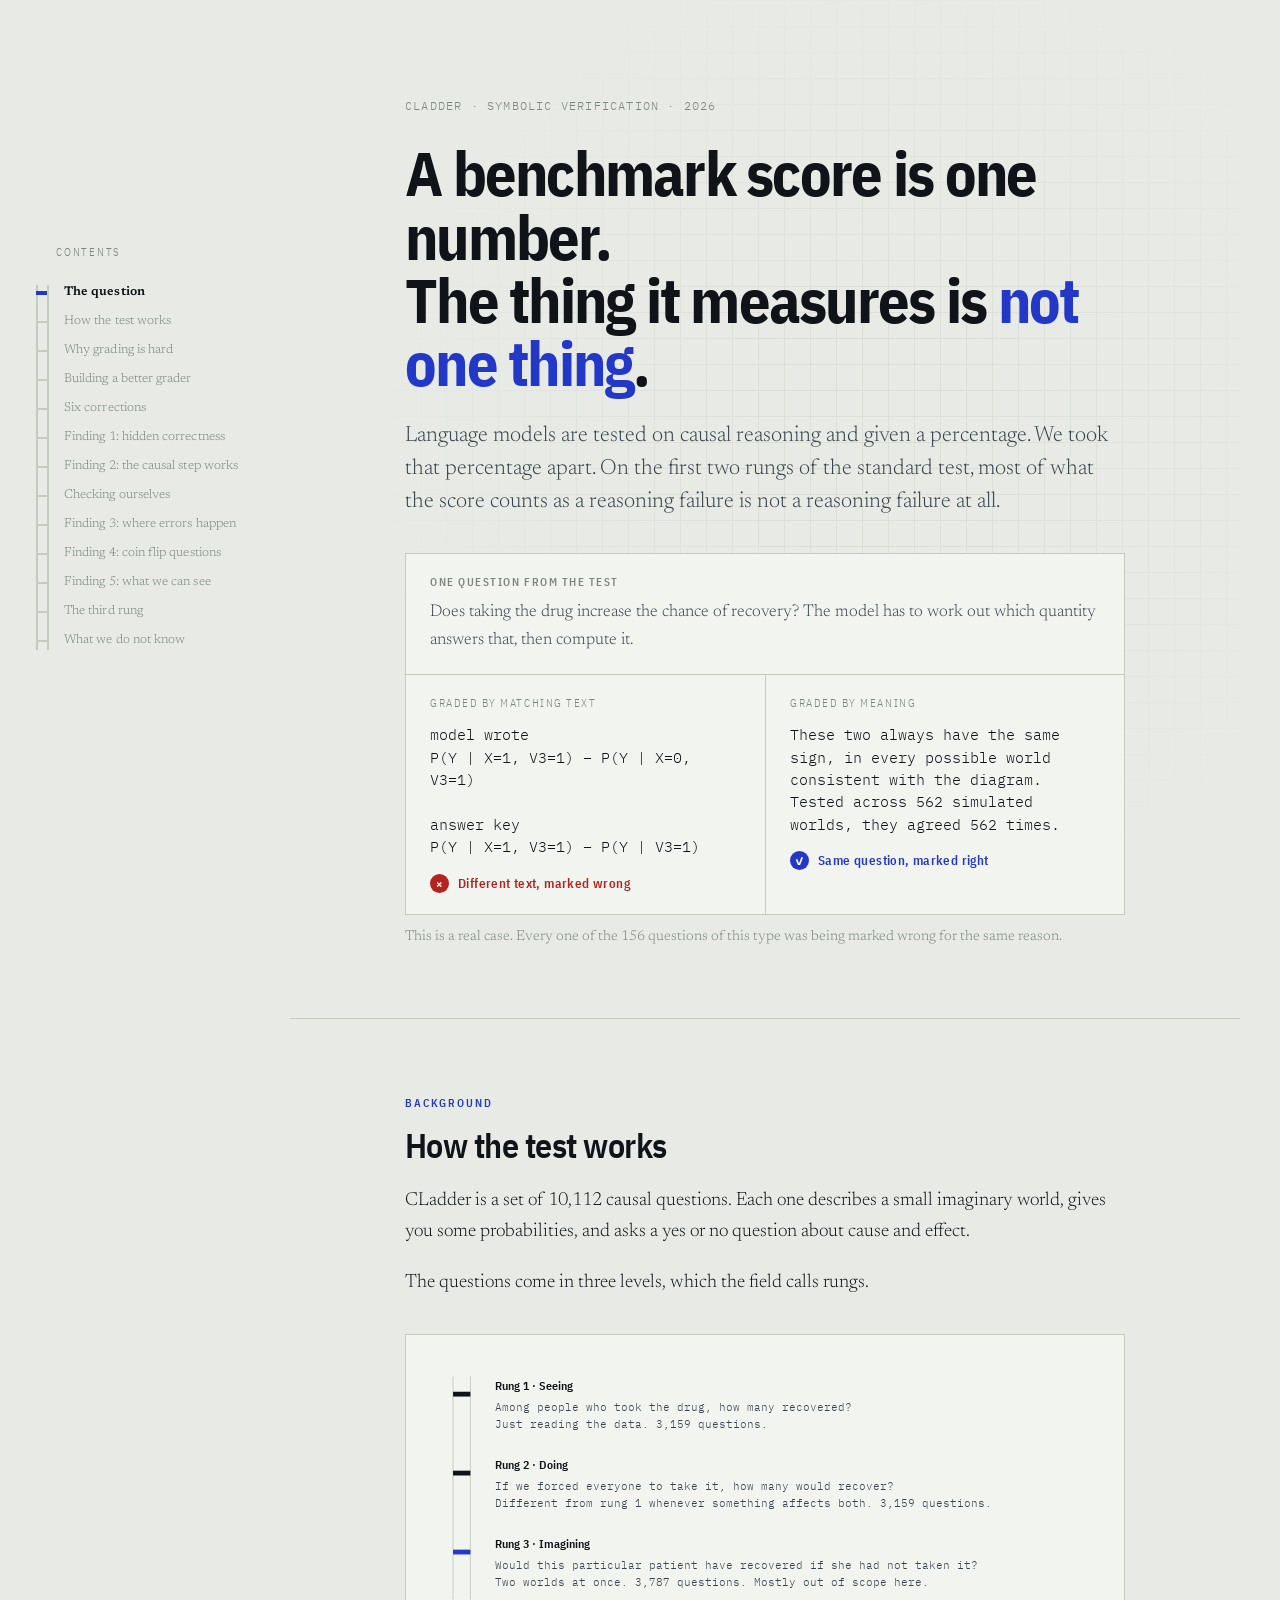
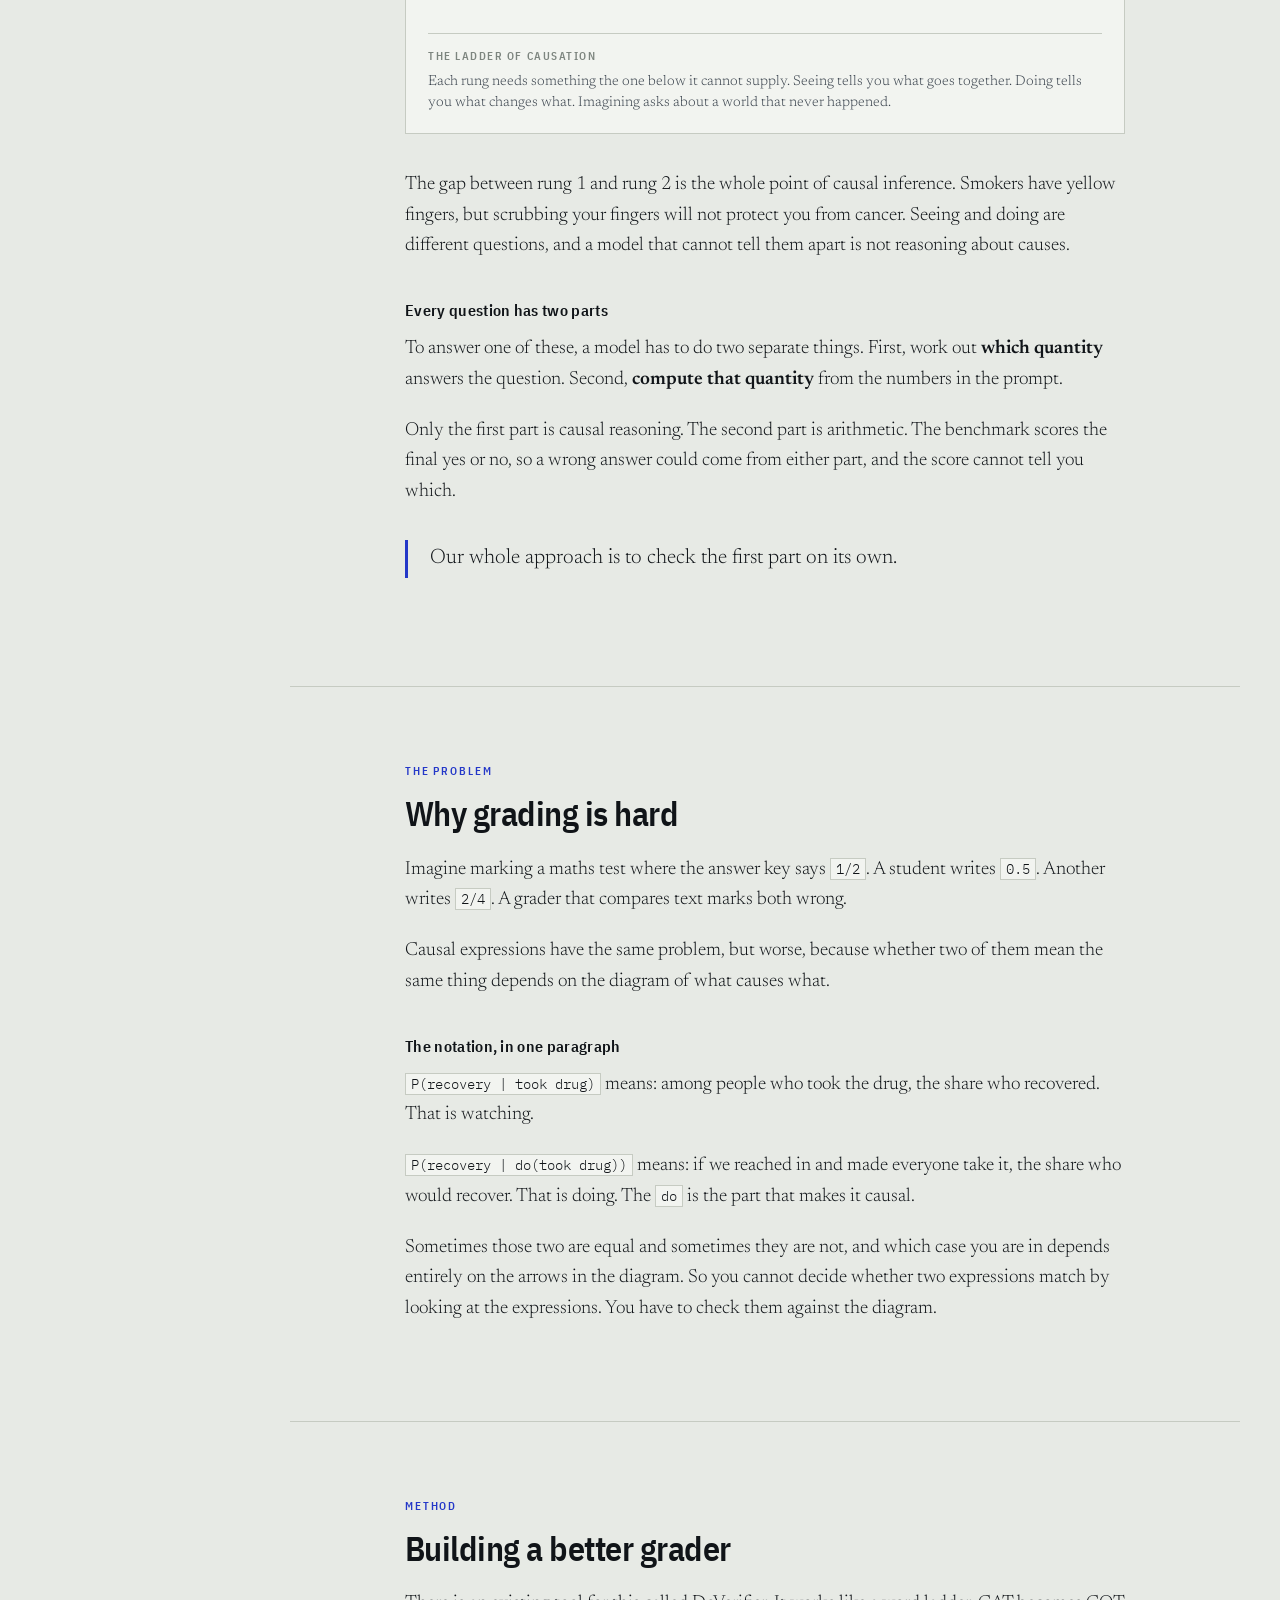
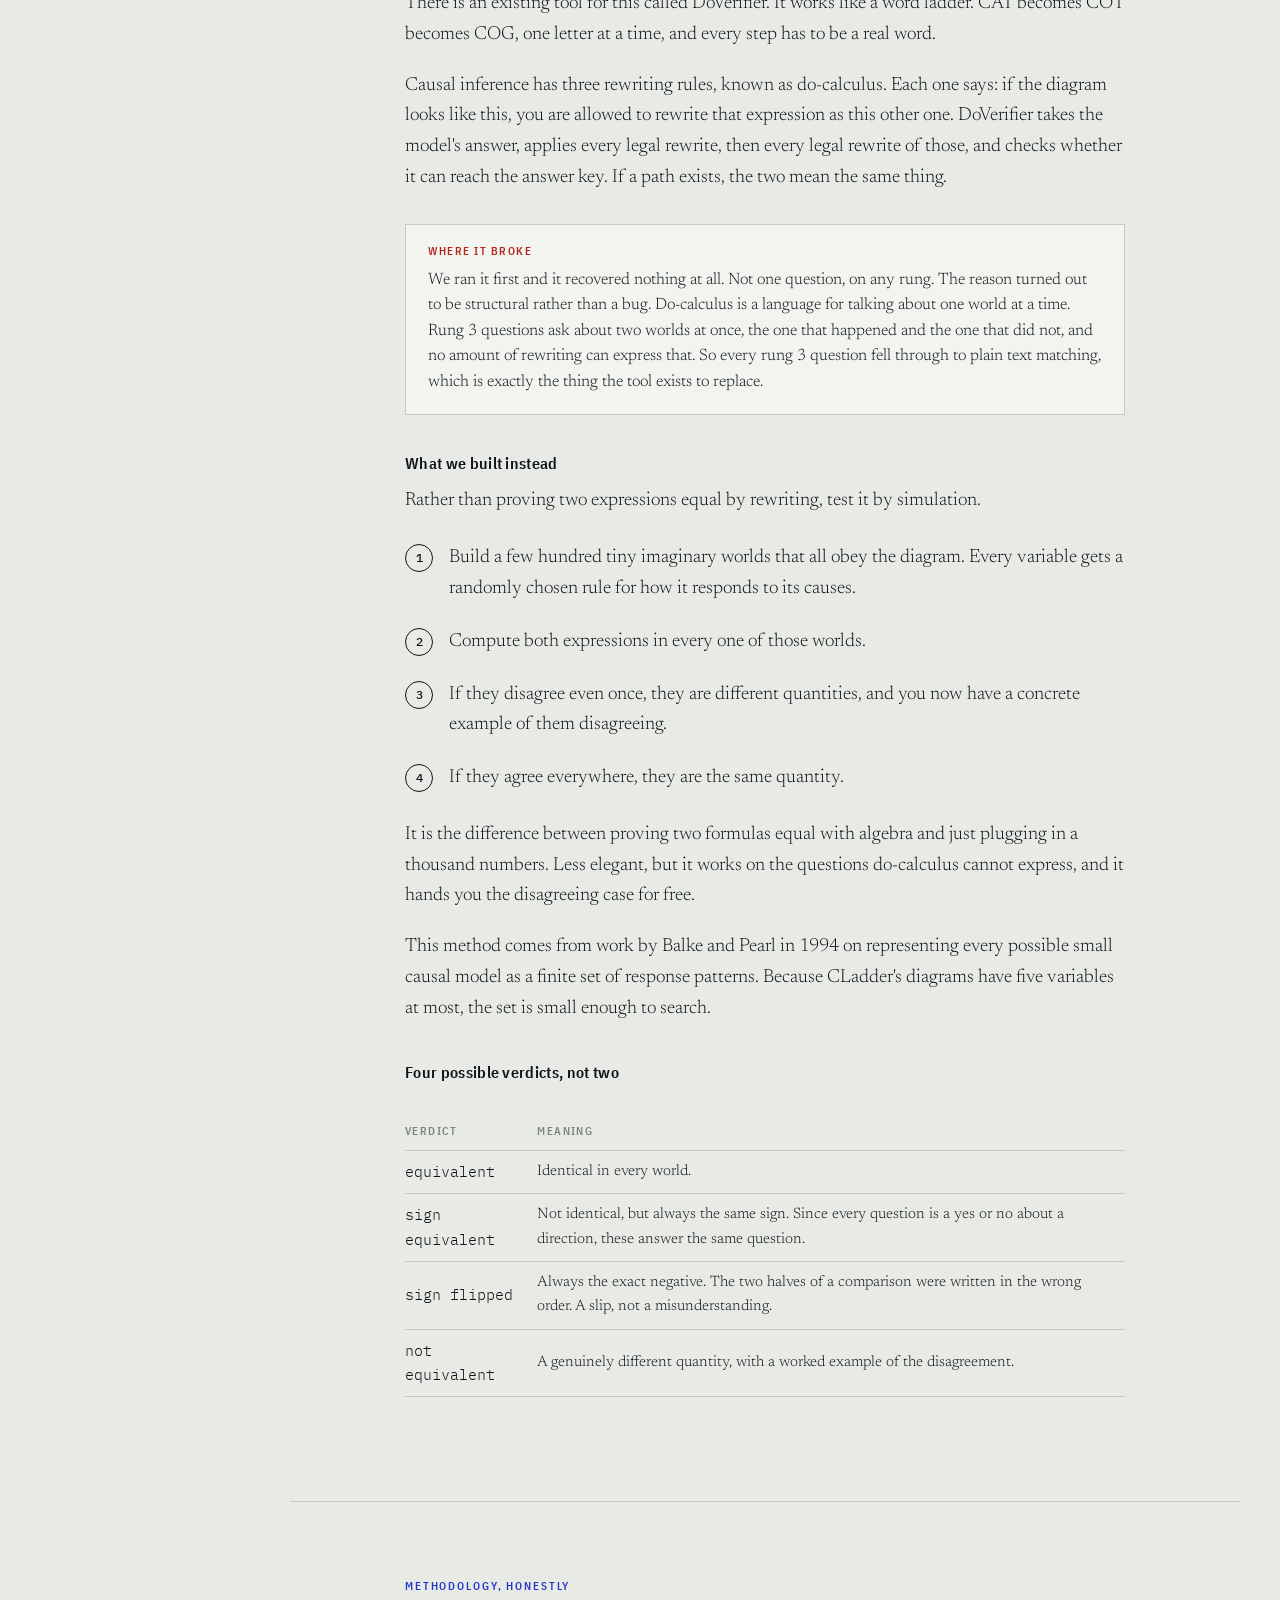
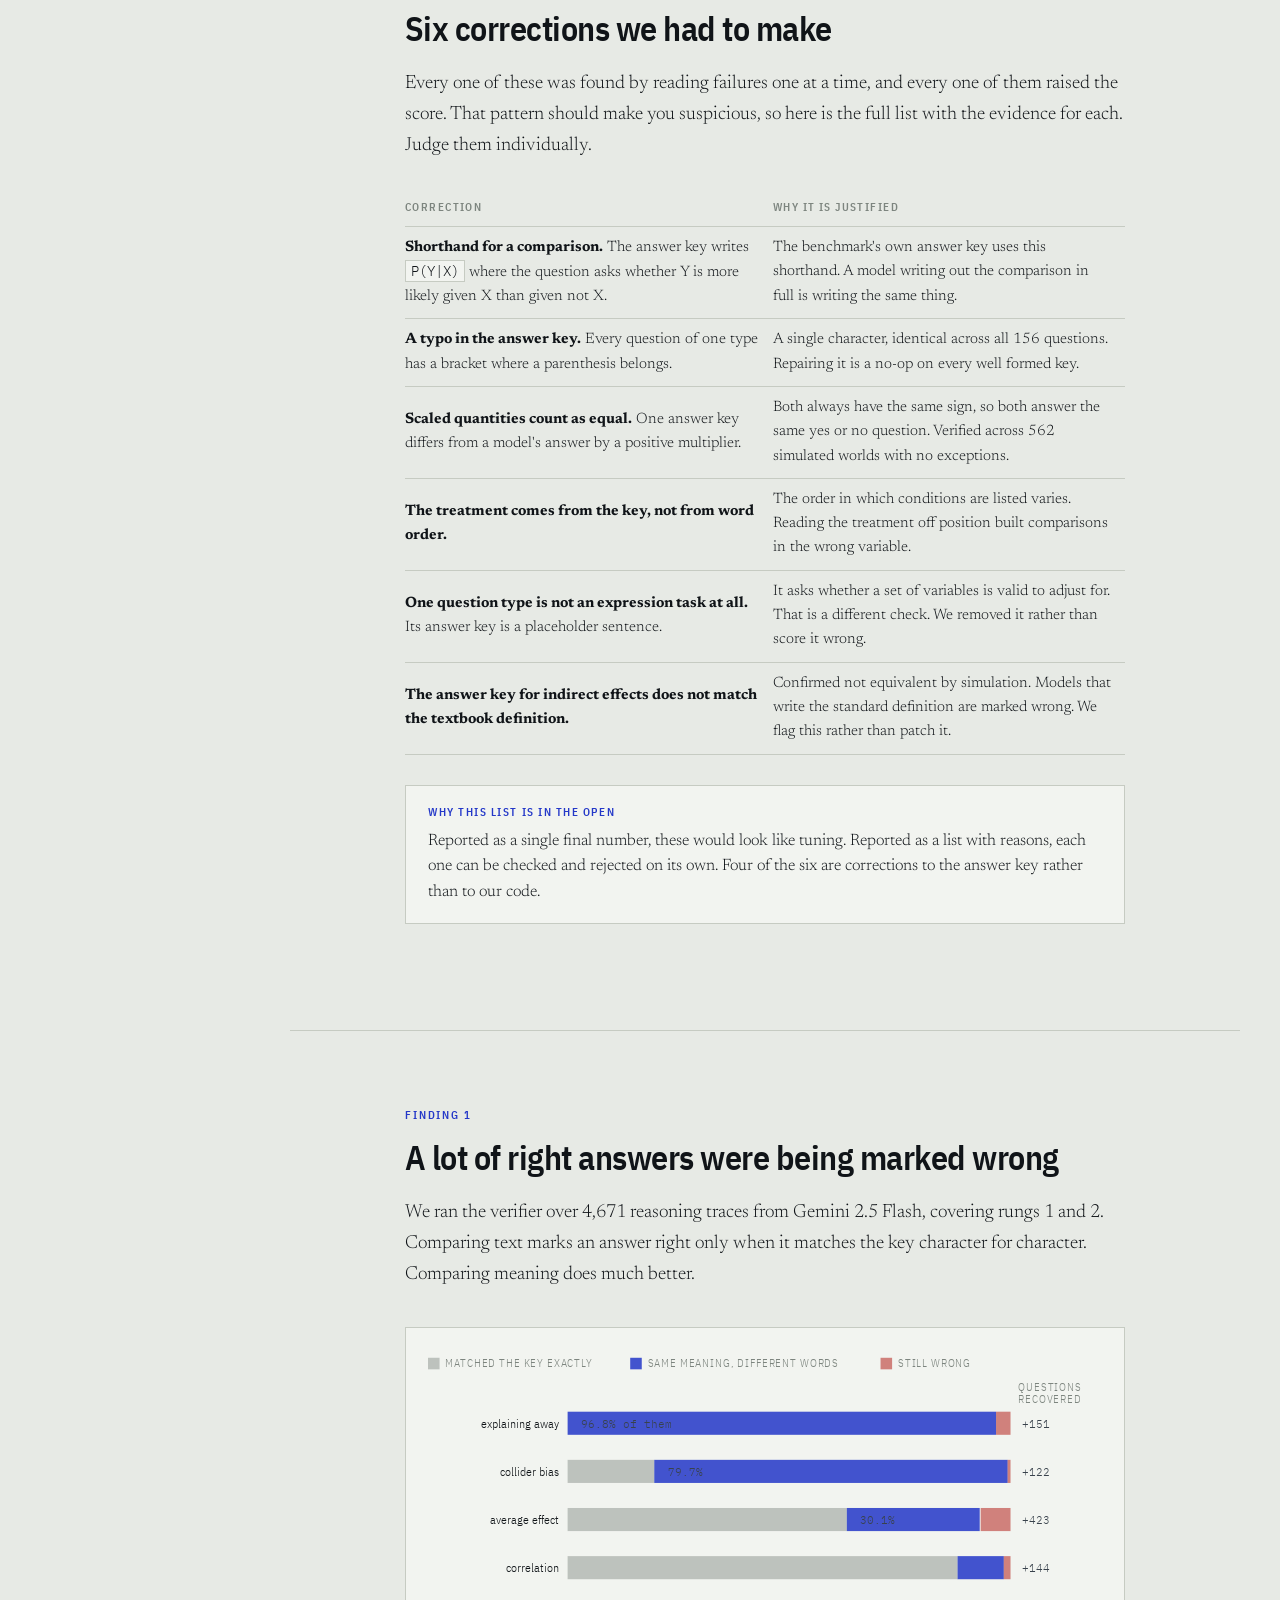
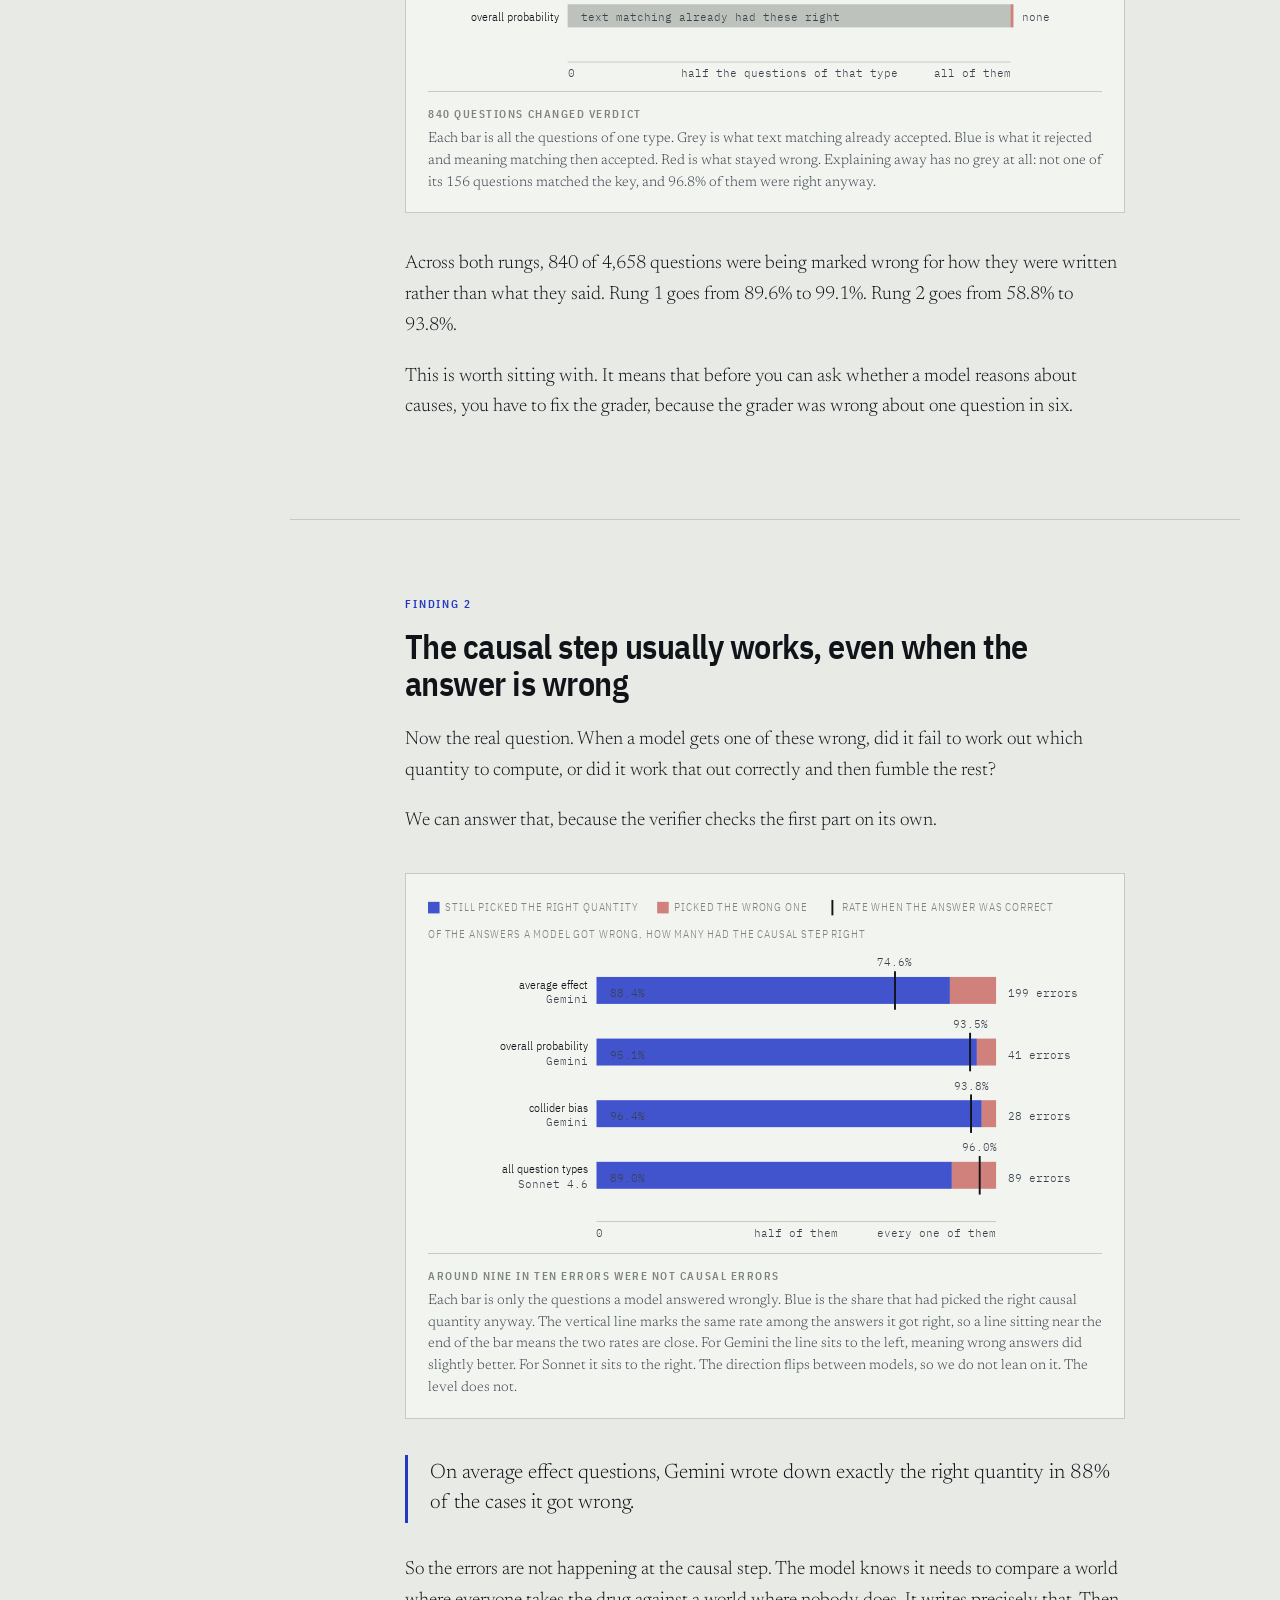
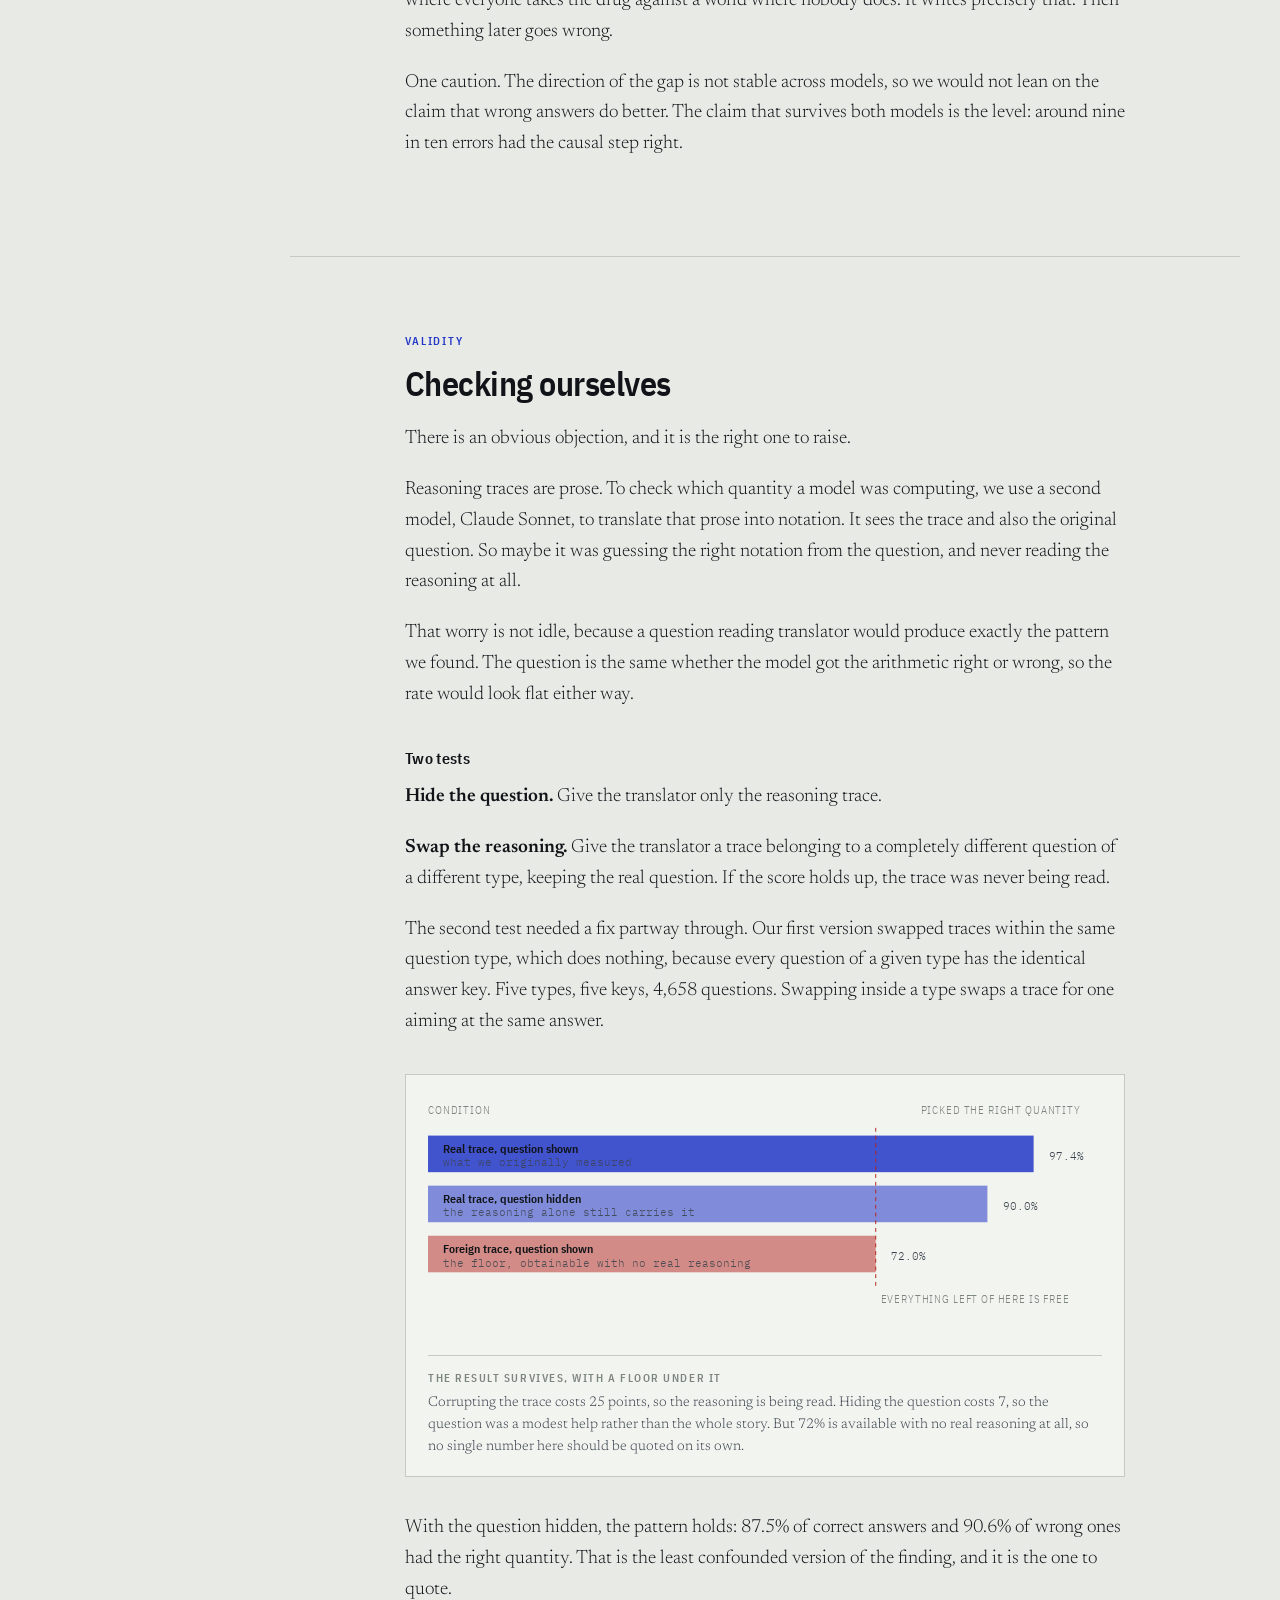
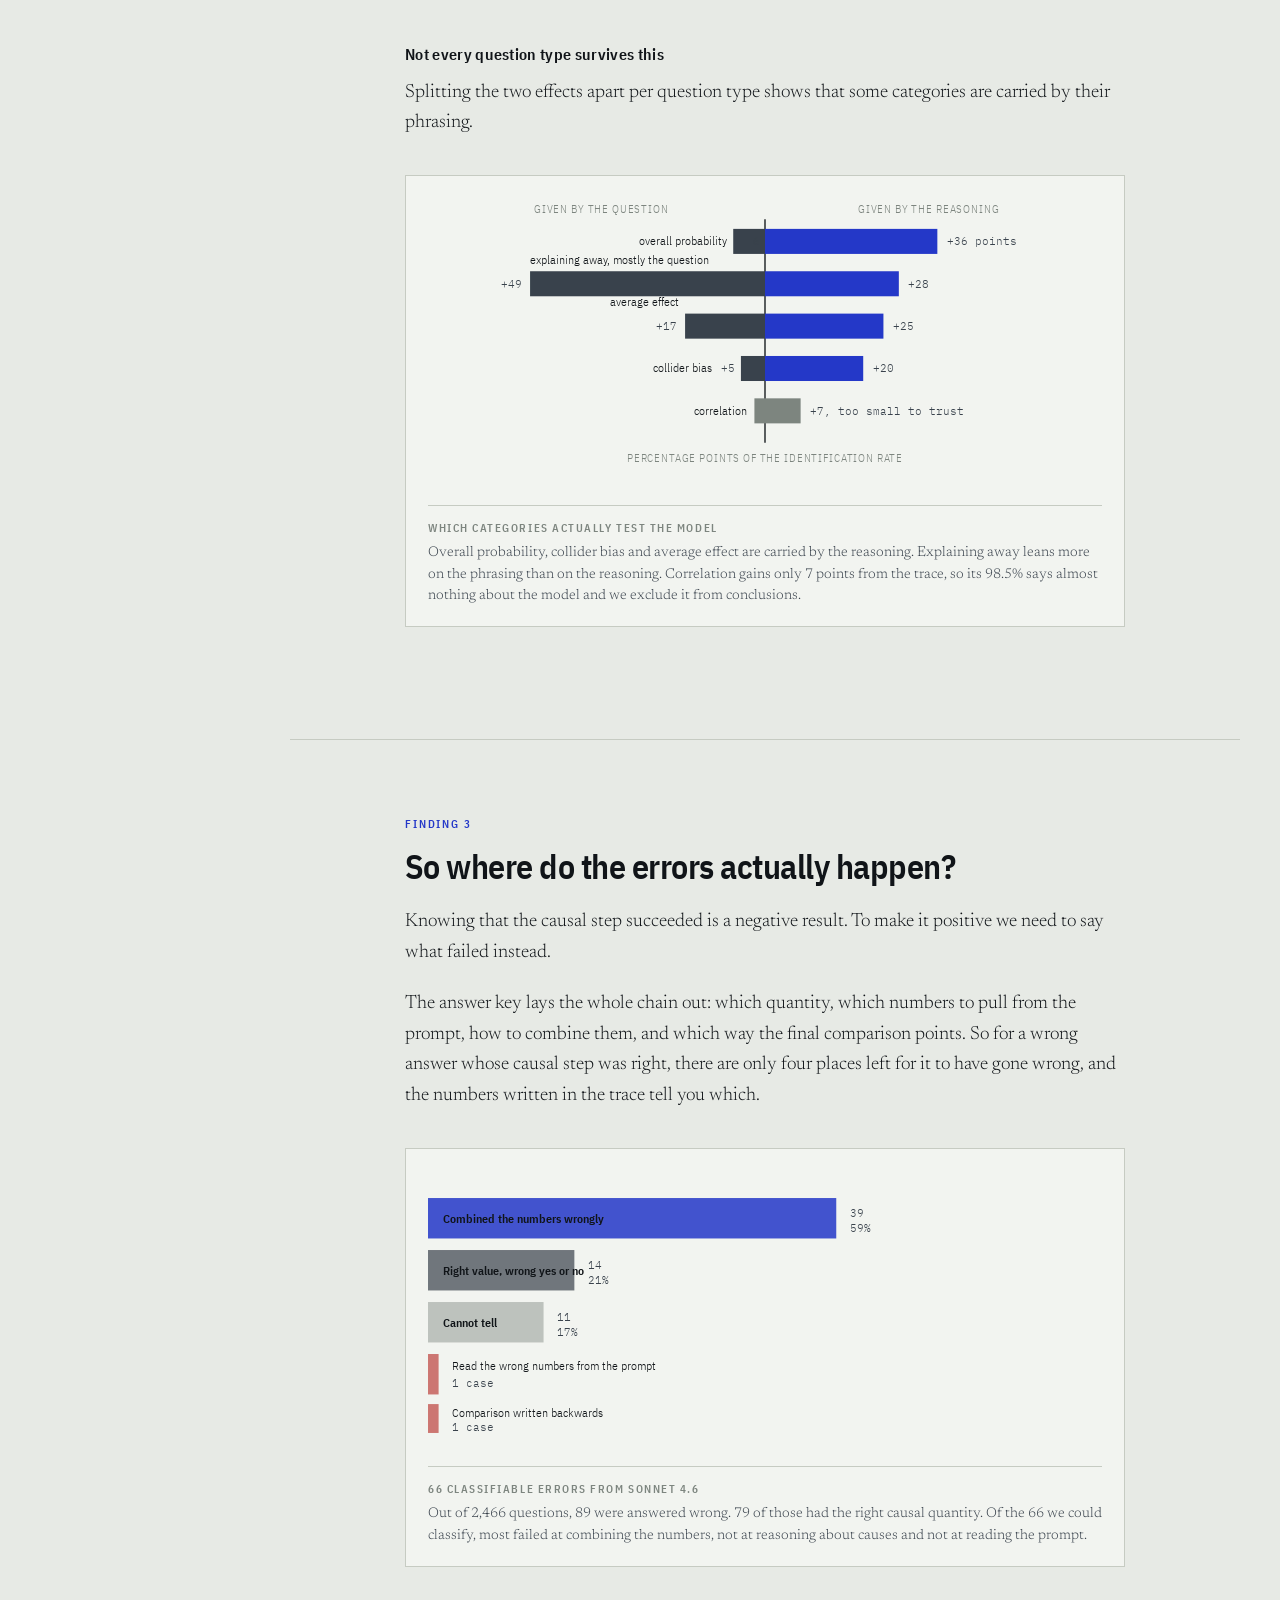
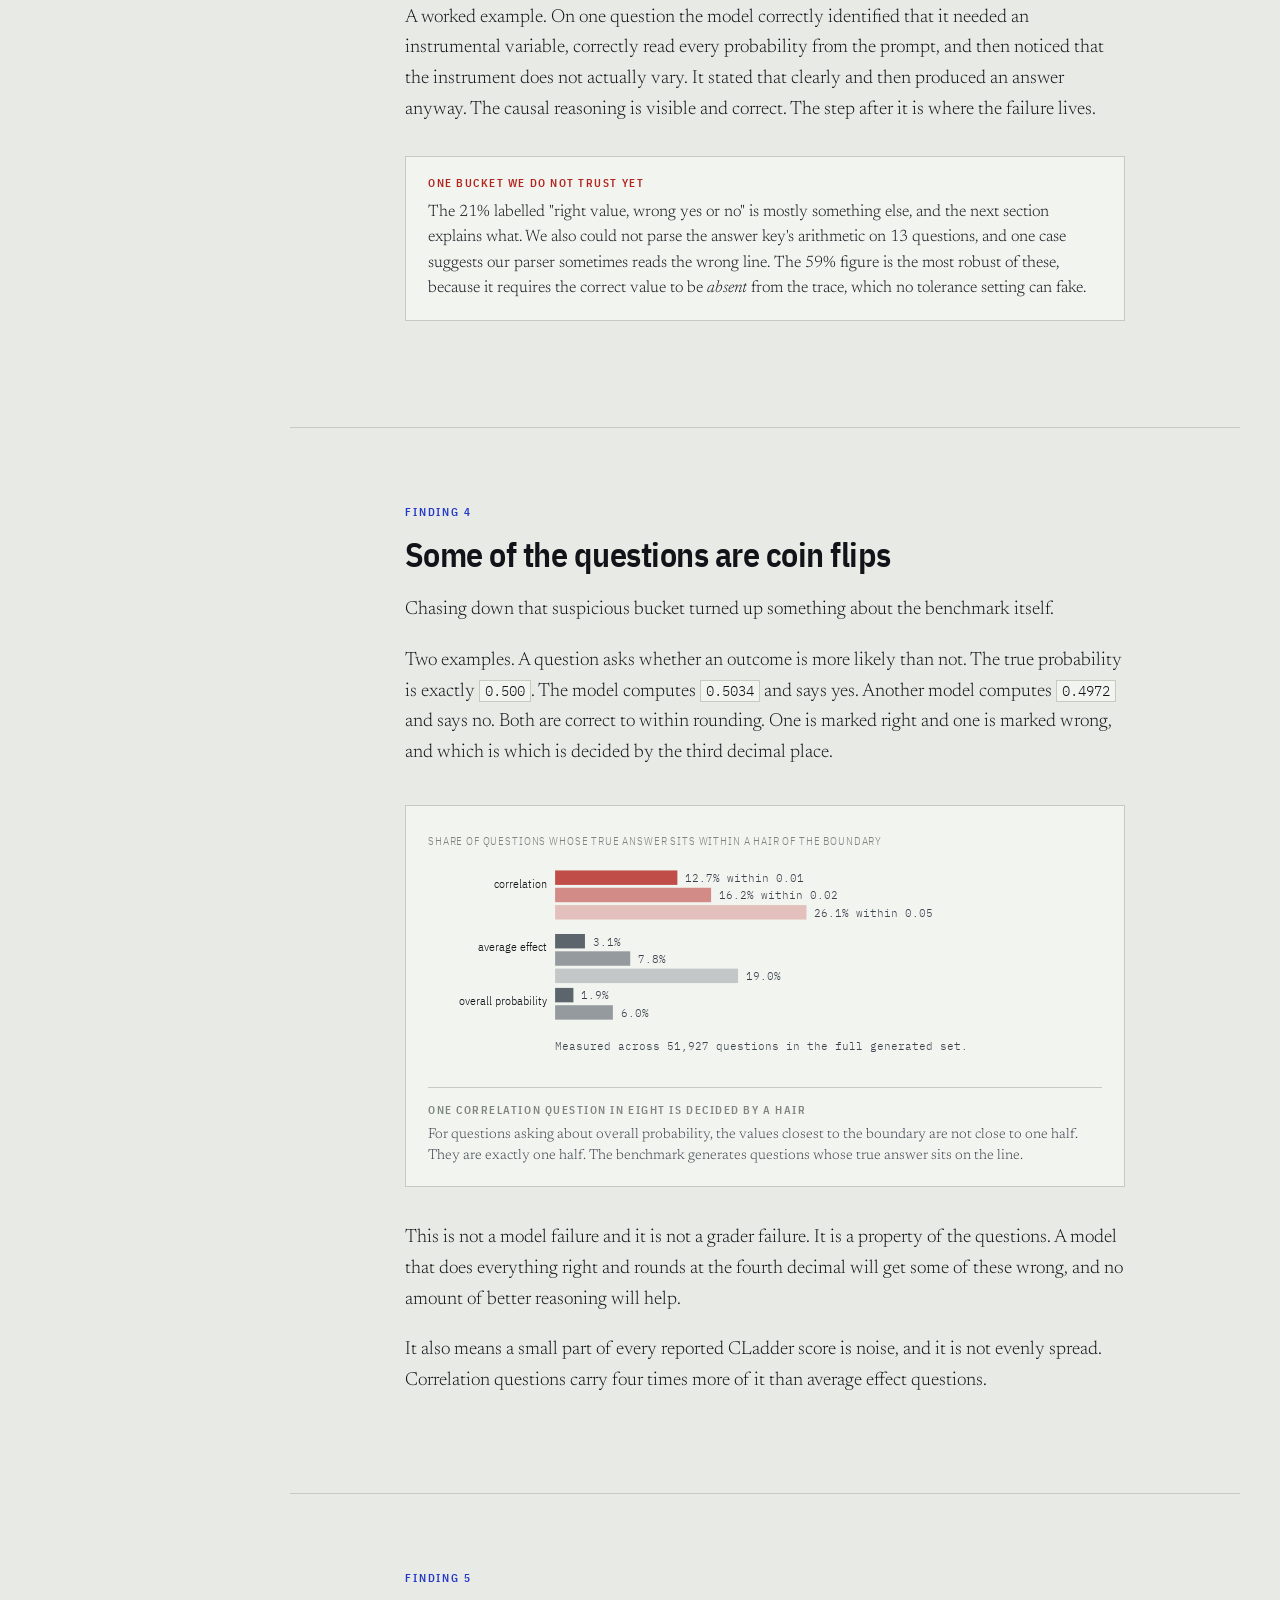
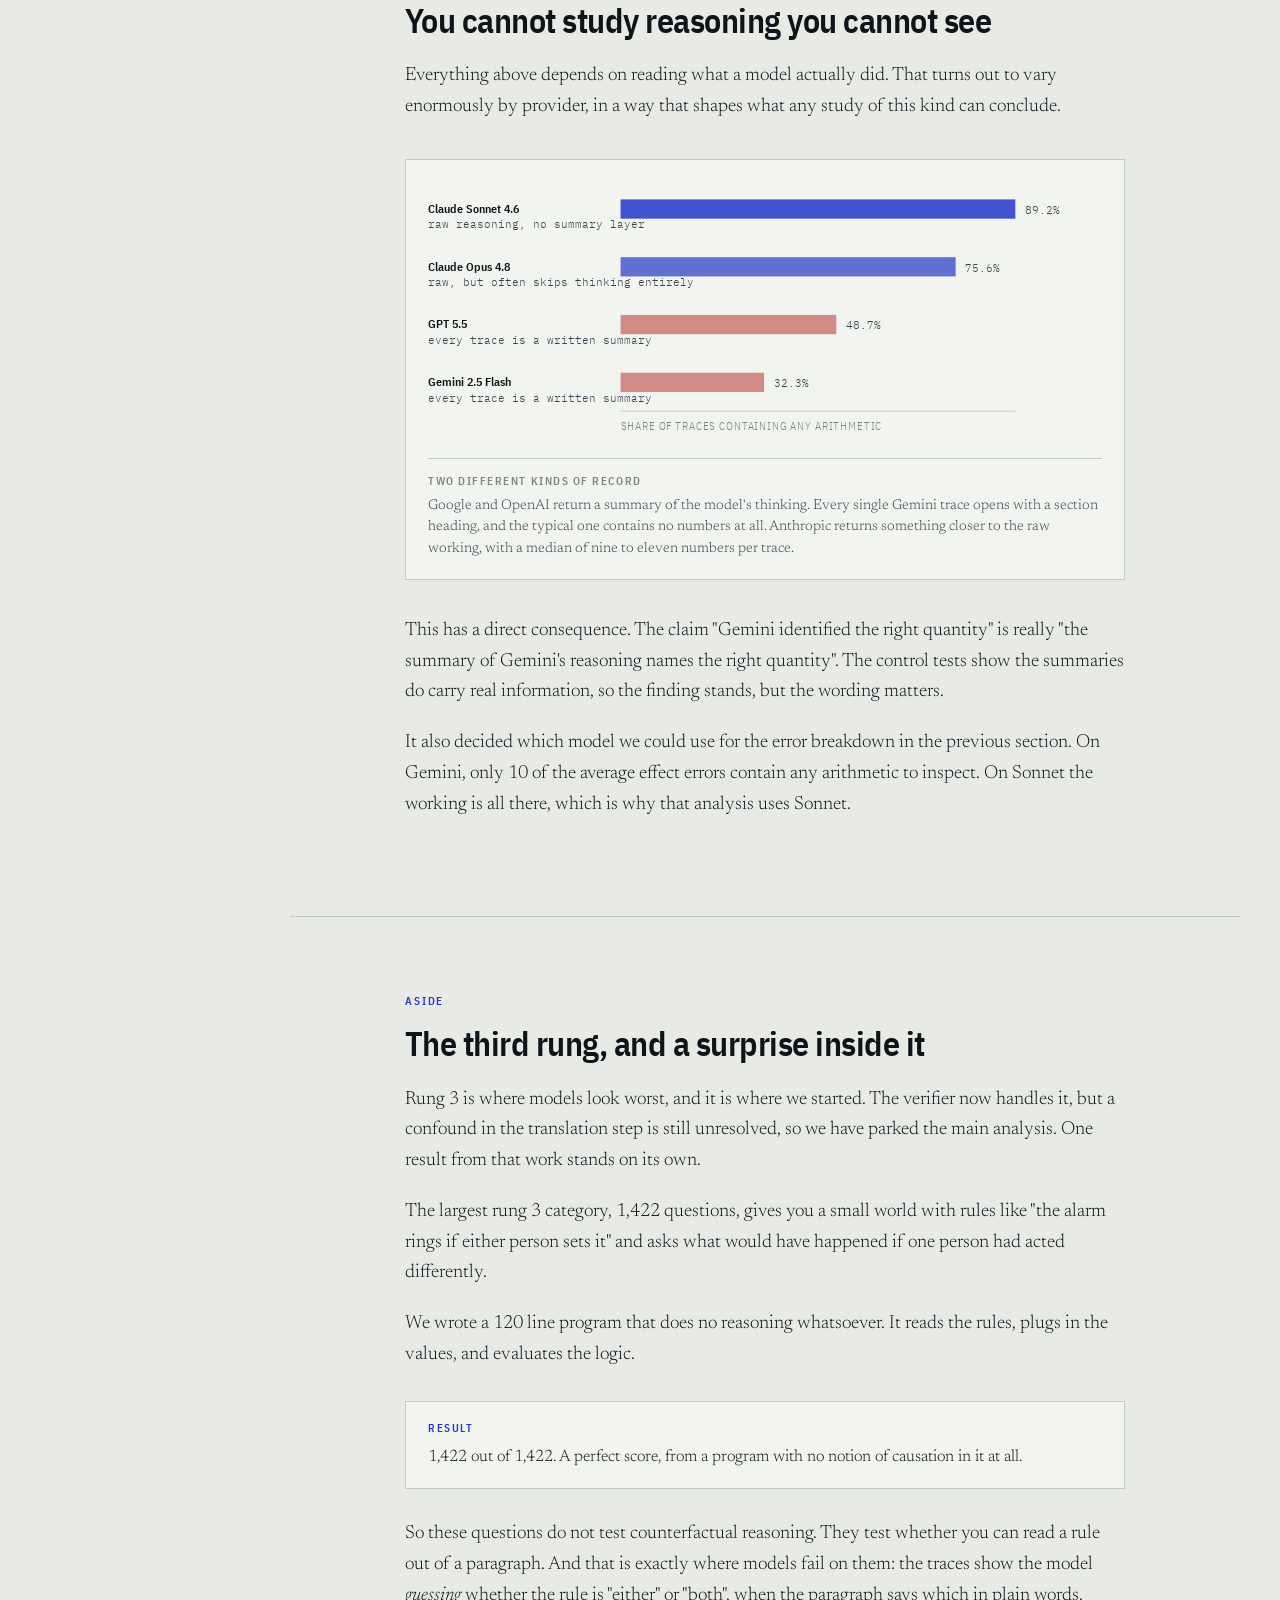
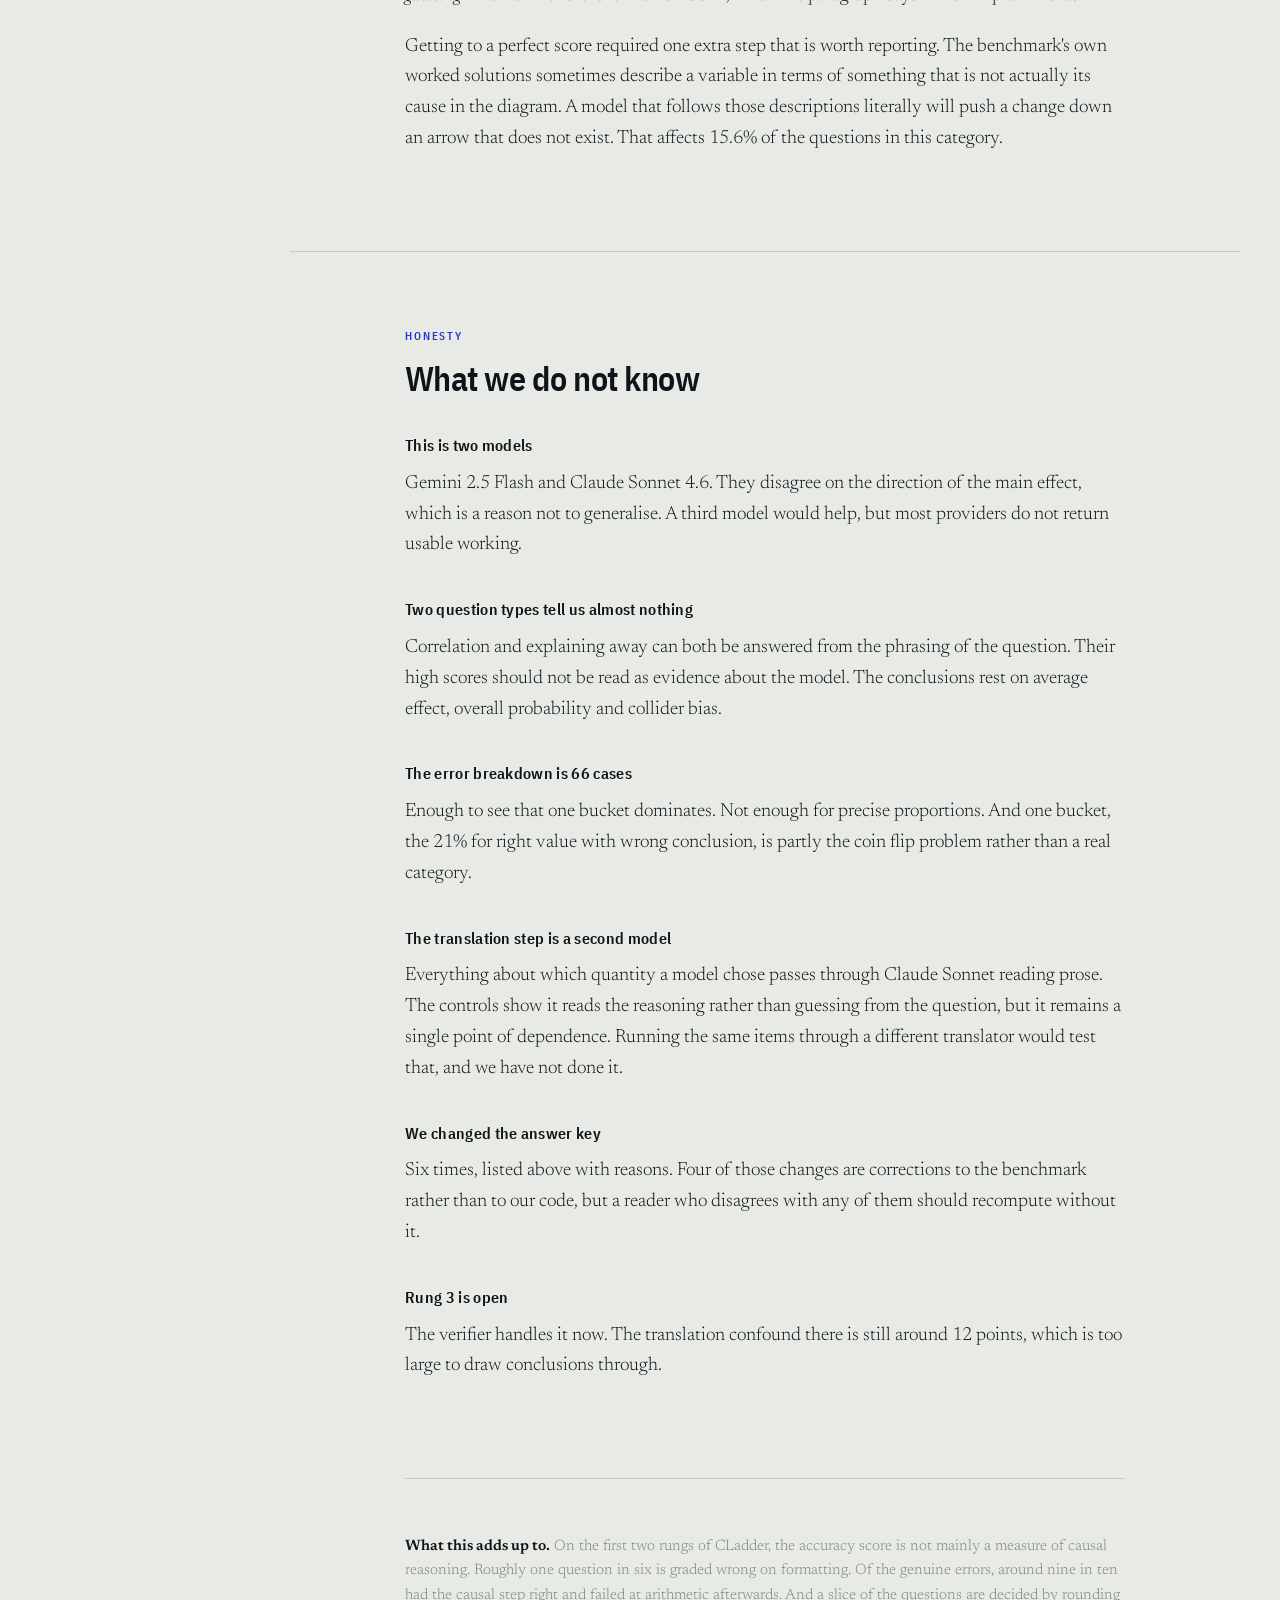
==== commit 114faee2: "Update index.html" ====
--- a/index.html
+++ b/index.html
@@ -396,40 +396,65 @@
   <p>We can answer that, because the verifier checks the first part on its own.</p>
 
   <figure>
-    <svg viewBox="0 0 700 352" role="img" aria-label="Estimand identification when correct versus wrong">
-      <line x1="120" y1="288" x2="520" y2="288" class="s-axis"/>
-      <line x1="120" y1="40" x2="120" y2="288" class="s-axis"/>
-      <line x1="120" y1="288" x2="520" y2="40" stroke="var(--muted)" stroke-width="1" stroke-dasharray="5 4"/>
-      <text x="140" y="64" class="s-mut" fill="var(--blue)">above this line, wrong answers picked</text>
-      <text x="140" y="79" class="s-mut" fill="var(--blue)">the right quantity more often</text>
-
-      <circle cx="181" cy="136" r="17" fill="var(--blue)" opacity=".8"/>
-      <text x="206" y="132" class="s-lab">average effect, Gemini</text>
-      <text x="206" y="148" class="s-num" fill="var(--muted)">74.6% vs 88.4%, 199 errors</text>
-
-      <path d="M447 66 L472 50" stroke="var(--muted)" stroke-width="1" fill="none"/>
-      <circle cx="437" cy="70" r="9" fill="var(--blue)" opacity=".8"/>
-      <text x="478" y="42" class="s-lab">collider bias</text>
-      <text x="478" y="57" class="s-num" fill="var(--muted)">93.8 vs 96.4</text>
-
-      <path d="M442 88 L472 110" stroke="var(--muted)" stroke-width="1" fill="none"/>
-      <circle cx="433" cy="81" r="10" fill="var(--blue)" opacity=".8"/>
-      <text x="478" y="106" class="s-lab">overall probability</text>
-      <text x="478" y="121" class="s-num" fill="var(--muted)">93.5 vs 95.1</text>
-
-      <circle cx="467" cy="131" r="12" fill="none" stroke="var(--ink)" stroke-width="2"/>
-      <text x="486" y="162" class="s-lab">Sonnet 4.6, all types</text>
-      <text x="486" y="177" class="s-num" fill="var(--muted)">96% vs 89%, below the line</text>
-
+    <svg viewBox="0 0 700 352" role="img" aria-label="Share of wrong answers that still picked the right causal quantity">
+      <g>
+        <rect x="0" y="4" width="12" height="12" fill="var(--blue)" opacity=".85"/>
+        <text x="18" y="14" class="s-mut">still picked the right quantity</text>
+        <rect x="238" y="4" width="12" height="12" fill="var(--red)" opacity=".55"/>
+        <text x="256" y="14" class="s-mut">picked the wrong one</text>
+        <path d="M420 2 L420 18" stroke="var(--ink)" stroke-width="2"/>
+        <text x="430" y="14" class="s-mut">rate when the answer was correct</text>
+      </g>
+      <text x="0" y="42" class="s-mut">of the answers a model got WRONG, how many had the causal step right</text>
+
+      <g>
+        <text x="166" y="94" class="s-lab" text-anchor="end">average effect</text>
+        <text x="166" y="109" class="s-num" fill="var(--muted)" text-anchor="end">Gemini</text>
+        <rect x="175" y="82" width="367" height="28" fill="var(--blue)" opacity=".85"/>
+        <rect x="542" y="82" width="48" height="28" fill="var(--red)" opacity=".55"/>
+        <text x="189" y="103" class="s-num" fill="#fff" font-size="13">88.4%</text>
+        <path d="M485 76 L485 116" stroke="var(--ink)" stroke-width="2"/>
+        <text x="485" y="71" class="s-num" fill="var(--ink)" text-anchor="middle">74.6%</text>
+        <text x="602" y="103" class="s-num" fill="var(--muted)">199 errors</text>
+      </g>
+      <g>
+        <text x="166" y="158" class="s-lab" text-anchor="end">overall probability</text>
+        <text x="166" y="173" class="s-num" fill="var(--muted)" text-anchor="end">Gemini</text>
+        <rect x="175" y="146" width="395" height="28" fill="var(--blue)" opacity=".85"/>
+        <rect x="570" y="146" width="20" height="28" fill="var(--red)" opacity=".55"/>
+        <text x="189" y="167" class="s-num" fill="#fff" font-size="13">95.1%</text>
+        <path d="M563 140 L563 180" stroke="var(--ink)" stroke-width="2"/>
+        <text x="563" y="135" class="s-num" fill="var(--ink)" text-anchor="middle">93.5%</text>
+        <text x="602" y="167" class="s-num" fill="var(--muted)">41 errors</text>
+      </g>
+      <g>
+        <text x="166" y="222" class="s-lab" text-anchor="end">collider bias</text>
+        <text x="166" y="237" class="s-num" fill="var(--muted)" text-anchor="end">Gemini</text>
+        <rect x="175" y="210" width="400" height="28" fill="var(--blue)" opacity=".85"/>
+        <rect x="575" y="210" width="15" height="28" fill="var(--red)" opacity=".55"/>
+        <text x="189" y="231" class="s-num" fill="#fff" font-size="13">96.4%</text>
+        <path d="M564 204 L564 244" stroke="var(--ink)" stroke-width="2"/>
+        <text x="564" y="199" class="s-num" fill="var(--ink)" text-anchor="middle">93.8%</text>
+        <text x="602" y="231" class="s-num" fill="var(--muted)">28 errors</text>
+      </g>
+      <g>
+        <text x="166" y="286" class="s-lab" text-anchor="end">all question types</text>
+        <text x="166" y="301" class="s-num" fill="var(--muted)" text-anchor="end">Sonnet 4.6</text>
+        <rect x="175" y="274" width="369" height="28" fill="var(--blue)" opacity=".85"/>
+        <rect x="544" y="274" width="46" height="28" fill="var(--red)" opacity=".55"/>
+        <text x="189" y="295" class="s-num" fill="#fff" font-size="13">89.0%</text>
+        <path d="M573 268 L573 308" stroke="var(--ink)" stroke-width="2"/>
+        <text x="573" y="263" class="s-num" fill="var(--ink)" text-anchor="middle">96.0%</text>
+        <text x="602" y="295" class="s-num" fill="var(--muted)">89 errors</text>
+      </g>
+      <line x1="175" y1="336" x2="590" y2="336" class="s-axis"/>
       <g class="s-num" fill="var(--muted)">
-        <text x="120" y="308" text-anchor="middle">70%</text>
-        <text x="520" y="308" text-anchor="middle">100%</text>
-        <text x="110" y="44" text-anchor="end">100%</text>
-      </g>
-      <text x="320" y="332" class="s-lab" text-anchor="middle">picked the right quantity when the answer was CORRECT</text>
-      <text x="-164" y="16" transform="rotate(-90)" class="s-lab" text-anchor="middle">when the answer was WRONG</text>
+        <text x="175" y="352">0</text>
+        <text x="382" y="352" text-anchor="middle">half of them</text>
+        <text x="590" y="352" text-anchor="end">every one of them</text>
+      </g>
     </svg>
-    <figcaption><b>Two models, opposite directions</b>For Gemini, every question type sits above the line: wrong answers picked the right quantity slightly more often than right ones. For Sonnet the ordinary direction holds. What both share is the level, not the direction: roughly nine out of ten wrong answers had the right quantity.</figcaption>
+    <figcaption><b>Around nine in ten errors were not causal errors</b>Each bar is only the questions a model answered wrongly. Blue is the share that had picked the right causal quantity anyway. The vertical line marks the same rate among the answers it got right, so a line sitting near the end of the bar means the two rates are close. For Gemini the line sits to the left, meaning wrong answers did slightly better. For Sonnet it sits to the right. The direction flips between models, so we do not lean on it. The level does not.</figcaption>
   </figure>
 
   <p class="pull">On average effect questions, Gemini wrote down exactly the right quantity in 88% of the cases it got wrong.</p>
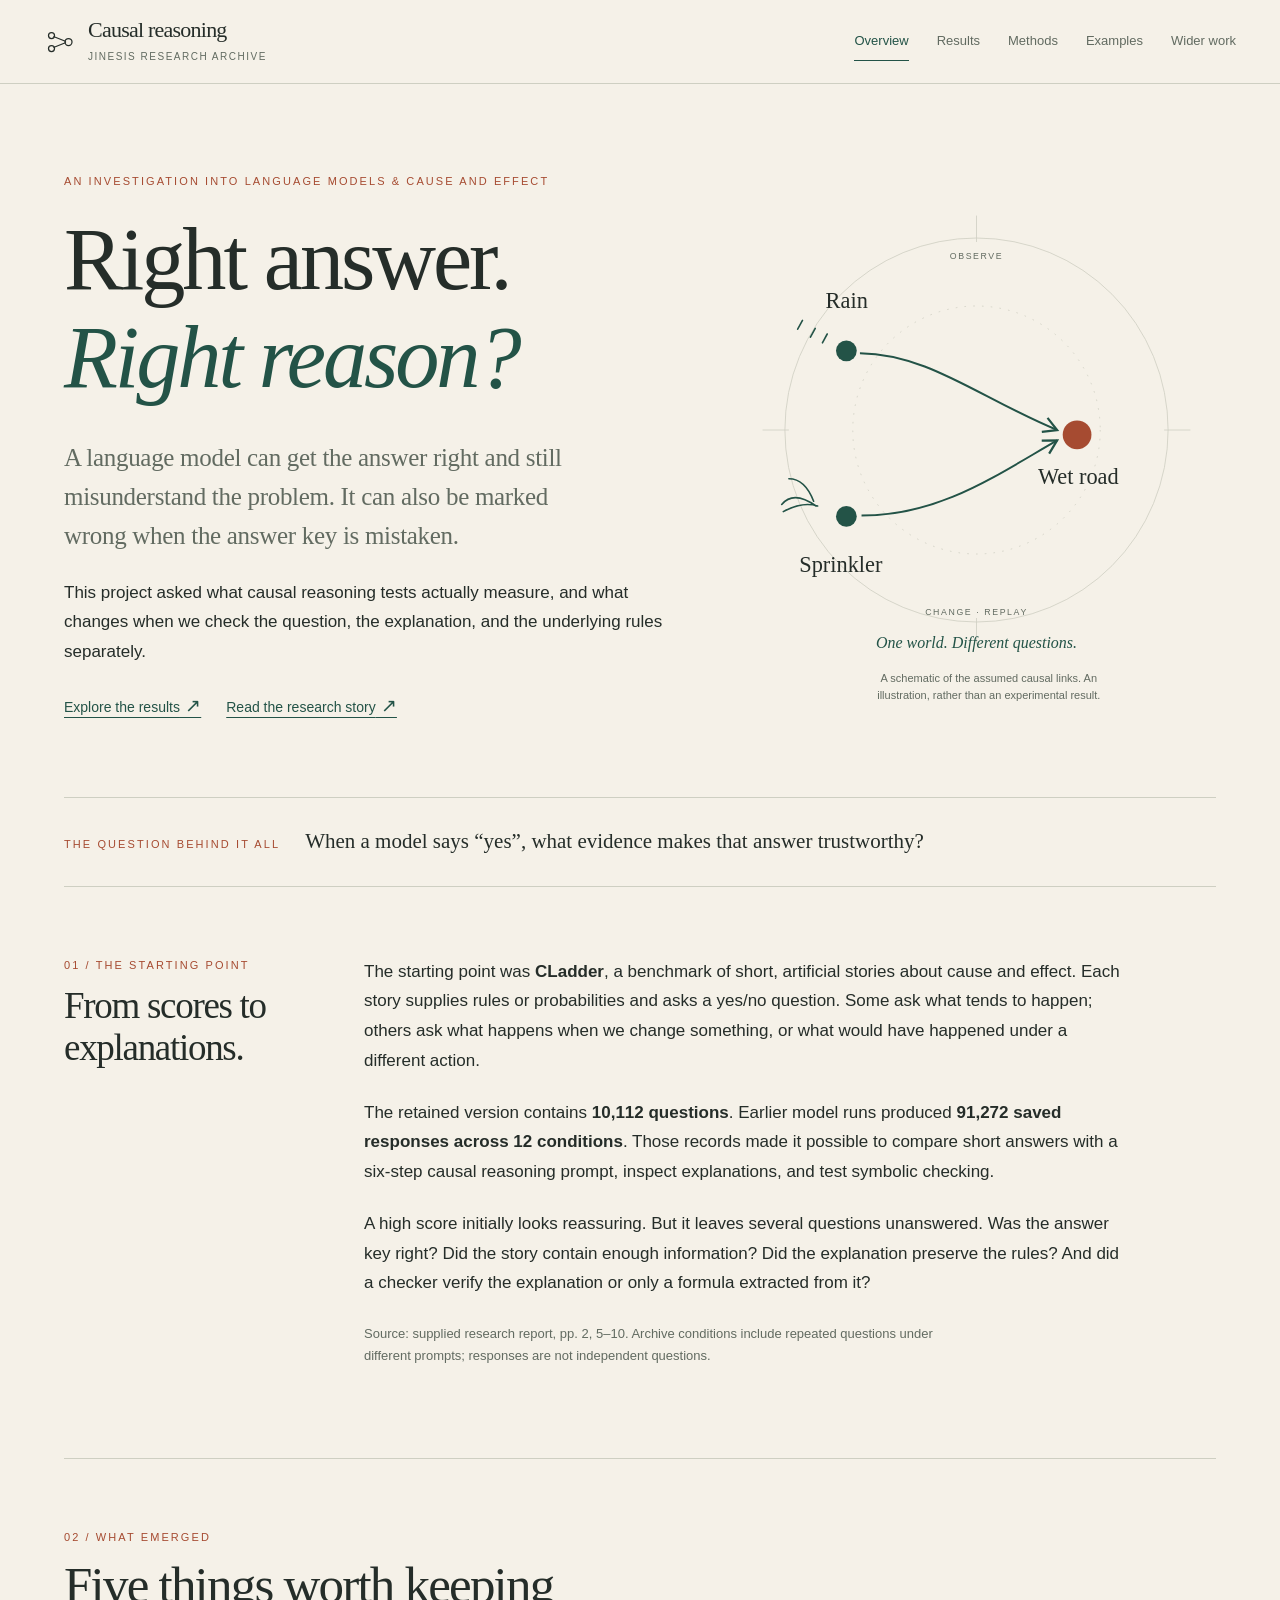
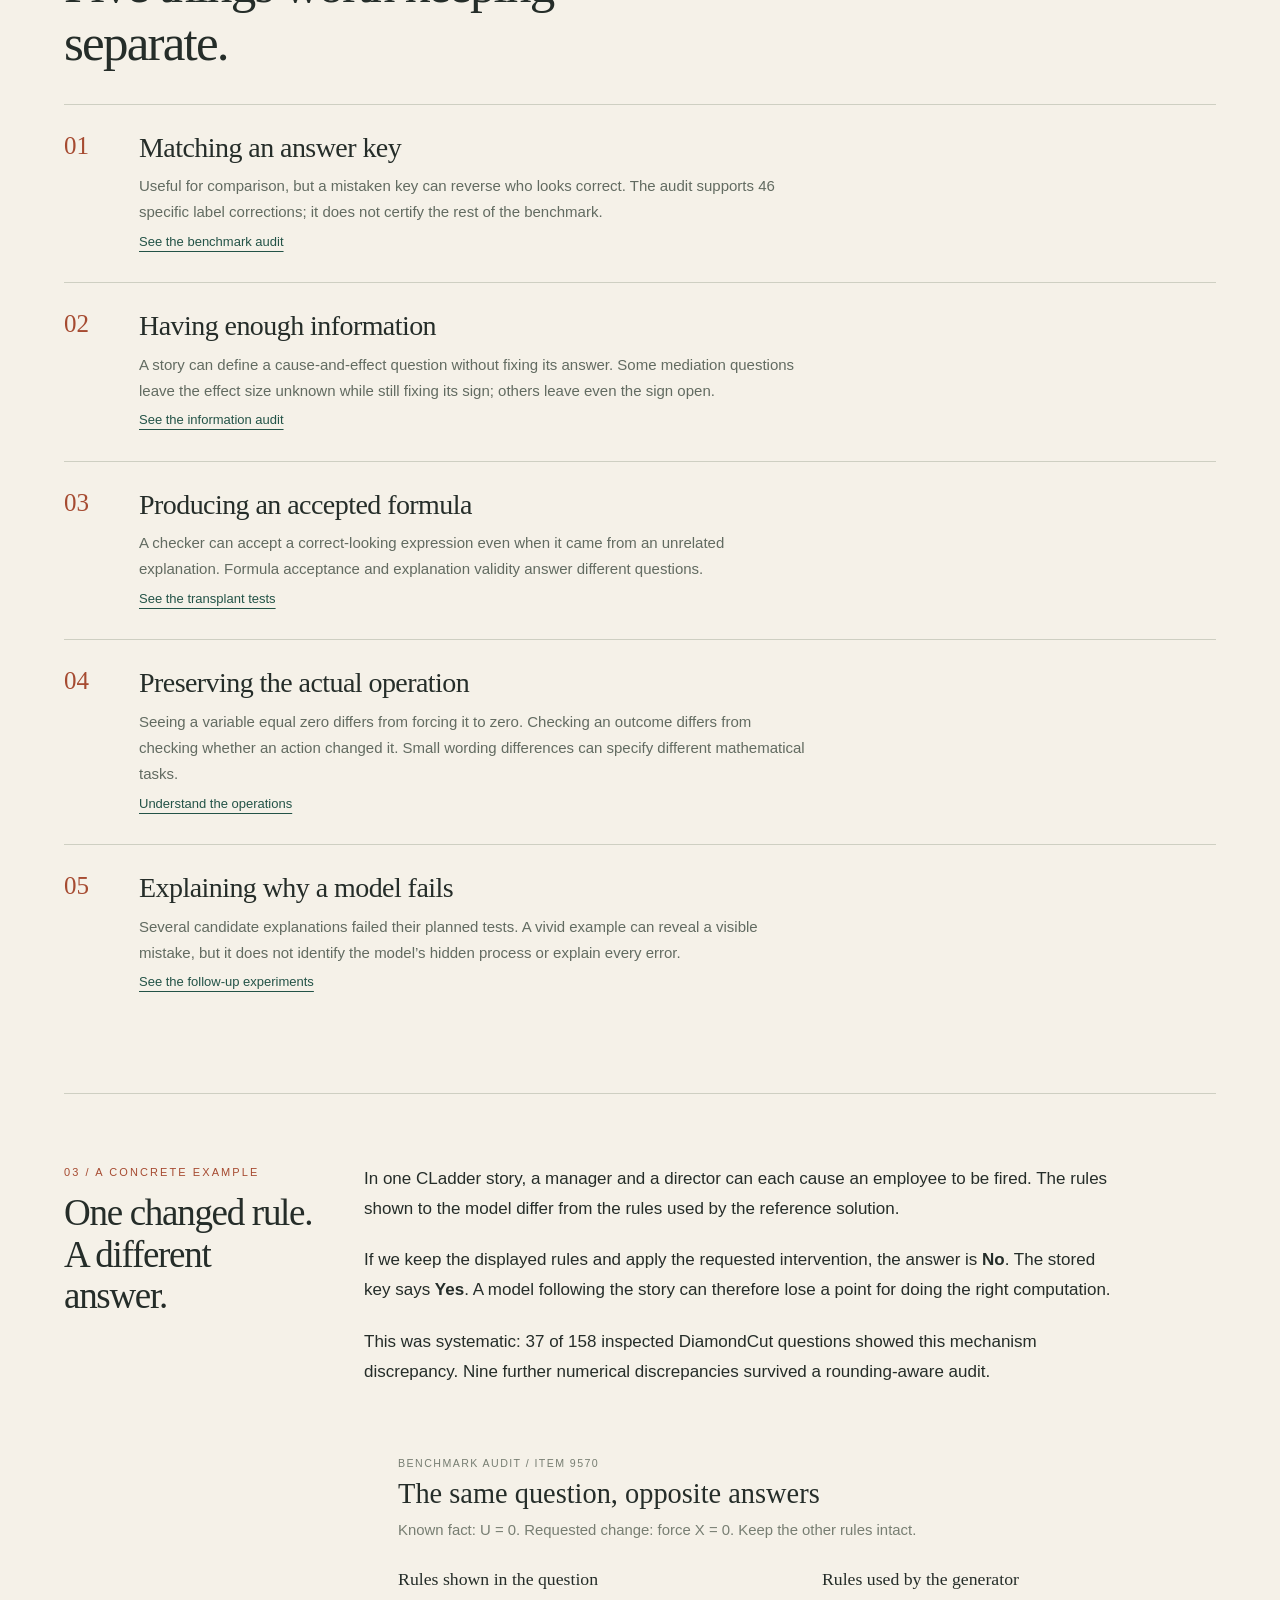
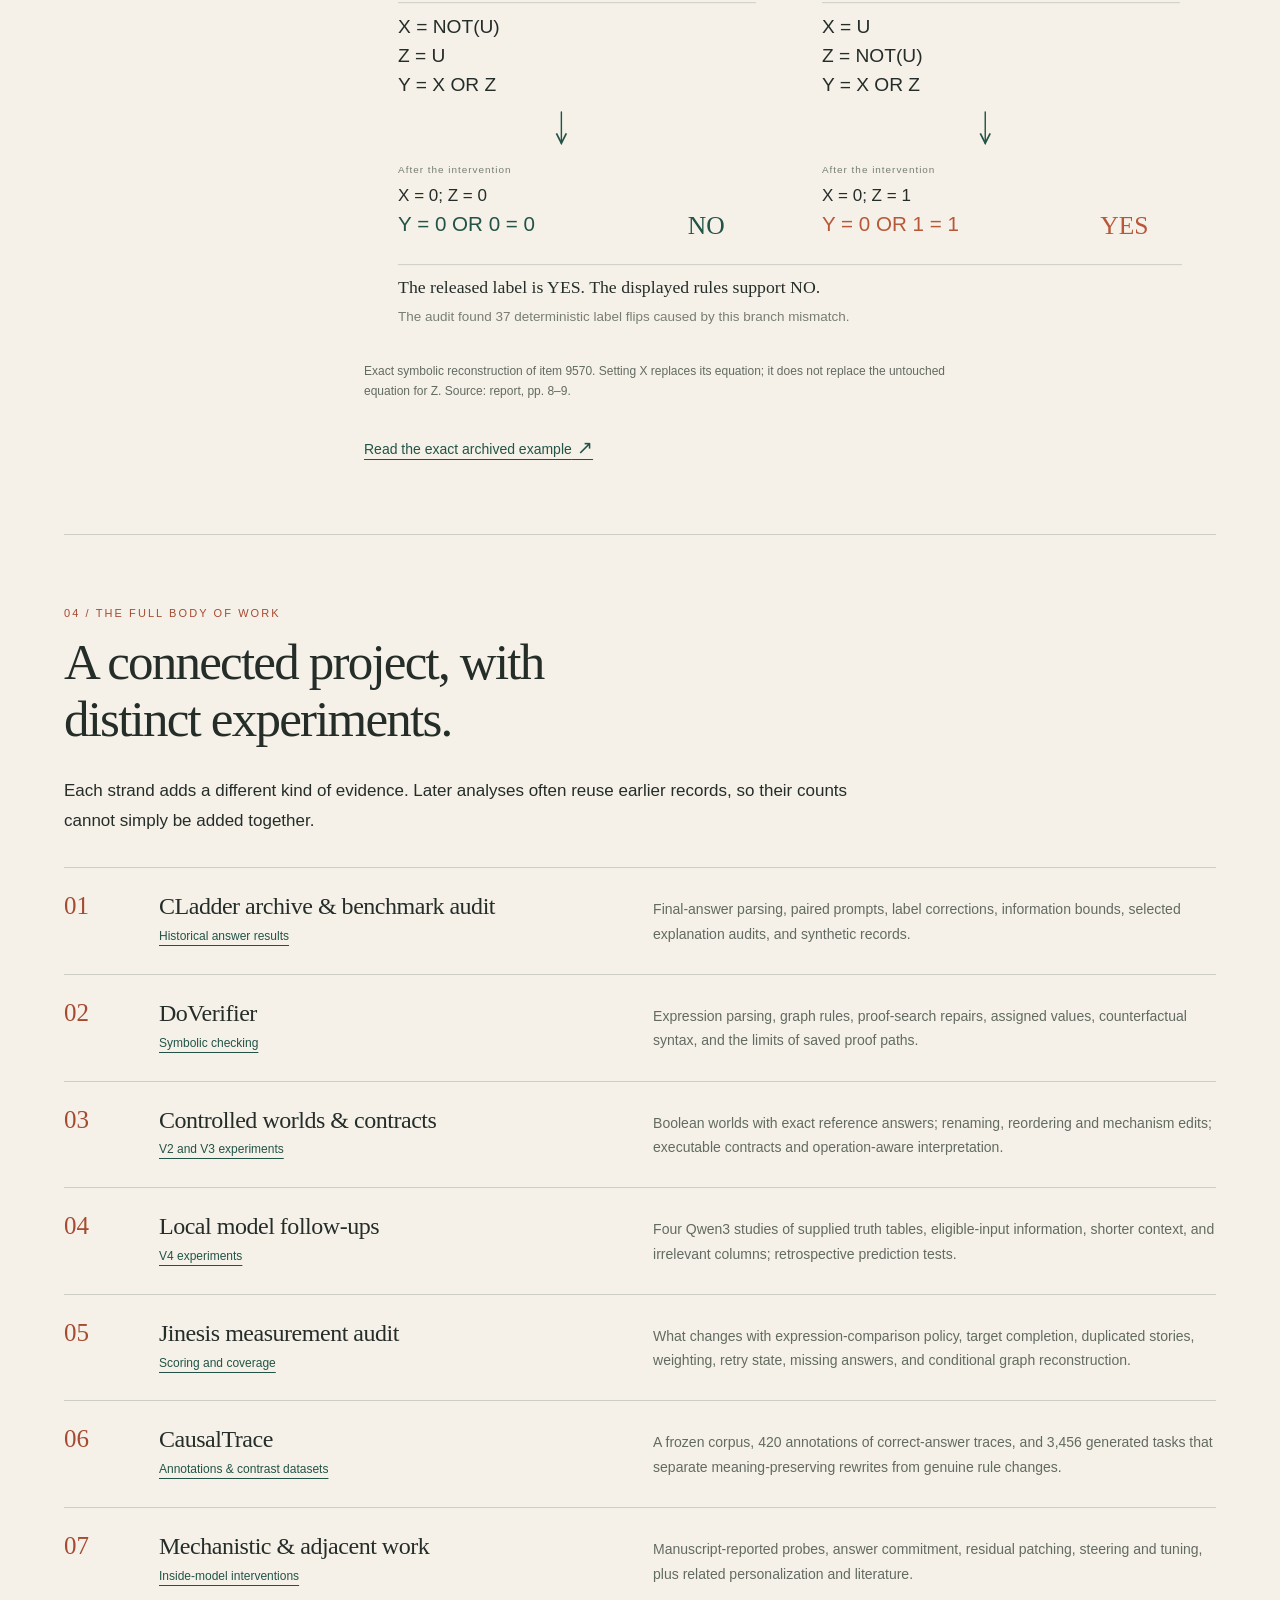
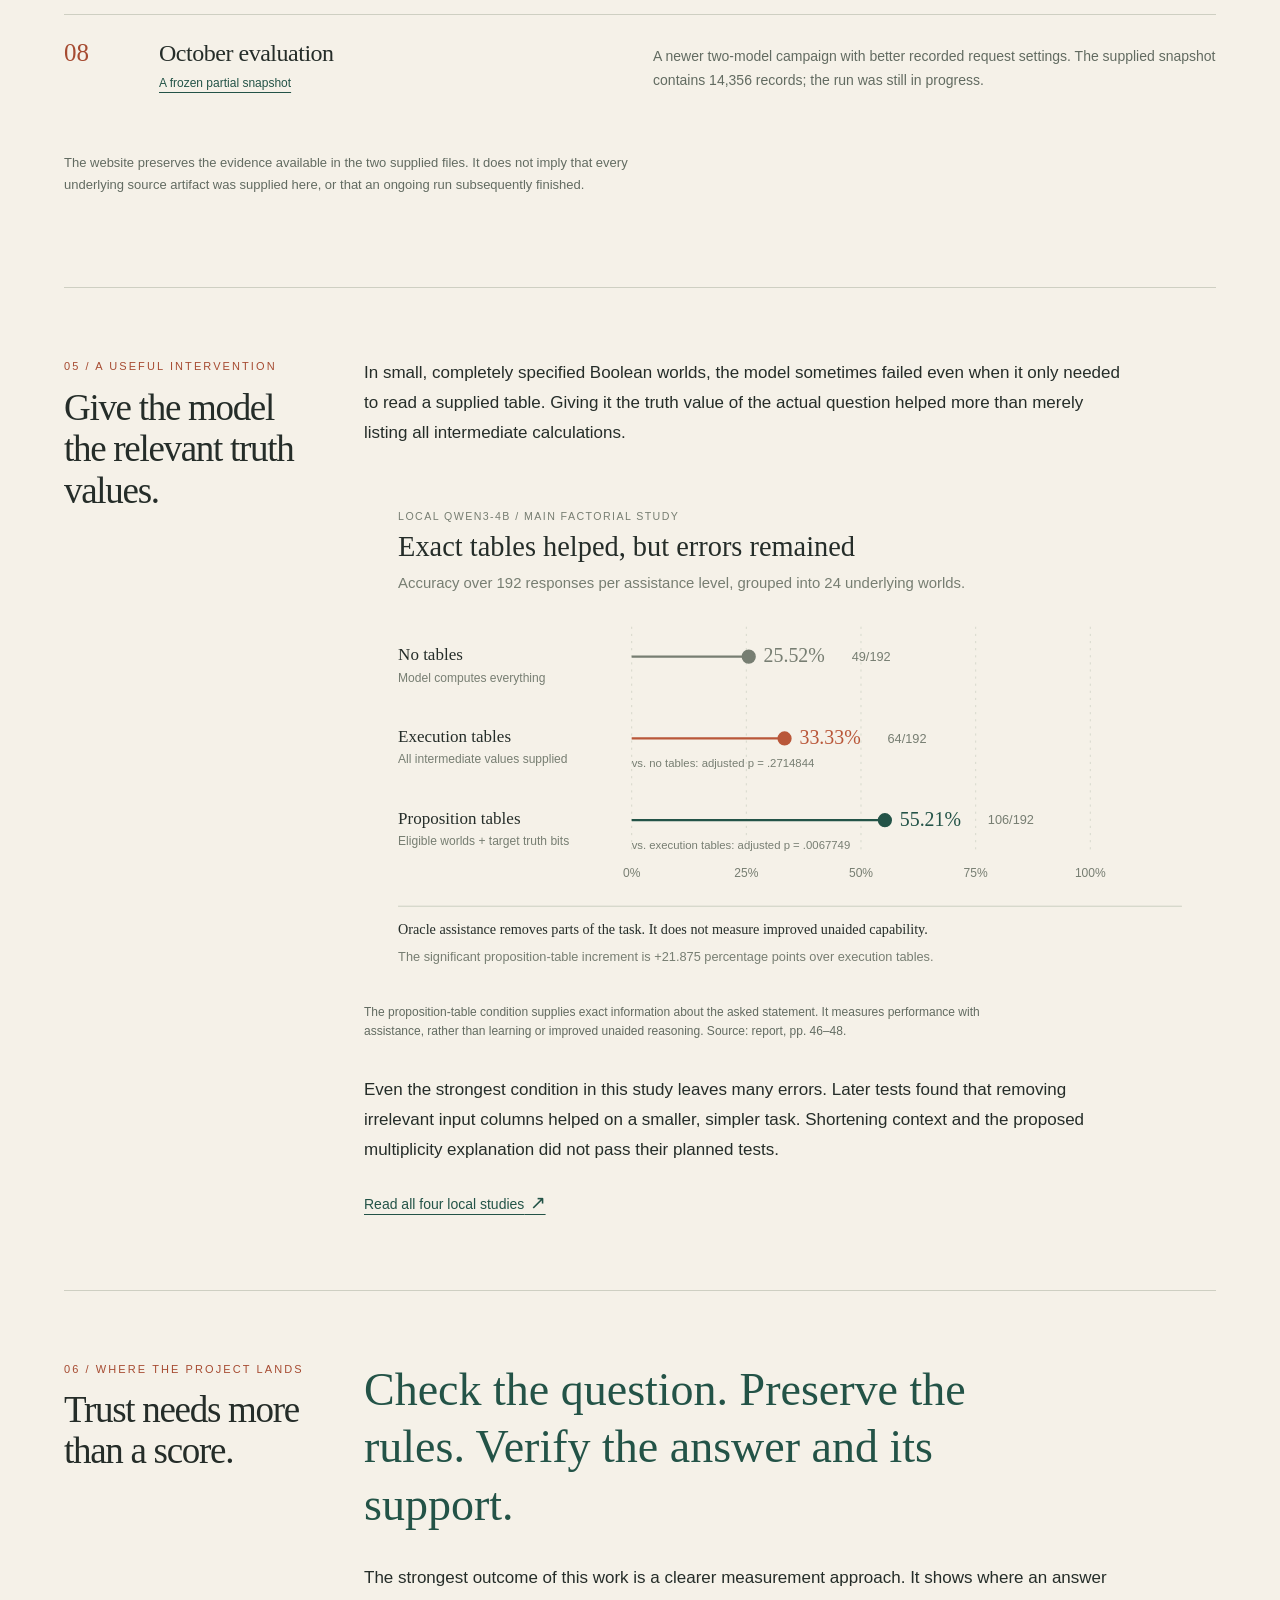
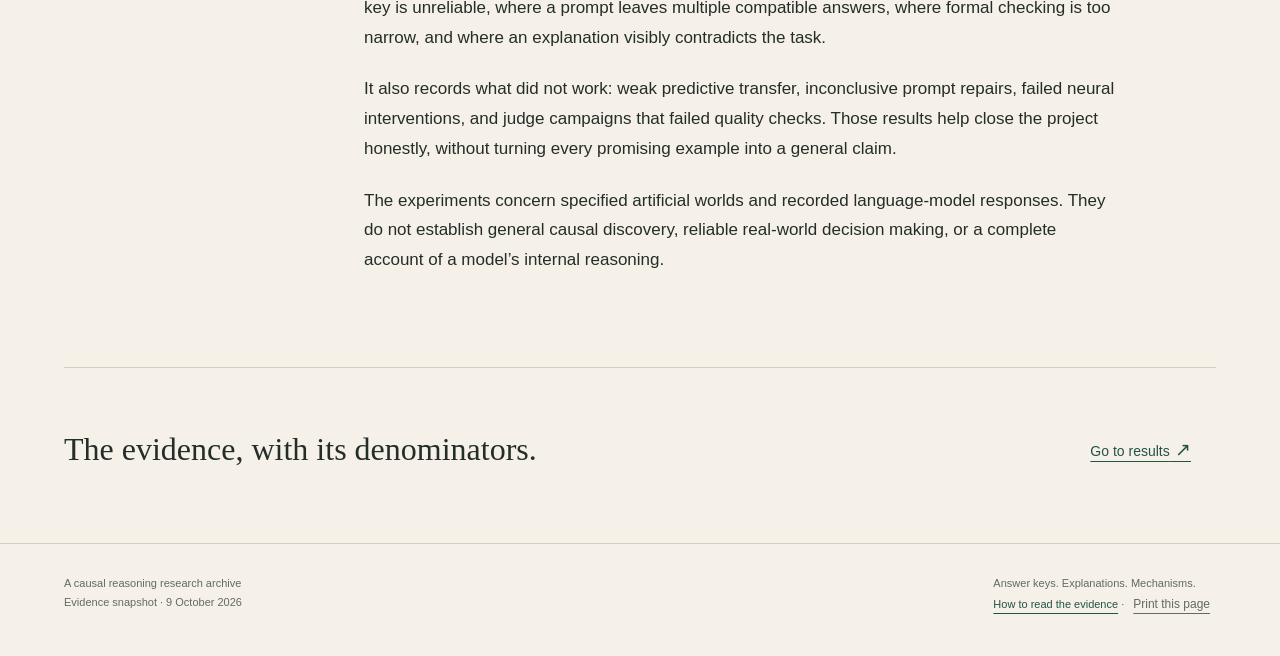
==== commit 6f83af08: "Add files via upload" ====
--- a/index.html
+++ b/index.html
@@ -1,754 +1,22 @@
-<!DOCTYPE html>
-<html lang="en">
-<head>
-<meta charset="utf-8">
-<meta name="viewport" content="width=device-width, initial-scale=1">
-<title>What a causal reasoning score actually measures</title>
-<meta name="description" content="Checking whether language models pick the right causal quantity, separately from whether they get the right answer.">
-<link rel="preconnect" href="https://fonts.googleapis.com">
-<link rel="preconnect" href="https://fonts.gstatic.com" crossorigin>
-<link href="https://fonts.googleapis.com/css2?family=IBM+Plex+Mono:wght@400;500;600&family=IBM+Plex+Sans+Condensed:wght@500;600;700&family=Newsreader:opsz,wght@6..72,300;6..72,400;6..72,500;6..72,600&display=swap" rel="stylesheet">
-<style>
-:root{
-  --ink:#101418; --ink-2:#39424c; --muted:#7d857f;
-  --paper:#e7eae5; --panel:#f2f4f0; --rule:#c6cbc2;
-  --blue:#2438c8; --blue-soft:#dfe2fa;
-  --red:#b4241e; --red-soft:#f6dedd;
-  --maxw:720px;
-}
-*{box-sizing:border-box}
-html{scroll-behavior:smooth}
-@media (prefers-reduced-motion:reduce){html{scroll-behavior:auto}
-  *{animation-duration:.01ms!important;transition-duration:.01ms!important}}
-body{
-  margin:0; background:var(--paper); color:var(--ink);
-  font-family:"Newsreader",Georgia,serif; font-size:19px; line-height:1.62;
-  font-weight:300; -webkit-font-smoothing:antialiased;
-}
-h1,h2,h3,.eyebrow,.lab{font-family:"IBM Plex Sans Condensed",Arial Narrow,sans-serif}
-code,.mono,.num{font-family:"IBM Plex Mono",monospace}
-
-/* ---------- ladder rail ---------- */
-.rail{position:fixed; left:0; top:0; height:100vh; width:250px; padding:34px 0 34px 30px;
-  display:flex; flex-direction:column; justify-content:center; z-index:50;}
-.rail-title{font-family:"IBM Plex Sans Condensed",sans-serif; font-size:11px; letter-spacing:.16em;
-  text-transform:uppercase; color:var(--muted); margin-bottom:18px; padding-left:26px}
-.ladder{position:relative; margin:0; padding:0; list-style:none}
-.ladder:before,.ladder:after{content:""; position:absolute; top:6px; bottom:6px; width:1.5px; background:var(--rule)}
-.ladder:before{left:6px} .ladder:after{left:17px}
-.rung{position:relative; padding:0 0 0 34px; margin:0 0 3px}
-.rung a{display:block; padding:5px 6px 5px 0; color:var(--muted); text-decoration:none;
-  font-size:12.5px; line-height:1.28; letter-spacing:.005em; transition:color .18s}
-.rung:before{content:""; position:absolute; left:6px; top:13px; width:13px; height:1.5px;
-  background:var(--rule); transition:background .18s, height .18s, top .18s}
-.rung a:hover{color:var(--ink-2)}
-.rung.on a{color:var(--ink); font-weight:600}
-.rung.on:before{background:var(--blue); height:4px; top:11.5px}
-.rung.done:before{background:var(--ink-2)}
-.rung a:focus-visible{outline:2px solid var(--blue); outline-offset:3px}
-
-/* ---------- layout ---------- */
-.wrap{margin-left:250px; padding:0 40px}
-.col{max-width:var(--maxw); margin:0 auto}
-section{padding:76px 0; border-top:1px solid var(--rule)}
-section:first-of-type{border-top:0}
-.eyebrow{font-size:11px; letter-spacing:.17em; text-transform:uppercase; color:var(--blue);
-  font-weight:600; margin:0 0 14px}
-h2{font-size:34px; line-height:1.1; font-weight:600; letter-spacing:-.015em; margin:0 0 22px}
-h3{font-size:16px; letter-spacing:.02em; font-weight:600; margin:36px 0 10px}
-p{margin:0 0 20px}
-.lede{font-size:22px; line-height:1.5; font-weight:300; color:var(--ink-2)}
-strong{font-weight:600; color:var(--ink)}
-a{color:var(--blue)}
-
-/* ---------- hero ---------- */
-.hero{padding:96px 0 70px; position:relative; overflow:hidden}
-.hero:before{content:""; position:absolute; inset:0;
-  background-image:linear-gradient(var(--rule) 1px,transparent 1px),linear-gradient(90deg,var(--rule) 1px,transparent 1px);
-  background-size:26px 26px; opacity:.34; mask-image:radial-gradient(ellipse 70% 62% at 62% 42%,#000 20%,transparent 78%);
-  -webkit-mask-image:radial-gradient(ellipse 70% 62% at 62% 42%,#000 20%,transparent 78%); pointer-events:none}
-.hero .col{position:relative}
-h1{font-size:clamp(38px,5.1vw,62px); line-height:1.02; font-weight:700; letter-spacing:-.028em; margin:0 0 26px}
-h1 em{font-style:normal; color:var(--blue)}
-.kicker{font-family:"IBM Plex Mono",monospace; font-size:12px; letter-spacing:.1em;
-  text-transform:uppercase; color:var(--muted); margin:0 0 26px}
-
-/* ---------- the grading strip ---------- */
-.grade{background:var(--panel); border:1px solid var(--rule); margin:34px 0 8px}
-.grade-q{padding:20px 24px; border-bottom:1px solid var(--rule); font-size:17px; color:var(--ink-2)}
-.grade-q b{font-weight:600; color:var(--ink); font-family:"IBM Plex Sans Condensed",sans-serif;
-  font-size:11px; letter-spacing:.14em; text-transform:uppercase; display:block; margin-bottom:7px; color:var(--muted)}
-.grade-row{display:grid; grid-template-columns:1fr 1fr}
-.grade-cell{padding:20px 24px}
-.grade-cell+.grade-cell{border-left:1px solid var(--rule)}
-.grade-cell .lab{font-size:11px; letter-spacing:.14em; text-transform:uppercase; color:var(--muted); margin-bottom:11px}
-.expr{font-family:"IBM Plex Mono",monospace; font-size:14.5px; line-height:1.55; word-break:break-word}
-.verdict{margin-top:14px; font-family:"IBM Plex Sans Condensed",sans-serif; font-size:13px;
-  font-weight:600; letter-spacing:.03em; display:flex; align-items:center; gap:9px}
-.mark{width:19px; height:19px; border-radius:50%; display:grid; place-items:center;
-  color:#fff; font-size:12px; font-weight:700; flex:none}
-.mark.no{background:var(--red)} .mark.yes{background:var(--blue)}
-.v-no{color:var(--red)} .v-yes{color:var(--blue)}
-.caption{font-size:14px; line-height:1.5; color:var(--muted); margin:12px 0 0}
-
-/* ---------- figures ---------- */
-figure{margin:36px 0; background:var(--panel); border:1px solid var(--rule); padding:24px 22px 18px}
-figure svg{display:block; width:100%; height:auto; overflow:visible}
-figcaption{font-size:14px; line-height:1.55; color:var(--ink-2); margin-top:16px;
-  padding-top:14px; border-top:1px solid var(--rule)}
-figcaption b{font-family:"IBM Plex Sans Condensed",sans-serif; font-size:11px; letter-spacing:.14em;
-  text-transform:uppercase; color:var(--muted); display:block; margin-bottom:6px; font-weight:600}
-.s-lab{font-family:"IBM Plex Sans Condensed",sans-serif; font-size:12.5px; fill:var(--ink)}
-.s-num{font-family:"IBM Plex Mono",monospace; font-size:11.5px; fill:var(--ink-2)}
-.s-mut{font-family:"IBM Plex Sans Condensed",sans-serif; font-size:11px; fill:var(--muted);
-  letter-spacing:.08em; text-transform:uppercase}
-.s-axis{stroke:var(--rule); stroke-width:1}
-
-/* ---------- misc blocks ---------- */
-.pull{border-left:3px solid var(--blue); padding:4px 0 4px 22px; margin:32px 0; font-size:21px;
-  line-height:1.45; color:var(--ink)}
-.note{background:var(--panel); border:1px solid var(--rule); padding:18px 22px; margin:30px 0; font-size:16.5px; line-height:1.55}
-.note .lab{font-family:"IBM Plex Sans Condensed",sans-serif; font-size:11px; letter-spacing:.14em;
-  text-transform:uppercase; color:var(--red); font-weight:600; margin-bottom:8px}
-.note.ok .lab{color:var(--blue)}
-table{width:100%; border-collapse:collapse; margin:28px 0; font-size:15px}
-th,td{text-align:left; padding:9px 12px 9px 0; border-bottom:1px solid var(--rule)}
-th{font-family:"IBM Plex Sans Condensed",sans-serif; font-size:11px; letter-spacing:.13em;
-  text-transform:uppercase; color:var(--muted); font-weight:600}
-td.n{font-family:"IBM Plex Mono",monospace; text-align:right; padding-right:0}
-th.n{text-align:right; padding-right:0}
-ol.steps{list-style:none; counter-reset:s; padding:0; margin:26px 0}
-ol.steps li{counter-increment:s; position:relative; padding-left:44px; margin-bottom:22px}
-ol.steps li:before{content:counter(s); position:absolute; left:0; top:1px; width:26px; height:26px;
-  border:1.5px solid var(--ink); border-radius:50%; display:grid; place-items:center;
-  font-family:"IBM Plex Mono",monospace; font-size:12px; font-weight:500}
-code{background:var(--panel); border:1px solid var(--rule); padding:1px 5px; font-size:14px}
-.foot{padding:56px 0 90px; color:var(--muted); font-size:15px; border-top:1px solid var(--rule)}
-
-@media (max-width:1080px){
-  .rail{position:static; width:auto; height:auto; padding:26px 22px 6px; justify-content:flex-start}
-  .ladder{display:flex; flex-wrap:wrap; gap:2px 14px}
-  .ladder:before,.ladder:after{display:none}
-  .rung{padding-left:0} .rung:before{display:none}
-  .rung.on a{color:var(--blue)}
-  .wrap{margin-left:0; padding:0 22px}
-  .rail-title{padding-left:0}
-}
-@media (max-width:640px){
-  body{font-size:17.5px} h2{font-size:27px} .lede{font-size:19px}
-  .grade-row{grid-template-columns:1fr}
-  .grade-cell+.grade-cell{border-left:0; border-top:1px solid var(--rule)}
-  section{padding:52px 0}
-}
-</style>
-</head>
-<body>
-
-<nav class="rail" aria-label="Sections">
-  <div class="rail-title">Contents</div>
-  <ol class="ladder" id="ladder">
-    <li class="rung"><a href="#top">The question</a></li>
-    <li class="rung"><a href="#test">How the test works</a></li>
-    <li class="rung"><a href="#grading">Why grading is hard</a></li>
-    <li class="rung"><a href="#verifier">Building a better grader</a></li>
-    <li class="rung"><a href="#corrections">Six corrections</a></li>
-    <li class="rung"><a href="#hidden">Finding 1: hidden correctness</a></li>
-    <li class="rung"><a href="#split">Finding 2: the causal step works</a></li>
-    <li class="rung"><a href="#controls">Checking ourselves</a></li>
-    <li class="rung"><a href="#where">Finding 3: where errors happen</a></li>
-    <li class="rung"><a href="#coinflip">Finding 4: coin flip questions</a></li>
-    <li class="rung"><a href="#traces">Finding 5: what we can see</a></li>
-    <li class="rung"><a href="#rung3">The third rung</a></li>
-    <li class="rung"><a href="#limits">What we do not know</a></li>
-  </ol>
-</nav>
-
-<main class="wrap">
-
-<!-- ================= HERO ================= -->
-<section class="hero" id="top">
-<div class="col">
-  <p class="kicker">CLadder &middot; symbolic verification &middot; 2026</p>
-  <h1>A benchmark score is one number.<br>The thing it measures is <em>not one thing</em>.</h1>
-  <p class="lede">Language models are tested on causal reasoning and given a percentage. We took that percentage apart. On the first two rungs of the standard test, most of what the score counts as a reasoning failure is not a reasoning failure at all.</p>
-
-  <div class="grade">
-    <div class="grade-q"><b>One question from the test</b>
-      Does taking the drug increase the chance of recovery? The model has to work out which quantity answers that, then compute it.</div>
-    <div class="grade-row">
-      <div class="grade-cell">
-        <div class="lab">Graded by matching text</div>
-        <div class="expr">model wrote<br>P(Y | X=1, V3=1) &minus; P(Y | X=0, V3=1)<br><br>answer key<br>P(Y | X=1, V3=1) &minus; P(Y | V3=1)</div>
-        <div class="verdict v-no"><span class="mark no">&times;</span> Different text, marked wrong</div>
-      </div>
-      <div class="grade-cell">
-        <div class="lab">Graded by meaning</div>
-        <div class="expr">These two always have the same sign, in every possible world consistent with the diagram. Tested across 562 simulated worlds, they agreed 562 times.</div>
-        <div class="verdict v-yes"><span class="mark yes">&#10003;</span> Same question, marked right</div>
-      </div>
-    </div>
-  </div>
-  <p class="caption">This is a real case. Every one of the 156 questions of this type was being marked wrong for the same reason.</p>
-</div>
-</section>
-
-<!-- ================= TEST ================= -->
-<section id="test">
-<div class="col">
-  <p class="eyebrow">Background</p>
-  <h2>How the test works</h2>
-  <p>CLadder is a set of 10,112 causal questions. Each one describes a small imaginary world, gives you some probabilities, and asks a yes or no question about cause and effect.</p>
-  <p>The questions come in three levels, which the field calls rungs.</p>
-
-  <figure>
-    <svg viewBox="0 0 700 268" role="img" aria-label="Three rungs of causal questions">
-      <line x1="26" y1="18" x2="26" y2="250" class="s-axis"/>
-      <line x1="44" y1="18" x2="44" y2="250" class="s-axis"/>
-      <g>
-        <rect x="26" y="34" width="18" height="5" fill="var(--ink)"/>
-        <text x="70" y="32" class="s-lab" font-weight="600">Rung 1 &middot; Seeing</text>
-        <text x="70" y="54" class="s-num">Among people who took the drug, how many recovered?</text>
-        <text x="70" y="72" class="s-num" fill="var(--muted)">Just reading the data. 3,159 questions.</text>
-      </g>
-      <g>
-        <rect x="26" y="116" width="18" height="5" fill="var(--ink)"/>
-        <text x="70" y="114" class="s-lab" font-weight="600">Rung 2 &middot; Doing</text>
-        <text x="70" y="136" class="s-num">If we forced everyone to take it, how many would recover?</text>
-        <text x="70" y="154" class="s-num" fill="var(--muted)">Different from rung 1 whenever something affects both. 3,159 questions.</text>
-      </g>
-      <g>
-        <rect x="26" y="198" width="18" height="5" fill="var(--blue)"/>
-        <text x="70" y="196" class="s-lab" font-weight="600" fill="var(--blue)">Rung 3 &middot; Imagining</text>
-        <text x="70" y="218" class="s-num">Would this particular patient have recovered if she had not taken it?</text>
-        <text x="70" y="236" class="s-num" fill="var(--muted)">Two worlds at once. 3,787 questions. Mostly out of scope here.</text>
-      </g>
-    </svg>
-    <figcaption><b>The ladder of causation</b>Each rung needs something the one below it cannot supply. Seeing tells you what goes together. Doing tells you what changes what. Imagining asks about a world that never happened.</figcaption>
-  </figure>
-
-  <p>The gap between rung 1 and rung 2 is the whole point of causal inference. Smokers have yellow fingers, but scrubbing your fingers will not protect you from cancer. Seeing and doing are different questions, and a model that cannot tell them apart is not reasoning about causes.</p>
-
-  <h3>Every question has two parts</h3>
-  <p>To answer one of these, a model has to do two separate things. First, work out <strong>which quantity</strong> answers the question. Second, <strong>compute that quantity</strong> from the numbers in the prompt.</p>
-  <p>Only the first part is causal reasoning. The second part is arithmetic. The benchmark scores the final yes or no, so a wrong answer could come from either part, and the score cannot tell you which.</p>
-  <p class="pull">Our whole approach is to check the first part on its own.</p>
-</div>
-</section>
-
-<!-- ================= GRADING ================= -->
-<section id="grading">
-<div class="col">
-  <p class="eyebrow">The problem</p>
-  <h2>Why grading is hard</h2>
-  <p>Imagine marking a maths test where the answer key says <code>1/2</code>. A student writes <code>0.5</code>. Another writes <code>2/4</code>. A grader that compares text marks both wrong.</p>
-  <p>Causal expressions have the same problem, but worse, because whether two of them mean the same thing depends on the diagram of what causes what.</p>
-
-  <h3>The notation, in one paragraph</h3>
-  <p><code>P(recovery | took drug)</code> means: among people who took the drug, the share who recovered. That is watching.</p>
-  <p><code>P(recovery | do(took drug))</code> means: if we reached in and made everyone take it, the share who would recover. That is doing. The <code>do</code> is the part that makes it causal.</p>
-  <p>Sometimes those two are equal and sometimes they are not, and which case you are in depends entirely on the arrows in the diagram. So you cannot decide whether two expressions match by looking at the expressions. You have to check them against the diagram.</p>
-</div>
-</section>
-
-<!-- ================= VERIFIER ================= -->
-<section id="verifier">
-<div class="col">
-  <p class="eyebrow">Method</p>
-  <h2>Building a better grader</h2>
-  <p>There is an existing tool for this called DoVerifier. It works like a word ladder. CAT becomes COT becomes COG, one letter at a time, and every step has to be a real word.</p>
-  <p>Causal inference has three rewriting rules, known as do-calculus. Each one says: if the diagram looks like this, you are allowed to rewrite that expression as this other one. DoVerifier takes the model's answer, applies every legal rewrite, then every legal rewrite of those, and checks whether it can reach the answer key. If a path exists, the two mean the same thing.</p>
-
-  <div class="note">
-    <div class="lab">Where it broke</div>
-    We ran it first and it recovered nothing at all. Not one question, on any rung. The reason turned out to be structural rather than a bug. Do-calculus is a language for talking about one world at a time. Rung 3 questions ask about two worlds at once, the one that happened and the one that did not, and no amount of rewriting can express that. So every rung 3 question fell through to plain text matching, which is exactly the thing the tool exists to replace.
-  </div>
-
-  <h3>What we built instead</h3>
-  <p>Rather than proving two expressions equal by rewriting, test it by simulation.</p>
-  <ol class="steps">
-    <li>Build a few hundred tiny imaginary worlds that all obey the diagram. Every variable gets a randomly chosen rule for how it responds to its causes.</li>
-    <li>Compute both expressions in every one of those worlds.</li>
-    <li>If they disagree even once, they are different quantities, and you now have a concrete example of them disagreeing.</li>
-    <li>If they agree everywhere, they are the same quantity.</li>
-  </ol>
-  <p>It is the difference between proving two formulas equal with algebra and just plugging in a thousand numbers. Less elegant, but it works on the questions do-calculus cannot express, and it hands you the disagreeing case for free.</p>
-  <p>This method comes from work by Balke and Pearl in 1994 on representing every possible small causal model as a finite set of response patterns. Because CLadder's diagrams have five variables at most, the set is small enough to search.</p>
-
-  <h3>Four possible verdicts, not two</h3>
-  <table>
-    <tr><th>Verdict</th><th>Meaning</th></tr>
-    <tr><td class="mono">equivalent</td><td>Identical in every world.</td></tr>
-    <tr><td class="mono">sign equivalent</td><td>Not identical, but always the same sign. Since every question is a yes or no about a direction, these answer the same question.</td></tr>
-    <tr><td class="mono">sign flipped</td><td>Always the exact negative. The two halves of a comparison were written in the wrong order. A slip, not a misunderstanding.</td></tr>
-    <tr><td class="mono">not equivalent</td><td>A genuinely different quantity, with a worked example of the disagreement.</td></tr>
-  </table>
-</div>
-</section>
-
-<!-- ================= CORRECTIONS ================= -->
-<section id="corrections">
-<div class="col">
-  <p class="eyebrow">Methodology, honestly</p>
-  <h2>Six corrections we had to make</h2>
-  <p>Every one of these was found by reading failures one at a time, and every one of them raised the score. That pattern should make you suspicious, so here is the full list with the evidence for each. Judge them individually.</p>
-
-  <table>
-    <tr><th>Correction</th><th>Why it is justified</th></tr>
-    <tr><td><b>Shorthand for a comparison.</b> The answer key writes <code>P(Y|X)</code> where the question asks whether Y is more likely given X than given not X.</td>
-        <td>The benchmark's own answer key uses this shorthand. A model writing out the comparison in full is writing the same thing.</td></tr>
-    <tr><td><b>A typo in the answer key.</b> Every question of one type has a bracket where a parenthesis belongs.</td>
-        <td>A single character, identical across all 156 questions. Repairing it is a no-op on every well formed key.</td></tr>
-    <tr><td><b>Scaled quantities count as equal.</b> One answer key differs from a model's answer by a positive multiplier.</td>
-        <td>Both always have the same sign, so both answer the same yes or no question. Verified across 562 simulated worlds with no exceptions.</td></tr>
-    <tr><td><b>The treatment comes from the key, not from word order.</b></td>
-        <td>The order in which conditions are listed varies. Reading the treatment off position built comparisons in the wrong variable.</td></tr>
-    <tr><td><b>One question type is not an expression task at all.</b> Its answer key is a placeholder sentence.</td>
-        <td>It asks whether a set of variables is valid to adjust for. That is a different check. We removed it rather than score it wrong.</td></tr>
-    <tr><td><b>The answer key for indirect effects does not match the textbook definition.</b></td>
-        <td>Confirmed not equivalent by simulation. Models that write the standard definition are marked wrong. We flag this rather than patch it.</td></tr>
-  </table>
-
-  <div class="note ok">
-    <div class="lab">Why this list is in the open</div>
-    Reported as a single final number, these would look like tuning. Reported as a list with reasons, each one can be checked and rejected on its own. Four of the six are corrections to the answer key rather than to our code.
-  </div>
-</div>
-</section>
-
-<!-- ================= HIDDEN ================= -->
-<section id="hidden">
-<div class="col">
-  <p class="eyebrow">Finding 1</p>
-  <h2>A lot of right answers were being marked wrong</h2>
-  <p>We ran the verifier over 4,671 reasoning traces from Gemini 2.5 Flash, covering rungs 1 and 2. Comparing text marks an answer right only when it matches the key character for character. Comparing meaning does much better.</p>
-
-  <figure>
-    <svg viewBox="0 0 700 336" role="img" aria-label="How each question type is graded, by text and by meaning">
-      <g>
-        <rect x="0" y="6" width="12" height="12" fill="var(--muted)" opacity=".45"/>
-        <text x="18" y="16" class="s-mut">matched the key exactly</text>
-        <rect x="210" y="6" width="12" height="12" fill="var(--blue)" opacity=".85"/>
-        <text x="228" y="16" class="s-mut">same meaning, different words</text>
-        <rect x="470" y="6" width="12" height="12" fill="var(--red)" opacity=".55"/>
-        <text x="488" y="16" class="s-mut">still wrong</text>
-      </g>
-      <text x="613" y="40" class="s-mut">questions</text>
-      <text x="613" y="53" class="s-mut">recovered</text>
-
-      <g>
-        <text x="136" y="79" class="s-lab" text-anchor="end">explaining away</text>
-        <rect x="145" y="62" width="445" height="24" fill="var(--blue)" opacity=".85"/>
-        <rect x="590" y="62" width="15" height="24" fill="var(--red)" opacity=".55"/>
-        <text x="159" y="79" class="s-num" fill="#fff">96.8% of them</text>
-        <text x="617" y="79" class="s-num" fill="var(--blue)">+151</text>
-      </g>
-      <g>
-        <text x="136" y="129" class="s-lab" text-anchor="end">collider bias</text>
-        <rect x="145" y="112" width="90" height="24" fill="var(--muted)" opacity=".45"/>
-        <rect x="235" y="112" width="367" height="24" fill="var(--blue)" opacity=".85"/>
-        <rect x="602" y="112" width="3" height="24" fill="var(--red)" opacity=".55"/>
-        <text x="249" y="129" class="s-num" fill="#fff">79.7%</text>
-        <text x="617" y="129" class="s-num" fill="var(--blue)">+122</text>
-      </g>
-      <g>
-        <text x="136" y="179" class="s-lab" text-anchor="end">average effect</text>
-        <rect x="145" y="162" width="290" height="24" fill="var(--muted)" opacity=".45"/>
-        <rect x="435" y="162" width="138" height="24" fill="var(--blue)" opacity=".85"/>
-        <rect x="574" y="162" width="31" height="24" fill="var(--red)" opacity=".55"/>
-        <text x="449" y="179" class="s-num" fill="#fff">30.1%</text>
-        <text x="617" y="179" class="s-num" fill="var(--blue)">+423</text>
-      </g>
-      <g>
-        <text x="136" y="229" class="s-lab" text-anchor="end">correlation</text>
-        <rect x="145" y="212" width="405" height="24" fill="var(--muted)" opacity=".45"/>
-        <rect x="550" y="212" width="48" height="24" fill="var(--blue)" opacity=".85"/>
-        <rect x="598" y="212" width="7" height="24" fill="var(--red)" opacity=".55"/>
-        <text x="617" y="229" class="s-num" fill="var(--blue)">+144</text>
-      </g>
-      <g>
-        <text x="136" y="279" class="s-lab" text-anchor="end">overall probability</text>
-        <rect x="145" y="262" width="460" height="24" fill="var(--muted)" opacity=".45"/>
-        <rect x="605" y="262" width="3" height="24" fill="var(--red)" opacity=".55"/>
-        <text x="159" y="279" class="s-num" fill="var(--ink-2)">text matching already had these right</text>
-        <text x="617" y="279" class="s-num" fill="var(--muted)">none</text>
-      </g>
-      <line x1="145" y1="322" x2="605" y2="322" class="s-axis"/>
-      <g class="s-num" fill="var(--muted)">
-        <text x="145" y="338">0</text>
-        <text x="375" y="338" text-anchor="middle">half the questions of that type</text>
-        <text x="605" y="338" text-anchor="end">all of them</text>
-      </g>
-    </svg>
-    <figcaption><b>840 questions changed verdict</b>Each bar is all the questions of one type. Grey is what text matching already accepted. Blue is what it rejected and meaning matching then accepted. Red is what stayed wrong. Explaining away has no grey at all: not one of its 156 questions matched the key, and 96.8% of them were right anyway.</figcaption>
-  </figure>
-
-  <p>Across both rungs, 840 of 4,658 questions were being marked wrong for how they were written rather than what they said. Rung 1 goes from 89.6% to 99.1%. Rung 2 goes from 58.8% to 93.8%.</p>
-  <p>This is worth sitting with. It means that before you can ask whether a model reasons about causes, you have to fix the grader, because the grader was wrong about one question in six.</p>
-</div>
-</section>
-
-<!-- ================= SPLIT ================= -->
-<section id="split">
-<div class="col">
-  <p class="eyebrow">Finding 2</p>
-  <h2>The causal step usually works, even when the answer is wrong</h2>
-  <p>Now the real question. When a model gets one of these wrong, did it fail to work out which quantity to compute, or did it work that out correctly and then fumble the rest?</p>
-  <p>We can answer that, because the verifier checks the first part on its own.</p>
-
-  <figure>
-    <svg viewBox="0 0 700 352" role="img" aria-label="Share of wrong answers that still picked the right causal quantity">
-      <g>
-        <rect x="0" y="4" width="12" height="12" fill="var(--blue)" opacity=".85"/>
-        <text x="18" y="14" class="s-mut">still picked the right quantity</text>
-        <rect x="238" y="4" width="12" height="12" fill="var(--red)" opacity=".55"/>
-        <text x="256" y="14" class="s-mut">picked the wrong one</text>
-        <path d="M420 2 L420 18" stroke="var(--ink)" stroke-width="2"/>
-        <text x="430" y="14" class="s-mut">rate when the answer was correct</text>
-      </g>
-      <text x="0" y="42" class="s-mut">of the answers a model got WRONG, how many had the causal step right</text>
-
-      <g>
-        <text x="166" y="94" class="s-lab" text-anchor="end">average effect</text>
-        <text x="166" y="109" class="s-num" fill="var(--muted)" text-anchor="end">Gemini</text>
-        <rect x="175" y="82" width="367" height="28" fill="var(--blue)" opacity=".85"/>
-        <rect x="542" y="82" width="48" height="28" fill="var(--red)" opacity=".55"/>
-        <text x="189" y="103" class="s-num" fill="#fff" font-size="13">88.4%</text>
-        <path d="M485 76 L485 116" stroke="var(--ink)" stroke-width="2"/>
-        <text x="485" y="71" class="s-num" fill="var(--ink)" text-anchor="middle">74.6%</text>
-        <text x="602" y="103" class="s-num" fill="var(--muted)">199 errors</text>
-      </g>
-      <g>
-        <text x="166" y="158" class="s-lab" text-anchor="end">overall probability</text>
-        <text x="166" y="173" class="s-num" fill="var(--muted)" text-anchor="end">Gemini</text>
-        <rect x="175" y="146" width="395" height="28" fill="var(--blue)" opacity=".85"/>
-        <rect x="570" y="146" width="20" height="28" fill="var(--red)" opacity=".55"/>
-        <text x="189" y="167" class="s-num" fill="#fff" font-size="13">95.1%</text>
-        <path d="M563 140 L563 180" stroke="var(--ink)" stroke-width="2"/>
-        <text x="563" y="135" class="s-num" fill="var(--ink)" text-anchor="middle">93.5%</text>
-        <text x="602" y="167" class="s-num" fill="var(--muted)">41 errors</text>
-      </g>
-      <g>
-        <text x="166" y="222" class="s-lab" text-anchor="end">collider bias</text>
-        <text x="166" y="237" class="s-num" fill="var(--muted)" text-anchor="end">Gemini</text>
-        <rect x="175" y="210" width="400" height="28" fill="var(--blue)" opacity=".85"/>
-        <rect x="575" y="210" width="15" height="28" fill="var(--red)" opacity=".55"/>
-        <text x="189" y="231" class="s-num" fill="#fff" font-size="13">96.4%</text>
-        <path d="M564 204 L564 244" stroke="var(--ink)" stroke-width="2"/>
-        <text x="564" y="199" class="s-num" fill="var(--ink)" text-anchor="middle">93.8%</text>
-        <text x="602" y="231" class="s-num" fill="var(--muted)">28 errors</text>
-      </g>
-      <g>
-        <text x="166" y="286" class="s-lab" text-anchor="end">all question types</text>
-        <text x="166" y="301" class="s-num" fill="var(--muted)" text-anchor="end">Sonnet 4.6</text>
-        <rect x="175" y="274" width="369" height="28" fill="var(--blue)" opacity=".85"/>
-        <rect x="544" y="274" width="46" height="28" fill="var(--red)" opacity=".55"/>
-        <text x="189" y="295" class="s-num" fill="#fff" font-size="13">89.0%</text>
-        <path d="M573 268 L573 308" stroke="var(--ink)" stroke-width="2"/>
-        <text x="573" y="263" class="s-num" fill="var(--ink)" text-anchor="middle">96.0%</text>
-        <text x="602" y="295" class="s-num" fill="var(--muted)">89 errors</text>
-      </g>
-      <line x1="175" y1="336" x2="590" y2="336" class="s-axis"/>
-      <g class="s-num" fill="var(--muted)">
-        <text x="175" y="352">0</text>
-        <text x="382" y="352" text-anchor="middle">half of them</text>
-        <text x="590" y="352" text-anchor="end">every one of them</text>
-      </g>
-    </svg>
-    <figcaption><b>Around nine in ten errors were not causal errors</b>Each bar is only the questions a model answered wrongly. Blue is the share that had picked the right causal quantity anyway. The vertical line marks the same rate among the answers it got right, so a line sitting near the end of the bar means the two rates are close. For Gemini the line sits to the left, meaning wrong answers did slightly better. For Sonnet it sits to the right. The direction flips between models, so we do not lean on it. The level does not.</figcaption>
-  </figure>
-
-  <p class="pull">On average effect questions, Gemini wrote down exactly the right quantity in 88% of the cases it got wrong.</p>
-
-  <p>So the errors are not happening at the causal step. The model knows it needs to compare a world where everyone takes the drug against a world where nobody does. It writes precisely that. Then something later goes wrong.</p>
-  <p>One caution. The direction of the gap is not stable across models, so we would not lean on the claim that wrong answers do better. The claim that survives both models is the level: around nine in ten errors had the causal step right.</p>
-</div>
-</section>
-
-<!-- ================= CONTROLS ================= -->
-<section id="controls">
-<div class="col">
-  <p class="eyebrow">Validity</p>
-  <h2>Checking ourselves</h2>
-  <p>There is an obvious objection, and it is the right one to raise.</p>
-  <p>Reasoning traces are prose. To check which quantity a model was computing, we use a second model, Claude Sonnet, to translate that prose into notation. It sees the trace and also the original question. So maybe it was guessing the right notation from the question, and never reading the reasoning at all.</p>
-  <p>That worry is not idle, because a question reading translator would produce exactly the pattern we found. The question is the same whether the model got the arithmetic right or wrong, so the rate would look flat either way.</p>
-
-  <h3>Two tests</h3>
-  <p><strong>Hide the question.</strong> Give the translator only the reasoning trace.</p>
-  <p><strong>Swap the reasoning.</strong> Give the translator a trace belonging to a completely different question of a different type, keeping the real question. If the score holds up, the trace was never being read.</p>
-  <p>The second test needed a fix partway through. Our first version swapped traces within the same question type, which does nothing, because every question of a given type has the identical answer key. Five types, five keys, 4,658 questions. Swapping inside a type swaps a trace for one aiming at the same answer.</p>
-
-  <figure>
-    <svg viewBox="0 0 700 250" role="img" aria-label="Score under three conditions">
-      <g class="s-mut"><text x="0" y="16">condition</text><text x="678" y="16" text-anchor="end">picked the right quantity</text></g>
-      <g>
-        <rect x="0" y="38" width="629" height="38" fill="var(--blue)" opacity=".85"/>
-        <text x="16" y="56" class="s-lab" fill="#fff" font-weight="600">Real trace, question shown</text>
-        <text x="16" y="70" class="s-num" fill="#fff" opacity=".8">what we originally measured</text>
-        <text x="645" y="63" class="s-num" fill="var(--blue)" font-size="15">97.4%</text>
-      </g>
-      <g>
-        <rect x="0" y="90" width="581" height="38" fill="var(--blue)" opacity=".55"/>
-        <text x="16" y="108" class="s-lab" fill="#fff" font-weight="600">Real trace, question hidden</text>
-        <text x="16" y="122" class="s-num" fill="#fff" opacity=".85">the reasoning alone still carries it</text>
-        <text x="597" y="115" class="s-num" fill="var(--ink-2)" font-size="15">90.0%</text>
-      </g>
-      <g>
-        <rect x="0" y="142" width="465" height="38" fill="var(--red)" opacity=".5"/>
-        <text x="16" y="160" class="s-lab" fill="#fff" font-weight="600">Foreign trace, question shown</text>
-        <text x="16" y="174" class="s-num" fill="#fff" opacity=".85">the floor, obtainable with no real reasoning</text>
-        <text x="481" y="167" class="s-num" fill="var(--red)" font-size="15">72.0%</text>
-      </g>
-      <line x1="465" y1="30" x2="465" y2="196" stroke="var(--red)" stroke-width="1" stroke-dasharray="4 4"/>
-      <text x="470" y="212" class="s-mut" fill="var(--red)">everything left of here is free</text>
-    </svg>
-    <figcaption><b>The result survives, with a floor under it</b>Corrupting the trace costs 25 points, so the reasoning is being read. Hiding the question costs 7, so the question was a modest help rather than the whole story. But 72% is available with no real reasoning at all, so no single number here should be quoted on its own.</figcaption>
-  </figure>
-
-  <p>With the question hidden, the pattern holds: 87.5% of correct answers and 90.6% of wrong ones had the right quantity. That is the least confounded version of the finding, and it is the one to quote.</p>
-
-  <h3>Not every question type survives this</h3>
-  <p>Splitting the two effects apart per question type shows that some categories are carried by their phrasing.</p>
-
-  <figure>
-    <svg viewBox="0 0 700 300" role="img" aria-label="Contribution of reasoning versus question by type">
-      <line x1="350" y1="20" x2="350" y2="252" stroke="var(--ink)" stroke-width="1.4"/>
-      <text x="180" y="14" class="s-mut" text-anchor="middle">given by the question</text>
-      <text x="520" y="14" class="s-mut" fill="var(--blue)" text-anchor="middle">given by the reasoning</text>
-
-      <g><rect x="317" y="30" width="33" height="26" fill="var(--ink-2)"/><rect x="350" y="30" width="179" height="26" fill="var(--blue)"/>
-        <text x="345" y="47" class="s-num" fill="#fff" text-anchor="end">6</text><text x="539" y="47" class="s-num" fill="var(--blue)">+36 points</text>
-        <text x="311" y="47" class="s-lab" text-anchor="end">overall probability</text></g>
-      <g><rect x="106" y="74" width="244" height="26" fill="var(--ink-2)"/><rect x="350" y="74" width="139" height="26" fill="var(--blue)"/>
-        <text x="98" y="91" class="s-num" fill="var(--ink-2)" text-anchor="end">+49</text><text x="499" y="91" class="s-num" fill="var(--blue)">+28</text>
-        <text x="106" y="66" class="s-lab" text-anchor="start" fill="var(--muted)">explaining away, mostly the question</text></g>
-      <g><rect x="267" y="118" width="83" height="26" fill="var(--ink-2)"/><rect x="350" y="118" width="123" height="26" fill="var(--blue)"/>
-        <text x="259" y="135" class="s-num" fill="var(--ink-2)" text-anchor="end">+17</text><text x="483" y="135" class="s-num" fill="var(--blue)">+25</text>
-        <text x="261" y="110" class="s-lab" text-anchor="end">average effect</text></g>
-      <g><rect x="325" y="162" width="25" height="26" fill="var(--ink-2)"/><rect x="350" y="162" width="102" height="26" fill="var(--blue)"/>
-        <text x="319" y="179" class="s-num" fill="var(--ink-2)" text-anchor="end">+5</text><text x="462" y="179" class="s-num" fill="var(--blue)">+20</text>
-        <text x="313" y="179" class="s-lab" text-anchor="end" dx="-18">collider bias</text></g>
-      <g><rect x="339" y="206" width="11" height="26" fill="var(--muted)"/><rect x="350" y="206" width="37" height="26" fill="var(--muted)"/>
-        <text x="397" y="223" class="s-num" fill="var(--muted)">+7, too small to trust</text>
-        <text x="331" y="223" class="s-lab" text-anchor="end" fill="var(--muted)">correlation</text></g>
-      <text x="350" y="272" class="s-mut" text-anchor="middle">percentage points of the identification rate</text>
-    </svg>
-    <figcaption><b>Which categories actually test the model</b>Overall probability, collider bias and average effect are carried by the reasoning. Explaining away leans more on the phrasing than on the reasoning. Correlation gains only 7 points from the trace, so its 98.5% says almost nothing about the model and we exclude it from conclusions.</figcaption>
-  </figure>
-</div>
-</section>
-
-<!-- ================= WHERE ================= -->
-<section id="where">
-<div class="col">
-  <p class="eyebrow">Finding 3</p>
-  <h2>So where do the errors actually happen?</h2>
-  <p>Knowing that the causal step succeeded is a negative result. To make it positive we need to say what failed instead.</p>
-  <p>The answer key lays the whole chain out: which quantity, which numbers to pull from the prompt, how to combine them, and which way the final comparison points. So for a wrong answer whose causal step was right, there are only four places left for it to have gone wrong, and the numbers written in the trace tell you which.</p>
-
-  <figure>
-    <svg viewBox="0 0 700 288" role="img" aria-label="Where errors happen">
-      <g>
-        <rect x="0" y="26" width="424" height="42" fill="var(--blue)" opacity=".85"/>
-        <text x="16" y="52" class="s-lab" fill="#fff" font-weight="600">Combined the numbers wrongly</text>
-        <text x="438" y="46" class="s-num" font-size="15" fill="var(--blue)">39</text>
-        <text x="438" y="61" class="s-num" fill="var(--muted)">59%</text>
-      </g>
-      <g>
-        <rect x="0" y="80" width="152" height="42" fill="var(--ink-2)" opacity=".7"/>
-        <text x="16" y="106" class="s-lab" fill="#fff" font-weight="600">Right value, wrong yes or no</text>
-        <text x="166" y="100" class="s-num" font-size="15">14</text>
-        <text x="166" y="115" class="s-num" fill="var(--muted)">21%</text>
-      </g>
-      <g>
-        <rect x="0" y="134" width="120" height="42" fill="var(--muted)" opacity=".45"/>
-        <text x="16" y="160" class="s-lab" font-weight="600">Cannot tell</text>
-        <text x="134" y="154" class="s-num" font-size="15">11</text>
-        <text x="134" y="169" class="s-num" fill="var(--muted)">17%</text>
-      </g>
-      <g>
-        <rect x="0" y="188" width="11" height="42" fill="var(--red)" opacity=".6"/>
-        <text x="25" y="205" class="s-lab">Read the wrong numbers from the prompt</text>
-        <text x="25" y="222" class="s-num" fill="var(--muted)">1 case</text>
-      </g>
-      <g>
-        <rect x="0" y="240" width="11" height="30" fill="var(--red)" opacity=".6"/>
-        <text x="25" y="253" class="s-lab">Comparison written backwards</text>
-        <text x="25" y="268" class="s-num" fill="var(--muted)">1 case</text>
-      </g>
-    </svg>
-    <figcaption><b>66 classifiable errors from Sonnet 4.6</b>Out of 2,466 questions, 89 were answered wrong. 79 of those had the right causal quantity. Of the 66 we could classify, most failed at combining the numbers, not at reasoning about causes and not at reading the prompt.</figcaption>
-  </figure>
-
-  <p>A worked example. On one question the model correctly identified that it needed an instrumental variable, correctly read every probability from the prompt, and then noticed that the instrument does not actually vary. It stated that clearly and then produced an answer anyway. The causal reasoning is visible and correct. The step after it is where the failure lives.</p>
-
-  <div class="note">
-    <div class="lab">One bucket we do not trust yet</div>
-    The 21% labelled "right value, wrong yes or no" is mostly something else, and the next section explains what. We also could not parse the answer key's arithmetic on 13 questions, and one case suggests our parser sometimes reads the wrong line. The 59% figure is the most robust of these, because it requires the correct value to be <em>absent</em> from the trace, which no tolerance setting can fake.
-  </div>
-</div>
-</section>
-
-<!-- ================= COINFLIP ================= -->
-<section id="coinflip">
-<div class="col">
-  <p class="eyebrow">Finding 4</p>
-  <h2>Some of the questions are coin flips</h2>
-  <p>Chasing down that suspicious bucket turned up something about the benchmark itself.</p>
-  <p>Two examples. A question asks whether an outcome is more likely than not. The true probability is exactly <code>0.500</code>. The model computes <code>0.5034</code> and says yes. Another model computes <code>0.4972</code> and says no. Both are correct to within rounding. One is marked right and one is marked wrong, and which is which is decided by the third decimal place.</p>
-
-  <figure>
-    <svg viewBox="0 0 700 250" role="img" aria-label="Questions near the decision boundary">
-      <g class="s-mut"><text x="0" y="16">share of questions whose true answer sits within a hair of the boundary</text></g>
-      <g>
-        <text x="124" y="60" class="s-lab" text-anchor="end">correlation</text>
-        <rect x="132" y="42" width="127" height="15" fill="var(--red)" opacity=".8"/><text x="267" y="54" class="s-num" fill="var(--red)">12.7% within 0.01</text>
-        <rect x="132" y="60" width="162" height="15" fill="var(--red)" opacity=".5"/><text x="302" y="72" class="s-num" fill="var(--muted)">16.2% within 0.02</text>
-        <rect x="132" y="78" width="261" height="15" fill="var(--red)" opacity=".25"/><text x="401" y="90" class="s-num" fill="var(--muted)">26.1% within 0.05</text>
-      </g>
-      <g>
-        <text x="124" y="126" class="s-lab" text-anchor="end">average effect</text>
-        <rect x="132" y="108" width="31" height="15" fill="var(--ink-2)" opacity=".8"/><text x="171" y="120" class="s-num">3.1%</text>
-        <rect x="132" y="126" width="78" height="15" fill="var(--ink-2)" opacity=".5"/><text x="218" y="138" class="s-num" fill="var(--muted)">7.8%</text>
-        <rect x="132" y="144" width="190" height="15" fill="var(--ink-2)" opacity=".25"/><text x="330" y="156" class="s-num" fill="var(--muted)">19.0%</text>
-      </g>
-      <g>
-        <text x="124" y="182" class="s-lab" text-anchor="end">overall probability</text>
-        <rect x="132" y="164" width="19" height="15" fill="var(--ink-2)" opacity=".8"/><text x="159" y="176" class="s-num">1.9%</text>
-        <rect x="132" y="182" width="60" height="15" fill="var(--ink-2)" opacity=".5"/><text x="200" y="194" class="s-num" fill="var(--muted)">6.0%</text>
-      </g>
-      <text x="132" y="228" class="s-num" fill="var(--muted)">Measured across 51,927 questions in the full generated set.</text>
-    </svg>
-    <figcaption><b>One correlation question in eight is decided by a hair</b>For questions asking about overall probability, the values closest to the boundary are not close to one half. They are exactly one half. The benchmark generates questions whose true answer sits on the line.</figcaption>
-  </figure>
-
-  <p>This is not a model failure and it is not a grader failure. It is a property of the questions. A model that does everything right and rounds at the fourth decimal will get some of these wrong, and no amount of better reasoning will help.</p>
-  <p>It also means a small part of every reported CLadder score is noise, and it is not evenly spread. Correlation questions carry four times more of it than average effect questions.</p>
-</div>
-</section>
-
-<!-- ================= TRACES ================= -->
-<section id="traces">
-<div class="col">
-  <p class="eyebrow">Finding 5</p>
-  <h2>You cannot study reasoning you cannot see</h2>
-  <p>Everything above depends on reading what a model actually did. That turns out to vary enormously by provider, in a way that shapes what any study of this kind can conclude.</p>
-
-  <figure>
-    <svg viewBox="0 0 700 268" role="img" aria-label="Share of traces containing arithmetic by model">
-      <g>
-        <text x="0" y="30" class="s-lab" font-weight="600">Claude Sonnet 4.6</text>
-        <rect x="200" y="16" width="410" height="20" fill="var(--blue)" opacity=".85"/>
-        <text x="620" y="31" class="s-num" fill="var(--blue)">89.2%</text>
-        <text x="0" y="46" class="s-num" fill="var(--muted)">raw reasoning, no summary layer</text>
-      </g>
-      <g>
-        <text x="0" y="90" class="s-lab" font-weight="600">Claude Opus 4.8</text>
-        <rect x="200" y="76" width="348" height="20" fill="var(--blue)" opacity=".7"/>
-        <text x="558" y="91" class="s-num" fill="var(--blue)">75.6%</text>
-        <text x="0" y="106" class="s-num" fill="var(--muted)">raw, but often skips thinking entirely</text>
-      </g>
-      <g>
-        <text x="0" y="150" class="s-lab" font-weight="600">GPT 5.5</text>
-        <rect x="200" y="136" width="224" height="20" fill="var(--red)" opacity=".5"/>
-        <text x="434" y="151" class="s-num" fill="var(--muted)">48.7%</text>
-        <text x="0" y="166" class="s-num" fill="var(--muted)">every trace is a written summary</text>
-      </g>
-      <g>
-        <text x="0" y="210" class="s-lab" font-weight="600">Gemini 2.5 Flash</text>
-        <rect x="200" y="196" width="149" height="20" fill="var(--red)" opacity=".5"/>
-        <text x="359" y="211" class="s-num" fill="var(--muted)">32.3%</text>
-        <text x="0" y="226" class="s-num" fill="var(--muted)">every trace is a written summary</text>
-      </g>
-      <line x1="200" y1="236" x2="610" y2="236" class="s-axis"/>
-      <text x="200" y="256" class="s-mut">share of traces containing any arithmetic</text>
-    </svg>
-    <figcaption><b>Two different kinds of record</b>Google and OpenAI return a summary of the model's thinking. Every single Gemini trace opens with a section heading, and the typical one contains no numbers at all. Anthropic returns something closer to the raw working, with a median of nine to eleven numbers per trace.</figcaption>
-  </figure>
-
-  <p>This has a direct consequence. The claim "Gemini identified the right quantity" is really "the summary of Gemini's reasoning names the right quantity". The control tests show the summaries do carry real information, so the finding stands, but the wording matters.</p>
-  <p>It also decided which model we could use for the error breakdown in the previous section. On Gemini, only 10 of the average effect errors contain any arithmetic to inspect. On Sonnet the working is all there, which is why that analysis uses Sonnet.</p>
-</div>
-</section>
-
-<!-- ================= RUNG 3 ================= -->
-<section id="rung3">
-<div class="col">
-  <p class="eyebrow">Aside</p>
-  <h2>The third rung, and a surprise inside it</h2>
-  <p>Rung 3 is where models look worst, and it is where we started. The verifier now handles it, but a confound in the translation step is still unresolved, so we have parked the main analysis. One result from that work stands on its own.</p>
-  <p>The largest rung 3 category, 1,422 questions, gives you a small world with rules like "the alarm rings if either person sets it" and asks what would have happened if one person had acted differently.</p>
-  <p>We wrote a 120 line program that does no reasoning whatsoever. It reads the rules, plugs in the values, and evaluates the logic.</p>
-
-  <div class="note ok">
-    <div class="lab">Result</div>
-    1,422 out of 1,422. A perfect score, from a program with no notion of causation in it at all.
-  </div>
-
-  <p>So these questions do not test counterfactual reasoning. They test whether you can read a rule out of a paragraph. And that is exactly where models fail on them: the traces show the model <em>guessing</em> whether the rule is "either" or "both", when the paragraph says which in plain words.</p>
-  <p>Getting to a perfect score required one extra step that is worth reporting. The benchmark's own worked solutions sometimes describe a variable in terms of something that is not actually its cause in the diagram. A model that follows those descriptions literally will push a change down an arrow that does not exist. That affects 15.6% of the questions in this category.</p>
-</div>
-</section>
-
-<!-- ================= LIMITS ================= -->
-<section id="limits">
-<div class="col">
-  <p class="eyebrow">Honesty</p>
-  <h2>What we do not know</h2>
-
-  <h3>This is two models</h3>
-  <p>Gemini 2.5 Flash and Claude Sonnet 4.6. They disagree on the direction of the main effect, which is a reason not to generalise. A third model would help, but most providers do not return usable working.</p>
-
-  <h3>Two question types tell us almost nothing</h3>
-  <p>Correlation and explaining away can both be answered from the phrasing of the question. Their high scores should not be read as evidence about the model. The conclusions rest on average effect, overall probability and collider bias.</p>
-
-  <h3>The error breakdown is 66 cases</h3>
-  <p>Enough to see that one bucket dominates. Not enough for precise proportions. And one bucket, the 21% for right value with wrong conclusion, is partly the coin flip problem rather than a real category.</p>
-
-  <h3>The translation step is a second model</h3>
-  <p>Everything about which quantity a model chose passes through Claude Sonnet reading prose. The controls show it reads the reasoning rather than guessing from the question, but it remains a single point of dependence. Running the same items through a different translator would test that, and we have not done it.</p>
-
-  <h3>We changed the answer key</h3>
-  <p>Six times, listed above with reasons. Four of those changes are corrections to the benchmark rather than to our code, but a reader who disagrees with any of them should recompute without it.</p>
-
-  <h3>Rung 3 is open</h3>
-  <p>The verifier handles it now. The translation confound there is still around 12 points, which is too large to draw conclusions through.</p>
-</div>
-</section>
-
-<div class="col foot">
-  <p><strong>What this adds up to.</strong> On the first two rungs of CLadder, the accuracy score is not mainly a measure of causal reasoning. Roughly one question in six is graded wrong on formatting. Of the genuine errors, around nine in ten had the causal step right and failed at arithmetic afterwards. And a slice of the questions are decided by rounding rather than by reasoning at all.</p>
-  <p>None of that means models reason about causes well. It means this number was not the evidence.</p>
-  <p style="margin-top:32px">Code and data: <a href="https://github.com/misha-17/Causal-LLM">github.com/misha-17/Causal-LLM</a></p>
-</div>
-
-</main>
-
-<script>
-(function(){
-  var rungs = Array.prototype.slice.call(document.querySelectorAll('#ladder .rung'));
-  var links = rungs.map(function(r){ return r.querySelector('a'); });
-  var targets = links.map(function(a){ return document.querySelector(a.getAttribute('href')); });
-
-  function paint(){
-    var mark = window.innerHeight * 0.34, active = 0;
-    for (var i = 0; i < targets.length; i++){
-      if (targets[i] && targets[i].getBoundingClientRect().top <= mark) active = i;
-    }
-    for (var j = 0; j < rungs.length; j++){
-      rungs[j].classList.toggle('on', j === active);
-      rungs[j].classList.toggle('done', j < active);
-    }
-  }
-  var queued = false;
-  window.addEventListener('scroll', function(){
-    if (queued) return;
-    queued = true;
-    requestAnimationFrame(function(){ paint(); queued = false; });
-  }, {passive:true});
-  window.addEventListener('resize', paint);
-  paint();
-})();
-</script>
-</body>
-</html>
+<!doctype html>
+<html lang="en"><head><meta charset="utf-8"><meta name="viewport" content="width=device-width, initial-scale=1"><title>Right answer. Right reason? · Causal reasoning</title><meta name="description" content="A clear account of causal reasoning experiments, benchmark audits, symbolic checking and controlled model interventions."><meta name="theme-color" content="#f5f1e8"><link rel="icon" href="assets/favicon.svg" type="image/svg+xml"><link rel="stylesheet" href="assets/style.css"><script src="assets/app.js" defer></script></head><body><a class="skip" href="#main">Skip to content</a><header class="site-header"><div class="header-inner"><a class="brand" href="index.html"><svg viewbox="0 0 64 64" aria-hidden="true"><g fill="none" stroke="currentColor" stroke-width="2.5"><path d="M19 21L44 31M19 43L44 33"></path><circle cx="15" cy="19" r="6"></circle><circle cx="15" cy="45" r="6"></circle><circle cx="49" cy="32" r="7"></circle></g></svg><span>Causal reasoning<small>Jinesis research archive</small></span></a><button class="nav-toggle" aria-expanded="false" aria-controls="primary-nav">Menu</button><nav class="primary-nav" id="primary-nav" aria-label="Main navigation"><a href="index.html" aria-current="page">Overview</a><a href="results.html">Results</a><a href="methods.html">Methods</a><a href="examples.html">Examples</a><a href="wider-work.html">Wider work</a></nav></div></header><main class="shell" id="main"><div class="hero hero-grid"><div><div class="eyebrow">An investigation into language models &amp; cause and effect</div><h1>Right answer.<br><em>Right reason?</em></h1><p class="lead">A language model can get the answer right and still misunderstand the problem. It can also be marked wrong when the answer key is mistaken.</p><p>This project asked what causal reasoning tests actually measure, and what changes when we check the question, the explanation, and the underlying rules separately.</p><a class="text-link" href="results.html">Explore the results</a><a class="text-link" href="#story">Read the research story</a></div><figure class="hero-art"><img src="assets/hero-causality.svg" alt="Three levels of causal questions: observing a wet road, switching a sprinkler, and asking what would have happened in the same situation." width="600" height="600"><figcaption>A schematic of the assumed causal links. An illustration, rather than an experimental result.</figcaption></figure></div>
+<div class="intro-line"><div class="section-label">The question behind it all</div><p>When a model says “yes”, what evidence makes that answer trustworthy?</p></div>
+<section class="chapter split" id="story"><div class="chapter-title"><div class="section-label">01 / The starting point</div><h2>From scores to explanations.</h2></div><div class="split-content"><p>The starting point was <strong>CLadder</strong>, a benchmark of short, artificial stories about cause and effect. Each story supplies rules or probabilities and asks a yes/no question. Some ask what tends to happen; others ask what happens when we change something, or what would have happened under a different action.</p><p>The retained version contains <strong>10,112 questions</strong>. Earlier model runs produced <strong>91,272 saved responses across 12 conditions</strong>. Those records made it possible to compare short answers with a six-step causal reasoning prompt, inspect explanations, and test symbolic checking.</p><p>A high score initially looks reassuring. But it leaves several questions unanswered. Was the answer key right? Did the story contain enough information? Did the explanation preserve the rules? And did a checker verify the explanation or only a formula extracted from it?</p><p class="source-note">Source: supplied research report, pp. 2, 5–10. Archive conditions include repeated questions under different prompts; responses are not independent questions.</p></div></section>
+<section class="chapter" id="lessons"><div class="section-label">02 / What emerged</div><h2>Five things worth keeping separate.</h2><div class="findings">
+<div class="finding"><div><h3>Matching an answer key</h3><p>Useful for comparison, but a mistaken key can reverse who looks correct. The audit supports 46 specific label corrections; it does not certify the rest of the benchmark.</p><a href="results.html#benchmark-audit">See the benchmark audit</a></div></div>
+<div class="finding"><div><h3>Having enough information</h3><p>A story can define a cause-and-effect question without fixing its answer. Some mediation questions leave the effect size unknown while still fixing its sign; others leave even the sign open.</p><a href="results.html#benchmark-audit">See the information audit</a></div></div>
+<div class="finding"><div><h3>Producing an accepted formula</h3><p>A checker can accept a correct-looking expression even when it came from an unrelated explanation. Formula acceptance and explanation validity answer different questions.</p><a href="results.html#doverifier">See the transplant tests</a></div></div>
+<div class="finding"><div><h3>Preserving the actual operation</h3><p>Seeing a variable equal zero differs from forcing it to zero. Checking an outcome differs from checking whether an action changed it. Small wording differences can specify different mathematical tasks.</p><a href="methods.html#operations">Understand the operations</a></div></div>
+<div class="finding"><div><h3>Explaining why a model fails</h3><p>Several candidate explanations failed their planned tests. A vivid example can reveal a visible mistake, but it does not identify the model’s hidden process or explain every error.</p><a href="results.html#local-studies">See the follow-up experiments</a></div></div></div></section>
+<section class="chapter split" id="key-example"><div class="chapter-title"><div class="section-label">03 / A concrete example</div><h2>One changed rule. A different answer.</h2></div><div class="split-content"><p>In one CLadder story, a manager and a director can each cause an employee to be fired. The rules shown to the model differ from the rules used by the reference solution.</p><p>If we keep the displayed rules and apply the requested intervention, the answer is <strong>No</strong>. The stored key says <strong>Yes</strong>. A model following the story can therefore lose a point for doing the right computation.</p><p>This was systematic: 37 of 158 inspected DiamondCut questions showed this mechanism discrepancy. Nine further numerical discrepancies survived a rounding-aware audit.</p><figure class="figure-wide"><p class="chart-scroll-hint">Scroll across the figure →</p><div class="diagram-scroll" tabindex="0" role="region" aria-label="Scrollable research figure"><img src="assets/correction.svg" alt="Item 9570: displayed rules preserve Z=U and yield Y=0 after setting X=0; reference rules preserve Z=NOT(U) and yield Y=1." loading="lazy"></div><figcaption>Exact symbolic reconstruction of item 9570. Setting X replaces its equation; it does not replace the untouched equation for Z. Source: report, pp. 8–9.</figcaption></figure><a class="text-link" href="examples.html#pert-4">Read the exact archived example</a></div></section>
+<section class="chapter" id="work"><div class="section-label">04 / The full body of work</div><h2>A connected project, with distinct experiments.</h2><p>Each strand adds a different kind of evidence. Later analyses often reuse earlier records, so their counts cannot simply be added together.</p><div class="work-map">
+<div class="work-row"><span class="number">01</span><div><h3>CLadder archive &amp; benchmark audit</h3><a href="results.html#archive">Historical answer results</a></div><p>Final-answer parsing, paired prompts, label corrections, information bounds, selected explanation audits, and synthetic records.</p></div>
+<div class="work-row"><span class="number">02</span><div><h3>DoVerifier</h3><a href="methods.html#verifier">Symbolic checking</a></div><p>Expression parsing, graph rules, proof-search repairs, assigned values, counterfactual syntax, and the limits of saved proof paths.</p></div>
+<div class="work-row"><span class="number">03</span><div><h3>Controlled worlds &amp; contracts</h3><a href="results.html#contracts">V2 and V3 experiments</a></div><p>Boolean worlds with exact reference answers; renaming, reordering and mechanism edits; executable contracts and operation-aware interpretation.</p></div>
+<div class="work-row"><span class="number">04</span><div><h3>Local model follow-ups</h3><a href="results.html#local-studies">V4 experiments</a></div><p>Four Qwen3 studies of supplied truth tables, eligible-input information, shorter context, and irrelevant columns; retrospective prediction tests.</p></div>
+<div class="work-row"><span class="number">05</span><div><h3>Jinesis measurement audit</h3><a href="results.html#jinesis-scoring">Scoring and coverage</a></div><p>What changes with expression-comparison policy, target completion, duplicated stories, weighting, retry state, missing answers, and conditional graph reconstruction.</p></div>
+<div class="work-row"><span class="number">06</span><div><h3>CausalTrace</h3><a href="wider-work.html#causaltrace">Annotations &amp; contrast datasets</a></div><p>A frozen corpus, 420 annotations of correct-answer traces, and 3,456 generated tasks that separate meaning-preserving rewrites from genuine rule changes.</p></div>
+<div class="work-row"><span class="number">07</span><div><h3>Mechanistic &amp; adjacent work</h3><a href="wider-work.html#mechanistic">Inside-model interventions</a></div><p>Manuscript-reported probes, answer commitment, residual patching, steering and tuning, plus related personalization and literature.</p></div>
+<div class="work-row"><span class="number">08</span><div><h3>October evaluation</h3><a href="results.html#october">A frozen partial snapshot</a></div><p>A newer two-model campaign with better recorded request settings. The supplied snapshot contains 14,356 records; the run was still in progress.</p></div></div><p class="source-note">The website preserves the evidence available in the two supplied files. It does not imply that every underlying source artifact was supplied here, or that an ongoing run subsequently finished.</p></section>
+<section class="chapter split" id="assistance"><div class="chapter-title"><div class="section-label">05 / A useful intervention</div><h2>Give the model the relevant truth values.</h2></div><div class="split-content"><p>In small, completely specified Boolean worlds, the model sometimes failed even when it only needed to read a supplied table. Giving it the truth value of the actual question helped more than merely listing all intermediate calculations.</p><figure><p class="chart-scroll-hint">Scroll across the figure →</p><div class="diagram-scroll" tabindex="0" role="region" aria-label="Scrollable research figure"><img src="assets/assistance.svg" alt="Qwen3 study: raw problems 49 of 192 correct, execution tables 64 of 192, proposition tables 106 of 192." loading="lazy"></div><figcaption>The proposition-table condition supplies exact information about the asked statement. It measures performance with assistance, rather than learning or improved unaided reasoning. Source: report, pp. 46–48.</figcaption></figure><p>Even the strongest condition in this study leaves many errors. Later tests found that removing irrelevant input columns helped on a smaller, simpler task. Shortening context and the proposed multiplicity explanation did not pass their planned tests.</p><a class="text-link" href="results.html#local-studies">Read all four local studies</a></div></section>
+<section class="chapter split" id="takeaway"><div class="chapter-title"><div class="section-label">06 / Where the project lands</div><h2>Trust needs more than a score.</h2></div><div class="split-content"><p class="big-statement">Check the question. Preserve the rules. Verify the answer and its support.</p><p>The strongest outcome of this work is a clearer measurement approach. It shows where an answer key is unreliable, where a prompt leaves multiple compatible answers, where formal checking is too narrow, and where an explanation visibly contradicts the task.</p><p>It also records what did not work: weak predictive transfer, inconclusive prompt repairs, failed neural interventions, and judge campaigns that failed quality checks. Those results help close the project honestly, without turning every promising example into a general claim.</p><p>The experiments concern specified artificial worlds and recorded language-model responses. They do not establish general causal discovery, reliable real-world decision making, or a complete account of a model’s internal reasoning.</p></div></section><div class="next-page"><p>The evidence, with its denominators.</p><a class="text-link" href="results.html">Go to results</a></div></main><footer class="site-footer"><div class="shell footer-inner"><p>A causal reasoning research archive<br>Evidence snapshot · 9 October 2026</p><p>Answer keys. Explanations. Mechanisms.<br><a href="methods.html#evidence">How to read the evidence</a> · <button class="print-link" data-print>Print this page</button></p></div></footer></body></html>
--- a/assets/style.css
+++ b/assets/style.css
@@ -0,0 +1,8 @@
+:root{--paper:#f5f1e8;--ink:#252d29;--forest:#235347;--terra:#a64b31;--muted:#626b61;--line:#cecfc2;--pale:#e8e7da;--serif:Georgia,'Times New Roman',serif;--sans:Inter,'Segoe UI',Arial,sans-serif}*{box-sizing:border-box}html{scroll-behavior:smooth;scroll-padding-top:100px}body{margin:0;color:var(--ink);background:var(--paper);font:17px/1.75 var(--sans);-webkit-font-smoothing:antialiased}a{color:var(--forest);text-decoration-thickness:1px;text-underline-offset:5px}a:hover{color:var(--terra)}button,input,select{font:inherit;color:inherit}button{cursor:pointer}::selection{background:#d9d9bb}h1,h2,h3,h4{font-family:var(--serif);font-weight:400;line-height:1.12;letter-spacing:-.035em}h1{font-size:clamp(47px,6.9vw,94px);margin:20px 0 32px}h2{font-size:clamp(32px,4vw,51px);margin:12px 0 28px;max-width:24ch}h3{font-size:29px;margin:42px 0 18px;letter-spacing:-.02em}h4{font-size:23px;margin:30px 0 12px}p{margin:0 0 22px;max-width:80ch}ul,ol{padding-left:22px;max-width:80ch}li{margin:8px 0}b,strong{font-weight:600}.skip{position:absolute;top:-80px;left:20px;background:var(--paper);padding:10px;z-index:99}.skip:focus{top:10px}:focus-visible{outline:2px solid var(--terra);outline-offset:5px}.site-header{border-bottom:1px solid var(--line);background:var(--paper);position:sticky;top:0;z-index:20}.header-inner{max-width:1370px;margin:auto;min-height:83px;display:flex;align-items:center;justify-content:space-between;padding:12px 44px;gap:24px}.brand{font:22px/1.1 var(--serif);text-decoration:none;color:var(--ink);letter-spacing:-.035em;display:flex;align-items:center;gap:12px}.brand svg{width:32px;height:32px}.brand small{display:block;font:10px/1.6 var(--sans);letter-spacing:.15em;text-transform:uppercase;margin-top:6px;color:var(--muted)}.primary-nav{display:flex;gap:28px;align-items:center;font-size:13px}.primary-nav a{color:var(--muted);text-decoration:none;padding:8px 0}.primary-nav a[aria-current=page]{color:var(--forest);border-bottom:1px solid var(--forest)}.nav-toggle{display:none;border:0;background:none}.shell{max-width:1240px;margin:0 auto;padding:0 44px}.hero{padding:89px 0 75px;position:relative}.hero-grid{display:grid;grid-template-columns:1.13fr .87fr;gap:50px;align-items:center}.hero h1 em{color:var(--forest);font-weight:400}.eyebrow,.section-label,.kicker{font:11px/1.5 var(--sans);letter-spacing:.19em;text-transform:uppercase;color:var(--terra)}.lead{font:clamp(20px,2.1vw,25px)/1.55 var(--serif);letter-spacing:-.012em;color:var(--muted);max-width:49ch}.hero .lead{max-width:40ch}.text-link{font-size:14px;display:inline-block;margin-right:25px}.text-link::after{content:' ↗';font-size:19px}.hero-art{margin:0}.hero-art img{width:100%;height:auto}.hero-art figcaption{font-size:11px;padding-left:25px}.hero-small{padding-bottom:54px}.hero-small h1{font-size:clamp(48px,6vw,76px);max-width:16ch;margin-bottom:25px}.hero-small .lead{max-width:59ch}.inline-meta{display:flex;gap:34px;font-size:11px;text-transform:uppercase;letter-spacing:.12em;color:var(--muted);margin-top:35px}.intro-line{padding:28px 0;border-top:1px solid var(--line);border-bottom:1px solid var(--line);display:flex;gap:25px;align-items:baseline}.intro-line p{margin:0;font:21px/1.5 var(--serif)}.intro-line .section-label{min-width:170px}.chapter{padding:70px 0;border-bottom:1px solid var(--line);scroll-margin-top:100px}.chapter>p,.chapter>ul,.chapter>ol{max-width:83ch}.split{display:grid;grid-template-columns:250px 1fr;gap:50px}.split .chapter-title h2{font-size:37px}.split-content{min-width:0}.big-statement{font:clamp(29px,3.7vw,46px)/1.25 var(--serif);max-width:29ch;color:var(--forest);margin:0 0 30px}.findings{counter-reset:finding;margin-top:32px}.finding{display:grid;grid-template-columns:55px 1fr;gap:20px;border-top:1px solid var(--line);padding:27px 0}.finding::before{counter-increment:finding;content:'0' counter(finding);font:25px var(--serif);color:var(--terra)}.finding h3{margin:0 0 10px;font-size:28px}.finding p{margin:0;color:var(--muted);font-size:15px}.finding a{font-size:13px}.figure-wide{margin:42px 0 30px}figure{margin:34px 0}figure img{display:block;width:100%;height:auto}figcaption{font-size:12px;line-height:1.6;color:var(--muted);margin:15px 0 0;max-width:94ch}.figure-pair{display:grid;grid-template-columns:1fr 1fr;gap:40px}.article-grid{display:grid;grid-template-columns:180px minmax(0,1fr);gap:48px;align-items:start}.page-rail{position:sticky;top:116px;padding-top:20px;max-height:calc(100vh - 150px);overflow:auto;font-size:11px;line-height:1.5}.page-rail span{display:block;font-size:10px;text-transform:uppercase;letter-spacing:.15em;margin-bottom:16px;color:var(--terra)}.page-rail a{display:block;padding:7px 0;text-decoration:none;color:var(--muted);border-left:1px solid var(--line);padding-left:15px}.page-rail a.active{color:var(--forest);border-left:2px solid var(--forest)}.article-body{min-width:0}.article-body .chapter:first-child{padding-top:22px}.article-body h2{font-size:42px}.source-note,.source-ref,.source,.footnote,.muted,.note,.status-note{color:var(--muted);font-size:13px;line-height:1.65}.source-note,.source-ref{margin-top:25px}.status{color:var(--terra);font-size:11px;letter-spacing:.1em;text-transform:uppercase}.table-scroll,.tablewrap{overflow-x:auto;margin:25px 0 30px;max-width:100%;scrollbar-color:var(--line) transparent}table{border-collapse:collapse;min-width:100%;font-size:13px;line-height:1.6;font-variant-numeric:tabular-nums;text-align:left}caption{text-align:left;font:20px/1.5 var(--serif);padding:0 0 15px;color:var(--forest)}th{font-weight:600;font-size:11px;color:var(--muted);text-transform:uppercase;letter-spacing:.035em;padding:13px 15px 13px 0;border-top:1px solid var(--forest);border-bottom:1px solid var(--forest);white-space:normal}td{padding:13px 15px 13px 0;border-bottom:1px solid var(--line);vertical-align:top}th:first-child,td:first-child{min-width:145px}td.number,td.num{text-align:right;white-space:nowrap}tbody tr:hover{background:#ecebdf}table .important{color:var(--forest);font-weight:600}details{border-top:1px solid var(--line);border-bottom:1px solid var(--line);padding:18px 0;margin:30px 0}details+details{border-top:0;margin-top:-30px}summary{cursor:pointer;list-style:none;font-size:15px;font-weight:500;padding-right:35px;position:relative;color:var(--forest)}summary::-webkit-details-marker{display:none}summary::after{content:'+';position:absolute;right:6px;top:-5px;font:26px var(--serif);color:var(--terra)}details[open]>summary::after{content:'−'}details[open]>summary{margin-bottom:25px}details p{font-size:15px}blockquote{border-left:1px solid var(--terra);padding:3px 0 3px 25px;margin:30px 0;font:25px/1.45 var(--serif);max-width:60ch;color:var(--forest)}code{font:12px/1.55 'SFMono-Regular',Consolas,monospace;overflow-wrap:anywhere}pre{font:12px/1.8 'SFMono-Regular',Consolas,monospace;white-space:pre-wrap;overflow-wrap:anywhere;margin:22px 0;padding:8px 0 8px 23px;border-left:1px solid var(--line);max-width:100%}.next-page{padding:63px 0 75px;display:flex;justify-content:space-between;align-items:center;gap:30px}.next-page p{margin:0;font:32px var(--serif)}.site-footer{border-top:1px solid var(--line);padding:30px 0 40px;font-size:11px;color:var(--muted)}.footer-inner{display:flex;justify-content:space-between;gap:30px}.footer-inner p{margin:0}.jump-links{display:flex;gap:12px 26px;flex-wrap:wrap;border-top:1px solid var(--line);border-bottom:1px solid var(--line);padding:22px 0;margin:0 0 40px;font-size:12px}.controls{display:flex;align-items:end;gap:25px;flex-wrap:wrap;margin:35px 0 22px}.controls label{display:flex;flex-direction:column;font-size:11px;letter-spacing:.08em;text-transform:uppercase;color:var(--muted)}input[type=search],select{border:0;border-bottom:1px solid var(--forest);background:transparent;border-radius:0;padding:12px 2px;min-width:245px;font-size:15px;letter-spacing:0;text-transform:none}select{min-width:170px}button.text-button{border:0;border-bottom:1px solid var(--line);background:none;padding:6px 0;font-size:12px}.result-count{font-size:12px;color:var(--muted)}.example summary{display:flex;align-items:baseline;gap:20px}.example-num{color:var(--terra);font:19px var(--serif);min-width:25px}.example h4,.example h5,.example h6{font:11px/1.4 var(--sans);letter-spacing:.07em;text-transform:uppercase;color:var(--muted);margin-top:24px}.example h5,.example h6{margin-left:12px}.example p{font-size:14px;max-width:90ch}.example .badge{color:var(--terra);font-size:11px}.example .example-body{padding-left:45px}.example .sources{display:none}[hidden]{display:none!important}.experiment-controls{display:flex;gap:25px;flex-wrap:wrap;margin:28px 0 10px}.experiment-controls label{display:flex;align-items:center;gap:8px;font-size:14px;cursor:pointer}.experiment-controls input{accent-color:var(--forest)}.excluded{opacity:.38}.truth-cell{color:var(--forest);font-weight:600}.explorer-answer{font:28px/1.25 var(--serif);color:var(--forest);margin:24px 0 12px}.no-results{font:23px var(--serif);color:var(--muted);padding:20px 0}.mobile-note{display:none}.glossary{display:grid;grid-template-columns:1fr 1fr;gap:0 40px}.glossary div{padding:20px 0;border-top:1px solid var(--line)}.glossary dt{font:22px var(--serif);color:var(--forest);margin:0 0 8px}.glossary dd{margin:0;font-size:14px;color:var(--muted)}.work-map{margin:32px 0}.work-row{display:grid;grid-template-columns:70px 1fr 1.2fr;gap:25px;padding:24px 0;border-top:1px solid var(--line);align-items:baseline}.work-row .number{font:25px var(--serif);color:var(--terra)}.work-row h3{font-size:24px;margin:0}.work-row p{font-size:14px;color:var(--muted);margin:0}.work-row a{font-size:12px}.scope{font-size:14px;line-height:1.7;color:var(--muted);margin:20px 0}.metrics-inline{display:grid;grid-template-columns:repeat(3,1fr);gap:30px;padding:34px 0;border-bottom:1px solid var(--line)}.metrics-inline b{display:block;font:45px var(--serif);color:var(--forest)}.metrics-inline span{font-size:12px;color:var(--muted)}.print-link{font-size:12px;border:0;background:none;text-decoration:underline;text-underline-offset:5px;color:var(--muted)}
+@media(min-width:1500px){.shell{max-width:1350px}.hero{padding-top:110px}}
+@media(max-width:1050px){.primary-nav{gap:17px}.header-inner{padding:12px 28px}.shell{padding:0 28px}.hero-grid{gap:20px}.hero h1{font-size:72px}.article-grid{grid-template-columns:150px minmax(0,1fr);gap:26px}.split{grid-template-columns:190px 1fr;gap:30px}.split .chapter-title h2{font-size:32px}.inline-meta{gap:20px}}
+@media(max-width:760px){body{font-size:16px}.header-inner{min-height:71px;padding:12px 22px}.brand{font-size:20px}.brand small{font-size:9px}.nav-toggle{display:block;font-size:12px;padding:8px 0}.primary-nav{display:flex;position:absolute;top:70px;left:0;right:0;background:var(--paper);padding:20px 24px;border-bottom:1px solid var(--line);gap:13px 25px;flex-wrap:wrap}.js .primary-nav:not(.is-open){display:none}.shell{padding:0 22px}.hero{padding:55px 0 40px}.hero-grid{grid-template-columns:1fr;gap:30px}.hero h1{font-size:clamp(51px,11vw,72px);max-width:12ch}.hero-small h1{max-width:17ch}.hero-art{max-width:540px}.inline-meta{gap:15px;flex-wrap:wrap}.chapter{padding:47px 0}.split{grid-template-columns:1fr;gap:15px}.split .chapter-title h2{font-size:35px}.intro-line{display:block}.intro-line .section-label{margin-bottom:12px}.article-grid{display:block}.page-rail{display:none}.article-body h2{font-size:35px}.figure-pair{grid-template-columns:1fr;gap:15px}.work-row{grid-template-columns:35px 1fr;gap:15px}.work-row>p{grid-column:2}.metrics-inline{gap:16px}.metrics-inline b{font-size:34px}.metrics-inline span{font-size:11px}.next-page{display:block;padding:40px 0}.next-page p{margin-bottom:18px;font-size:27px}.footer-inner{display:block}.footer-inner p{margin-bottom:12px}.glossary{grid-template-columns:1fr}.example .example-body{padding-left:0}.controls{gap:20px}.controls input[type=search]{min-width:220px;width:100%}.controls label:first-child{flex:1}.mobile-note{display:block}table{font-size:12px}th,td{padding-right:12px}h3{font-size:26px}.source-note{font-size:12px}.experiment-controls{gap:12px 20px}}
+@media(prefers-reduced-motion:reduce){html{scroll-behavior:auto}}
+@media print{.site-header,.page-rail,.controls,.next-page,.nav-toggle,.print-link{display:none}body{background:#fff;font-size:11pt}.shell{padding:0}.article-grid{display:block}.hero{padding:20px 0}.hero h1{font-size:40pt}.chapter{padding:22px 0;break-before:auto}h2,h3,summary{break-after:avoid}figure,table{break-inside:avoid}details{border:0}details>*{display:block!important}details[hidden]{display:block!important}summary::after{display:none}.table-scroll{overflow:visible}table{font-size:9pt}th:first-child,td:first-child{min-width:0}a{color:inherit}.hero-art{max-width:500px}pre{font-size:8pt}.site-footer{margin-top:30px}.article-body h2{font-size:28pt}}
+tbody th[scope=row]{border-top:0;border-bottom:1px solid var(--line);font-size:13px;line-height:1.6;letter-spacing:0;text-transform:none;color:var(--ink);font-weight:500}.results-intro{padding:0 0 38px;margin-top:5px}.example-status{font-size:11px!important;text-transform:uppercase;letter-spacing:.06em;color:var(--terra)}.example-content{padding-left:45px}.family-description{color:var(--muted)}.table-scroll th:first-child{max-width:230px}.hero-art img{width:100%;max-height:590px}.hero-art figcaption{font-size:11px;max-width:48ch;margin:auto;text-align:center}.diagram-scroll{overflow-x:auto;scrollbar-color:var(--line) transparent}.chart-scroll-hint{display:none}@media(max-width:760px){.example-content{padding-left:0}.diagram-scroll img{width:850px;max-width:none}.hero-art img{max-height:none}.chart-scroll-hint{display:block;font-size:11px;color:var(--muted);margin-bottom:8px}}@media print{.diagram-scroll img{width:100%;max-width:100%}.chart-scroll-hint{display:none}}
+.controls label{max-width:100%;min-width:0}.controls select{width:100%;max-width:430px}.controls input[type=search]{max-width:100%}@media(max-width:760px){.controls label{width:100%;flex:auto}.controls select{min-width:0;max-width:100%}.controls input[type=search]{min-width:0}}tbody th[scope=row]{min-width:110px}.example-status{color:var(--terra);font-size:11px;letter-spacing:.05em}
